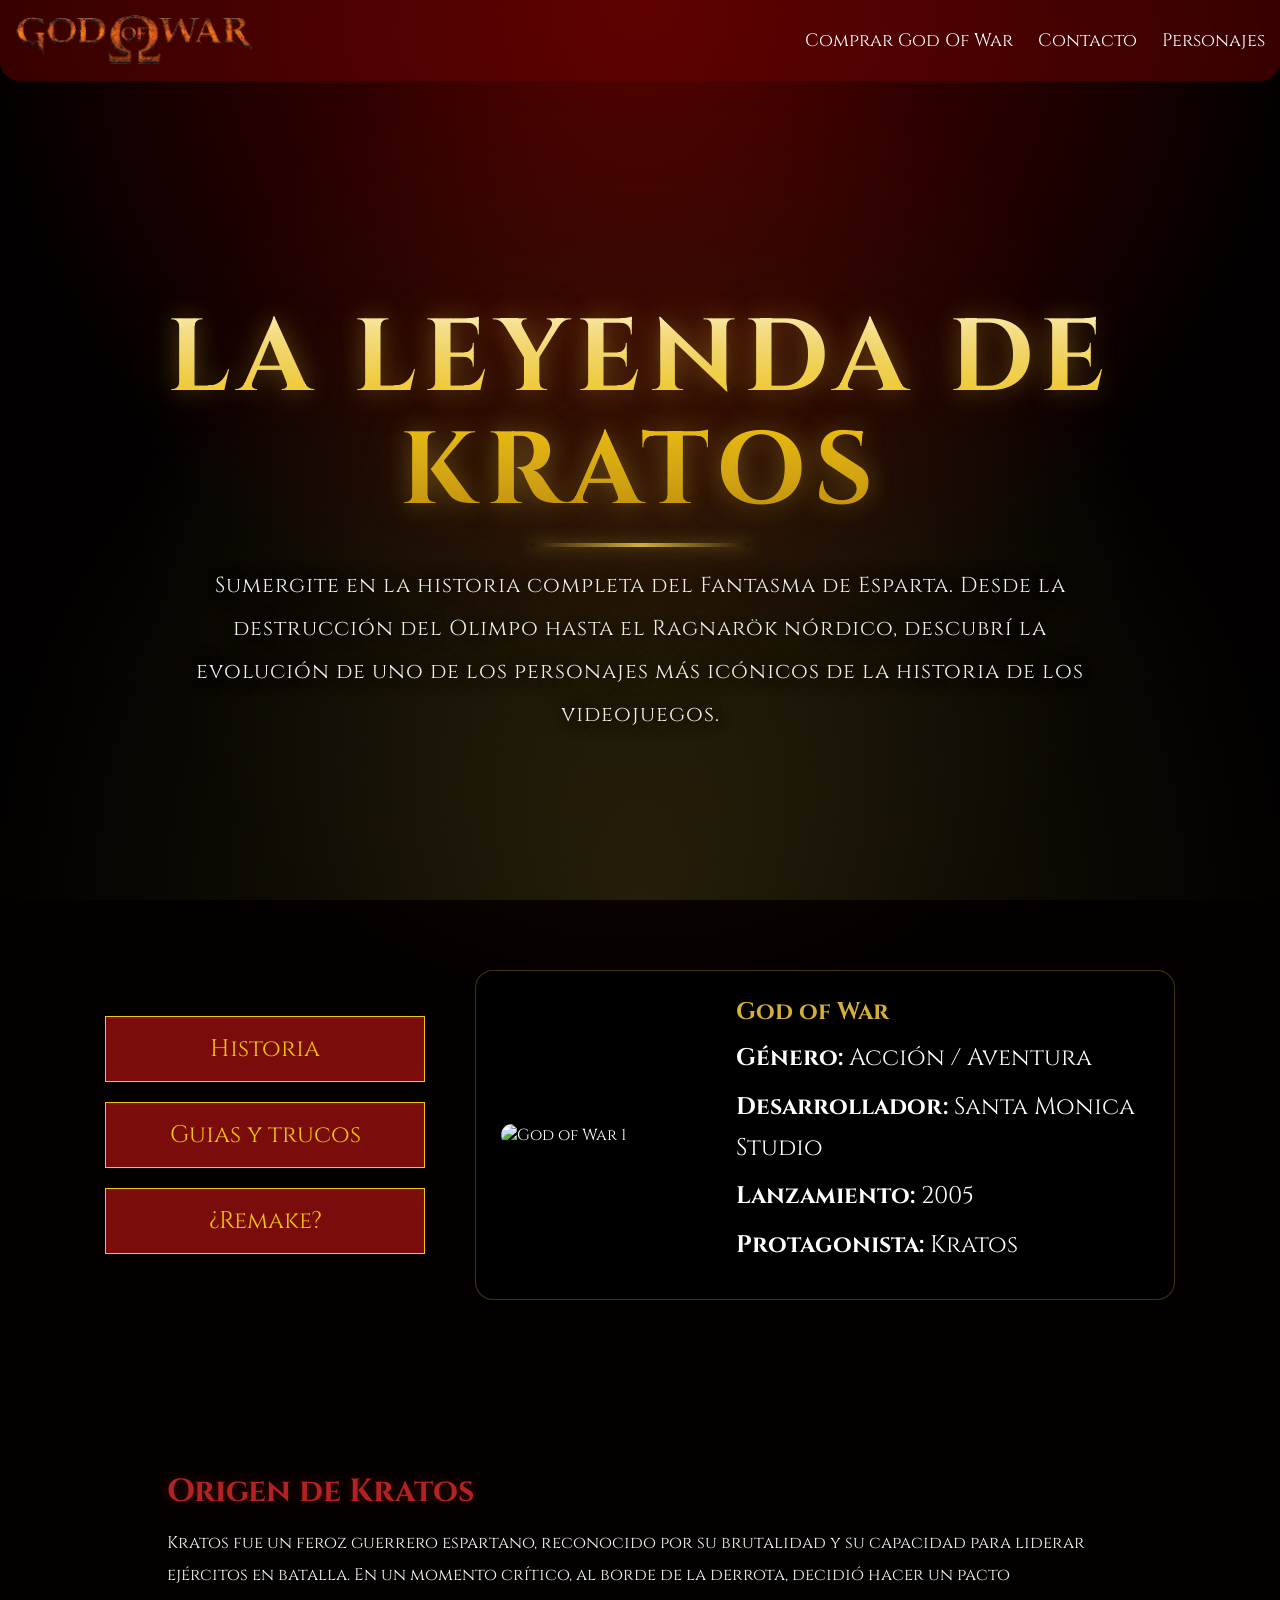
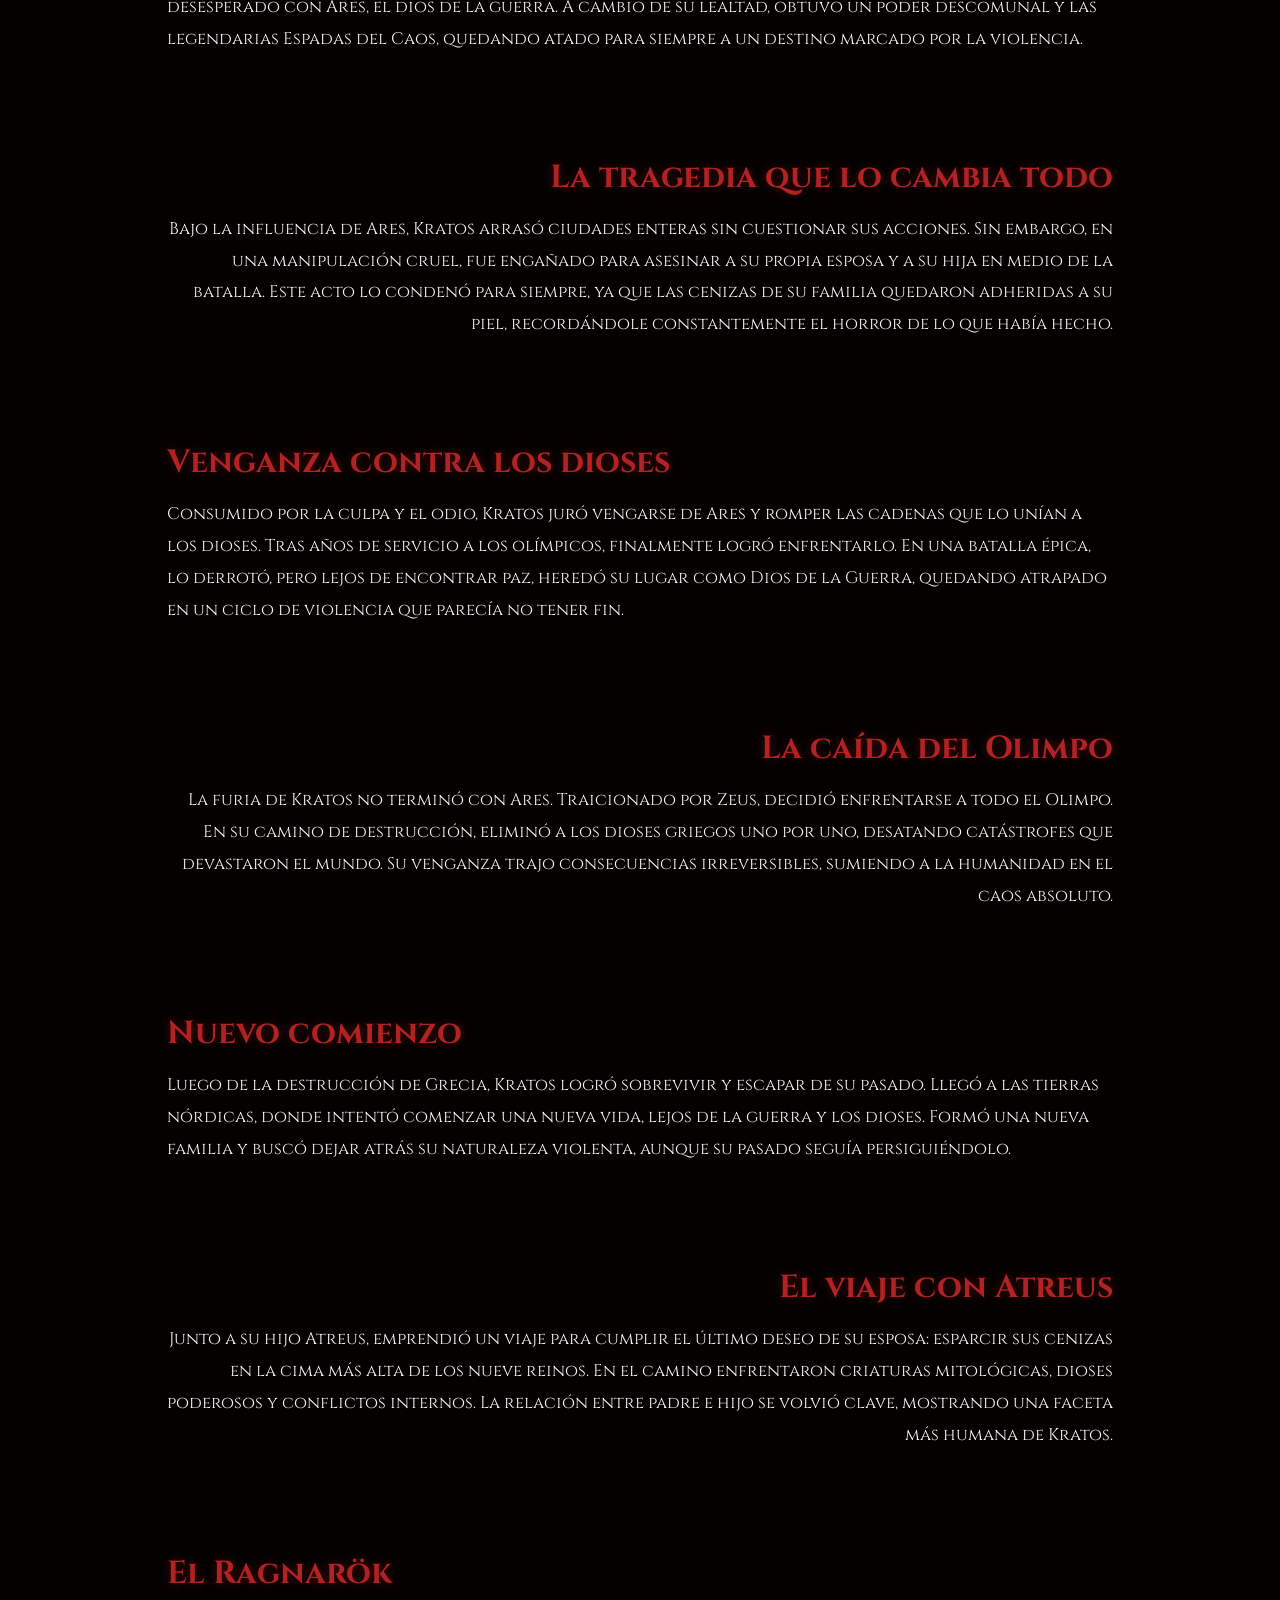
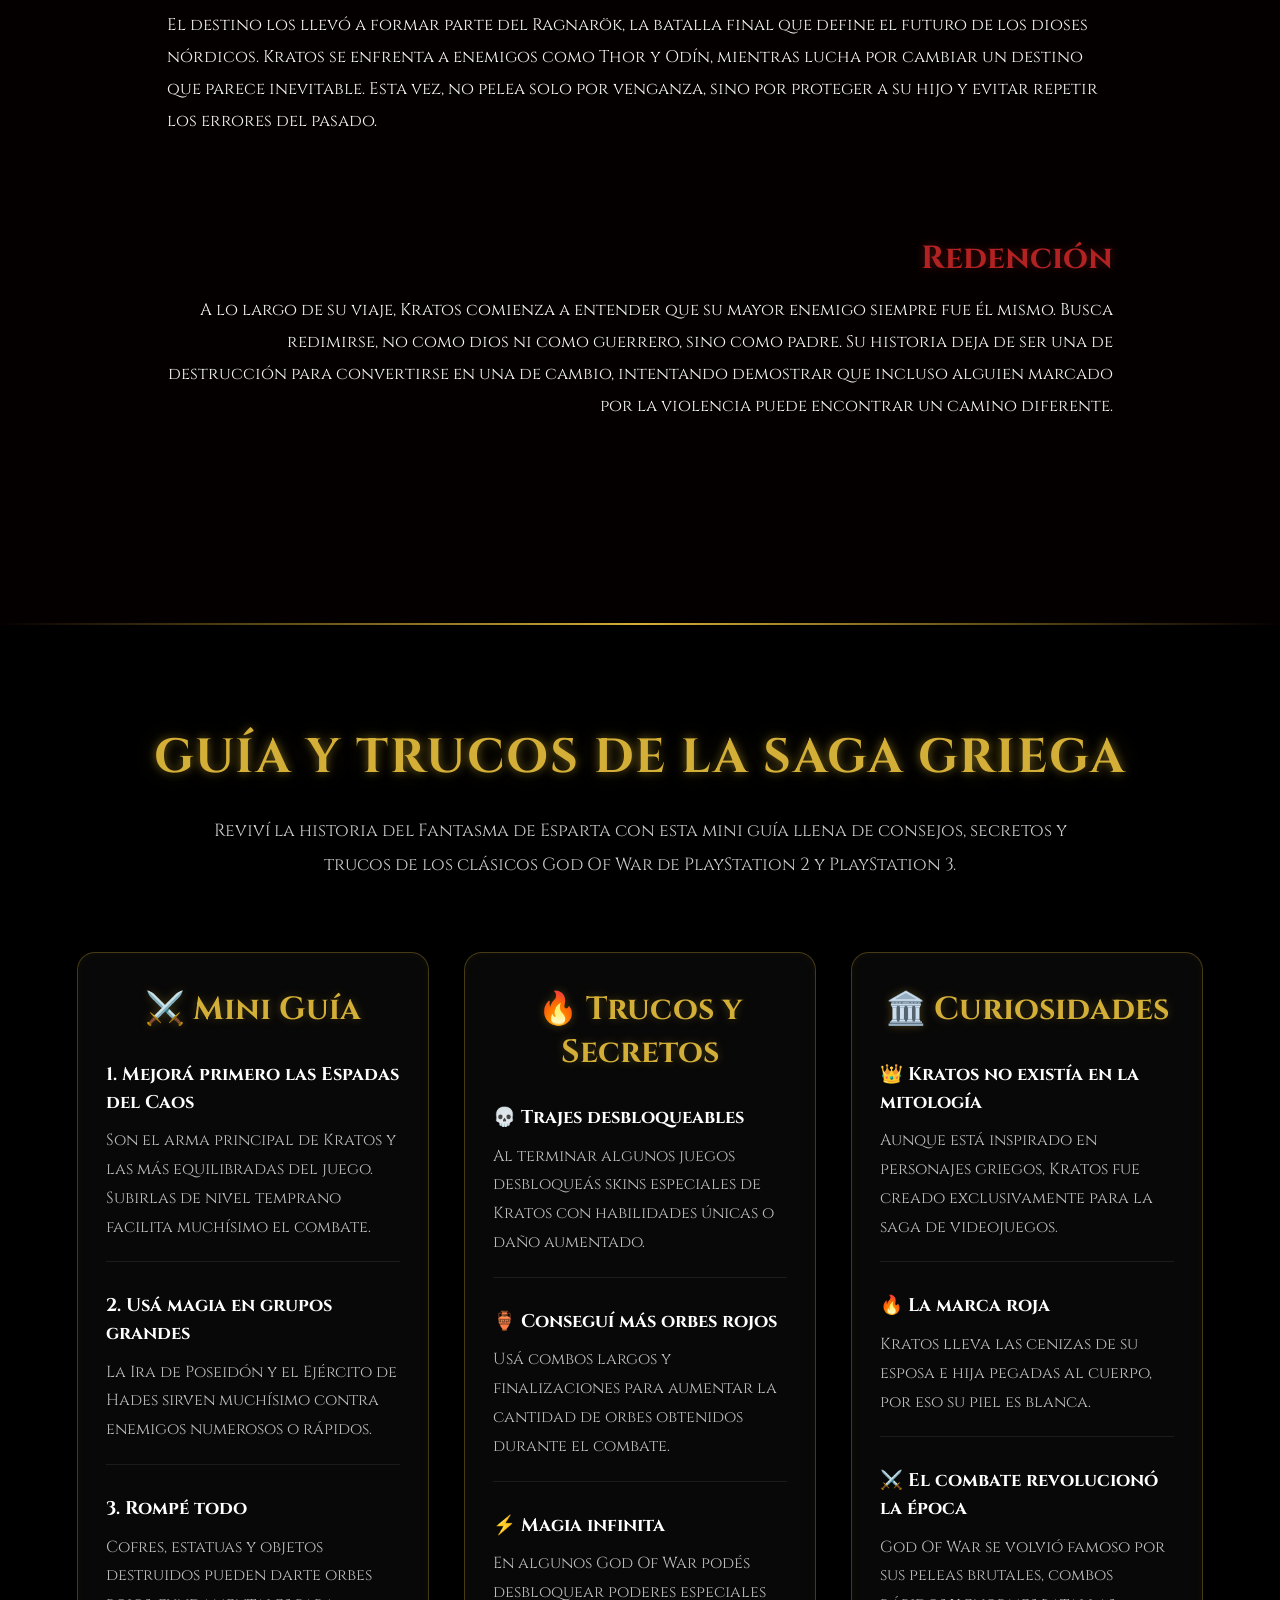
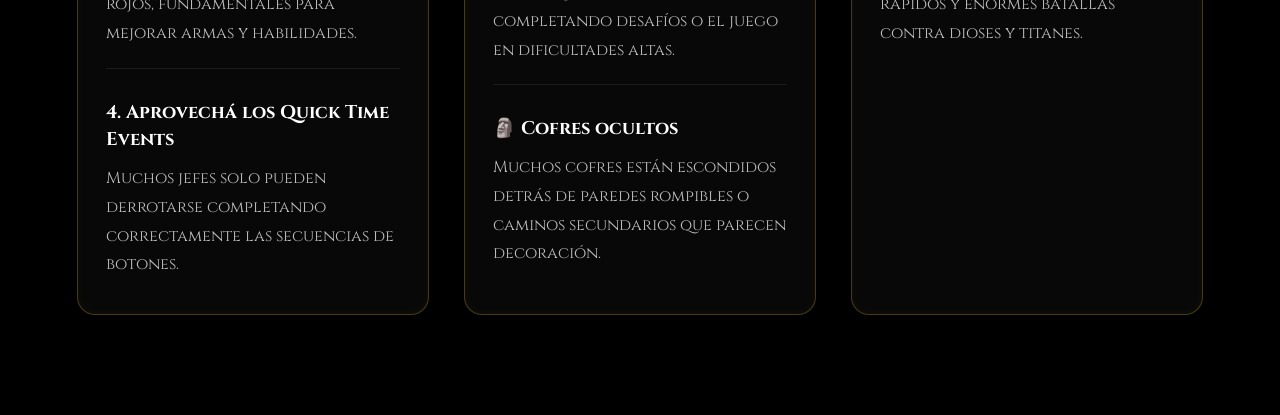
==== index.html @ b4d3a41f "Update index.html" ====
<!DOCTYPE html>
<html lang="es">

<head>
    <meta charset="UTF-8">
    <meta name="viewport" content="width=device-width, initial-scale=1.0">
    <title>God Of War</title>

    <link rel="stylesheet" href="./styles/style.css">
    <link rel="icon" href="../imgs/log_gow.png" type="image/png">
    <link href="https://fonts.googleapis.com/css2?family=Cinzel:wght@500&display=swap" rel="stylesheet">
</head>

<body>

    <header>
        <nav class="navbar">
            <img class="logo" src="../imgs/logo_pagina.png" alt="Logo">

            <ul class="nav-links">
                <li><a href="https://www.playstation.com/es-ar/god-of-war/" target="_blank">Comprar God Of War</a></li>
                <li><a href="../pages/contact.html">Contacto</a></li>
                <li><a href="../pages/personajes.html">Personajes</a></li>
            </ul>

            <div class="hamburguesa" id="btn">
                <span></span>
                <span></span>
                <span></span>

            </div>
        </nav>
    </header>

    <main>


        <section id="menu-principal">

            <div class="princ">
                <h1>La Leyenda de Kratos</h1>

                <p>
                Sumergite en la historia completa del Fantasma de Esparta.
                Desde la destrucción del Olimpo hasta el Ragnarök nórdico,
                descubrí la evolución de uno de los personajes más icónicos
                de la historia de los videojuegos.
                </p>
            </div>

            <div class="menu-container">

                <div class="menu-botones">
                    <button onclick="irA('god-of-war-lore')" class="btn-menu">Historia</button>
                    <button onclick="irA('guia-god-of-war')" class="btn-menu">Guias y trucos</button>
                    <a href="../pages/remake.html" class="btn-menu">¿Remake?</a>
                </div>

                <div class="menu-info">
                    <img src="https://pics.filmaffinity.com/god_of_war-756896147-large.jpg" alt="God of War 1">

                    <div class="texto">
                        <h3>God of War</h3>
                        <p><strong>Género:</strong> Acción / Aventura</p>
                        <p><strong>Desarrollador:</strong> Santa Monica Studio</p>
                        <p><strong>Lanzamiento:</strong> 2005</p>
                        <p><strong>Protagonista:</strong> Kratos</p>
                    </div>
                </div>



            </div>

        </section>

        <section id="god-of-war-lore">

            <div class="block" id="inicioHistoria">
                <h3>Origen de Kratos</h3>
                <p>Kratos fue un feroz guerrero espartano, reconocido por su brutalidad y su capacidad para liderar
                    ejércitos en batalla. En un momento crítico, al borde de la derrota, decidió hacer un pacto
                    desesperado con Ares, el dios de la guerra. A cambio de su lealtad, obtuvo un poder descomunal y las
                    legendarias Espadas del Caos, quedando atado para siempre a un destino marcado por la violencia.</p>
            </div>

            <div class="block">
                <h3>La tragedia que lo cambia todo</h3>
                <p>Bajo la influencia de Ares, Kratos arrasó ciudades enteras sin cuestionar sus acciones. Sin embargo,
                    en una manipulación cruel, fue engañado para asesinar a su propia esposa y a su hija en medio de la
                    batalla. Este acto lo condenó para siempre, ya que las cenizas de su familia quedaron adheridas a su
                    piel, recordándole constantemente el horror de lo que había hecho.</p>
            </div>

            <div class="block">
                <h3>Venganza contra los dioses</h3>
                <p>Consumido por la culpa y el odio, Kratos juró vengarse de Ares y romper las cadenas que lo unían a
                    los dioses. Tras años de servicio a los olímpicos, finalmente logró enfrentarlo. En una batalla
                    épica, lo derrotó, pero lejos de encontrar paz, heredó su lugar como Dios de la Guerra, quedando
                    atrapado en un ciclo de violencia que parecía no tener fin.</p>
            </div>

            <div class="block">
                <h3>La caída del Olimpo</h3>
                <p>La furia de Kratos no terminó con Ares. Traicionado por Zeus, decidió enfrentarse a todo el Olimpo.
                    En su camino de destrucción, eliminó a los dioses griegos uno por uno, desatando catástrofes que
                    devastaron el mundo. Su venganza trajo consecuencias irreversibles, sumiendo a la humanidad en el
                    caos absoluto.</p>
            </div>

            <div class="block">
                <h3>Nuevo comienzo</h3>
                <p>Luego de la destrucción de Grecia, Kratos logró sobrevivir y escapar de su pasado. Llegó a las
                    tierras nórdicas, donde intentó comenzar una nueva vida, lejos de la guerra y los dioses. Formó una
                    nueva familia y buscó dejar atrás su naturaleza violenta, aunque su pasado seguía persiguiéndolo.
                </p>
            </div>

            <div class="block">
                <h3>El viaje con Atreus</h3>
                <p>Junto a su hijo Atreus, emprendió un viaje para cumplir el último deseo de su esposa: esparcir sus
                    cenizas en la cima más alta de los nueve reinos. En el camino enfrentaron criaturas mitológicas,
                    dioses poderosos y conflictos internos. La relación entre padre e hijo se volvió clave, mostrando
                    una faceta más humana de Kratos.</p>
            </div>

            <div class="block">
                <h3>El Ragnarök</h3>
                <p>El destino los llevó a formar parte del Ragnarök, la batalla final que define el futuro de los dioses
                    nórdicos. Kratos se enfrenta a enemigos como Thor y Odín, mientras lucha por cambiar un destino que
                    parece inevitable. Esta vez, no pelea solo por venganza, sino por proteger a su hijo y evitar
                    repetir los errores del pasado.</p>
            </div>

            <div class="block">
                <h3>Redención</h3>
                <p>A lo largo de su viaje, Kratos comienza a entender que su mayor enemigo siempre fue él mismo. Busca
                    redimirse, no como dios ni como guerrero, sino como padre. Su historia deja de ser una de
                    destrucción para convertirse en una de cambio, intentando demostrar que incluso alguien marcado por
                    la violencia puede encontrar un camino diferente.</p>
            </div>

        </section>
        
        <hr>

        <section id="guia-god-of-war">

    <div class="guia-container">

        <h2 class="titulo-seccion">Guía y Trucos de la Saga Griega</h2>

        <p class="intro-guia">
            Reviví la historia del Fantasma de Esparta con esta mini guía llena de consejos,
            secretos y trucos de los clásicos God Of War de PlayStation 2 y PlayStation 3.
        </p>

        <div class="guia-grid">

            <!-- MINI GUIA -->
            <div class="guia-card">
                <h3>⚔️ Mini Guía</h3>

                <div class="guia-item">
                    <h4>1. Mejorá primero las Espadas del Caos</h4>
                    <p>
                        Son el arma principal de Kratos y las más equilibradas del juego.
                        Subirlas de nivel temprano facilita muchísimo el combate.
                    </p>
                </div>

                <div class="guia-item">
                    <h4>2. Usá magia en grupos grandes</h4>
                    <p>
                        La Ira de Poseidón y el Ejército de Hades sirven muchísimo
                        contra enemigos numerosos o rápidos.
                    </p>
                </div>

                <div class="guia-item">
                    <h4>3. Rompé todo</h4>
                    <p>
                        Cofres, estatuas y objetos destruidos pueden darte orbes rojos,
                        fundamentales para mejorar armas y habilidades.
                    </p>
                </div>

                <div class="guia-item">
                    <h4>4. Aprovechá los Quick Time Events</h4>
                    <p>
                        Muchos jefes solo pueden derrotarse completando correctamente
                        las secuencias de botones.
                    </p>
                </div>

            </div>

            <!-- TRUCOS -->
            <div class="guia-card">
                <h3>🔥 Trucos y Secretos</h3>

                <div class="guia-item">
                    <h4>💀 Trajes desbloqueables</h4>
                    <p>
                        Al terminar algunos juegos desbloqueás skins especiales de Kratos
                        con habilidades únicas o daño aumentado.
                    </p>
                </div>

                <div class="guia-item">
                    <h4>🏺 Conseguí más orbes rojos</h4>
                    <p>
                        Usá combos largos y finalizaciones para aumentar la cantidad de
                        orbes obtenidos durante el combate.
                    </p>
                </div>

                <div class="guia-item">
                    <h4>⚡ Magia infinita</h4>
                    <p>
                        En algunos God Of War podés desbloquear poderes especiales
                        completando desafíos o el juego en dificultades altas.
                    </p>
                </div>

                <div class="guia-item">
                    <h4>🗿 Cofres ocultos</h4>
                    <p>
                        Muchos cofres están escondidos detrás de paredes rompibles
                        o caminos secundarios que parecen decoración.
                    </p>
                </div>

            </div>

            <!-- CURIOSIDADES -->
            <div class="guia-card">
                <h3>🏛️ Curiosidades</h3>

                <div class="guia-item">
                    <h4>👑 Kratos no existía en la mitología</h4>
                    <p>
                        Aunque está inspirado en personajes griegos, Kratos fue creado
                        exclusivamente para la saga de videojuegos.
                    </p>
                </div>

                <div class="guia-item">
                    <h4>🔥 La marca roja</h4>
                    <p>
                        Kratos lleva las cenizas de su esposa e hija pegadas al cuerpo,
                        por eso su piel es blanca.
                    </p>
                </div>

                <div class="guia-item">
                    <h4>⚔️ El combate revolucionó la época</h4>
                    <p>
                        God Of War se volvió famoso por sus peleas brutales, combos rápidos
                        y enormes batallas contra dioses y titanes.
                    </p>
                </div>

            </div>

        </div>

    </div>

</section>


        <button id="topBtn">Volver ↑</button>
    </main>

    <script src="../script/main.js"></script>

</body>

</html>
---- styles/style.css ----
* {
    margin: 0;
    padding: 0;
    box-sizing: border-box;
}

body {
    margin: 0;
    overflow-x: hidden;
    font-family: 'Cinzel', serif;
    background:
        radial-gradient(circle at top, rgba(120, 0, 0, 0.7), transparent 60%),
        radial-gradient(circle at bottom, rgba(212, 175, 55, 0.15), transparent 60%),
        linear-gradient(rgba(0, 0, 0, 0.55), rgba(0, 0, 0, 0.75)),
        url("https://wallpapers.com/images/hd/god-of-war-1329-x-729-background-1c5buyshs5dzlhgw.jpg");
    background-repeat: no-repeat;
    background-size: cover;
    background-position: center;
    background-attachment: fixed;
    background-color: #050000;
    color: #f5f5f5;
}

html {
    scroll-behavior: smooth;
}

.navbar {
    width: 100%;

    display: flex;
    justify-content: space-between;
    align-items: center;

    padding: 15px;

    background: rgba(107, 2, 2, 0.5);

    backdrop-filter: blur(8px);

    border-bottom-left-radius: 20px;
    border-bottom-right-radius: 20px;

    position: fixed;
    top: 0;
    left: 0;

    z-index: 1000;
}

.logo {
    width: 100%;
    max-width: 240px;
}

.nav-links {
    display: flex;
    list-style: none;
    gap: 25px;
    align-items: center;
}

.nav-links a {
    position: relative;
    text-decoration: none;
    color: #ffffff;
    font-size: 18px;
    transition: 0.3s;
}

.nav-links a:hover {
    color: #f1c40f;
}

.nav-links a::after {
    content: "";
    position: absolute;
    left: 50%;
    bottom: -6px;
    width: 0%;
    height: 2px;
    background: linear-gradient(to right, #f1c40f, #d4af37);
    transform: translateX(-50%);
    transition: 0.35s ease;
    box-shadow: 0 0 10px rgba(241, 196, 15, 0.7);
}

.nav-links a:hover::after {
    width: 100%;
}

.hamburguesa {
    display: none;
    flex-direction: column;
    gap: 5px;
    cursor: pointer;
}

.hamburguesa span {
    width: 25px;
    height: 3px;
    background: white;
    transition: 0.3s;
}

.hamburguesa.active span:nth-child(1) {
    transform: rotate(45deg) translate(5px, 5px);
}

.hamburguesa.active span:nth-child(2) {
    opacity: 0;
}

.hamburguesa.active span:nth-child(3) {
    transform: rotate(-45deg) translate(6px, -6px);
}

.princ{
    min-height:100vh;

    display:flex;
    flex-direction:column;
    justify-content:center;
    align-items:center;

    text-align:center;

    padding:100px 25px 100px;

    position:relative;
}

.princ::before{
    content:"";

    position:absolute;
    inset:0;

    background:
        radial-gradient(circle at center,
        rgba(212,175,55,.08),
        transparent 70%);

    pointer-events:none;
}

.princ h1{
    font-size:clamp(3rem, 8vw, 7rem);

    text-transform:uppercase;

    letter-spacing:8px;

    line-height:1.1;

    margin-bottom:35px;

    background:linear-gradient(
        to bottom,
        #fff4c4,
        #f1c40f,
        #b8860b
    );

    background-clip:text;
    -webkit-background-clip:text;

    -webkit-text-fill-color:transparent;

    text-shadow:
        0 0 25px rgba(212,175,55,.35),
        0 0 60px rgba(212,175,55,.15);

    position:relative;

    animation: brillo 3s ease-in-out infinite alternate;
}

.princ h1::after{
    content:"";

    position:absolute;

    left:50%;
    bottom:-18px;

    transform:translateX(-50%);

    width:220px;
    height:4px;

    border-radius:50px;

    background:linear-gradient(
        to right,
        transparent,
        #d4af37,
        transparent
    );

    box-shadow:0 0 15px rgba(212,175,55,.5);
}

.princ p{
    max-width:900px;

    font-size:clamp(1rem, 2vw, 1.35rem);

    line-height:2;

    letter-spacing:1px;

    color:#f0f0f0;

    text-shadow:
        0 0 10px rgba(0,0,0,.9),
        0 0 20px rgba(0,0,0,.5);

    animation: aparecer 1.2s ease;
}

@keyframes brillo{
    from{
        filter:drop-shadow(0 0 5px rgba(212,175,55,.2));
    }

    to{
        filter:drop-shadow(0 0 18px rgba(212,175,55,.6));
    }
}

@keyframes aparecer{
    from{
        opacity:0;
        transform:translateY(25px);
    }

    to{
        opacity:1;
        transform:translateY(0);
    }
}

@media (max-width:768px){

    .princ{
        padding:140px 20px 80px;
    }

    .princ h1{
        letter-spacing:4px;
    }

    .princ h1::after{
        width:140px;
    }

    .princ p{
        line-height:1.8;
    }
}

#god-of-war-lore {
    max-width: 1100px;
    margin: auto;
    padding: 100px 6%;
}

#god-of-war-lore h2 {
    text-align: center;
    font-size: 3rem;
    color: #d4af37;
    margin-bottom: 90px;
    text-shadow: 0 0 15px rgba(212, 175, 55, 0.4);
}

.block {
    margin-bottom: 100px;
    opacity: 0;
    transition: 0.8s ease;
}

.left {
    transform: translateX(-80px);
    text-align: left;
}

.right {
    transform: translateX(80px);
    text-align: right;
}

.block.show {
    opacity: 1;
    transform: translateX(0) translateY(0);
}

.block h3 {
    font-size: 2rem;
    color: #b22222;
    margin-bottom: 15px;
    text-shadow: 0 0 10px rgba(178, 34, 34, 0.4);
    transition: 0.3s;
}

.block:hover h3 {
    color: #f1c40f;
}

.block p {
    font-size: 1.05rem;
    line-height: 1.9;
    color: #f5f5f5;
}

#topBtn {
    position: fixed;
    bottom: 30px;
    right: 30px;
    background: #7a0c0c;
    color: #f1c40f;
    border: 1px solid #f1c40f;
    padding: 12px 16px;
    font-size: 18px;
    cursor: pointer;
    border-radius: 10px;
    opacity: 0;
    pointer-events: none;
    transition: 0.3s;
    z-index: 999;
    font-family: 'Cinzel', serif;
}

#topBtn.show {
    opacity: 1;
    pointer-events: auto;
}

#topBtn:hover {
    background: #f1c40f;
    color: #000;
    transform: scale(1.08);
}

#menu-principal {
    padding: 70px 6%;
}

.menu-container {
    display: flex;
    justify-content: center;
    align-items: center;
    gap: 50px;
    flex-wrap: wrap;
    max-width: 1200px;
    margin: auto;
}

.menu-botones {
    display: flex;
    flex-direction: column;
    gap: 20px;
    width: 100%;
    max-width: 320px;
}

.btn-menu {
    padding: 16px 30px;
    font-size: 18px;
    background: #7a0c0c;
    color: #f1c40f;
    border: 1px solid #f1c40f;
    cursor: pointer;
    transition: 0.3s;
    font-family: 'Cinzel', serif;
    text-decoration: none;
    text-align: center;
    font-size: x-large;
}

.btn-menu:hover {
    background: #f1c40f;
    color: #000;
    transform: scale(1.05);
    font-size: xx-large;
}

.menu-info {
    max-width: 700px;
    width: 100%;
    background: rgba(0, 0, 0, 0.65);
    padding: 25px;
    border: 1px solid rgba(212, 175, 55, 0.3);
    border-radius: 18px;
    display: flex;
    align-items: center;
    gap: 25px;
    color: #fff;
    backdrop-filter: blur(5px);
}

.menu-info img {
    width: 250px;
    max-width: 100%;
    border-radius: 12px;
}

.texto {
    font-size: x-large;
    display: flex;
    flex-direction: column;
}

.menu-info h3 {
    color: #d4af37;
    margin-bottom: 10px;
    font-size: 1.5rem;
}

.menu-info p {
    margin-bottom: 8px;
    line-height: 1.7;
}

#guia-god-of-war {
    width: 100%;
    padding: 100px 6%;
    background:
        linear-gradient(rgba(0,0,0,0.88), rgba(0,0,0,0.95)),
        url("img/greek_bg.jpg") center/cover no-repeat;
    color: #e6e6e6;
}

.guia-container {
    max-width: 1400px;
    margin: auto;
}

.titulo-seccion {
    text-align: center;
    font-size: 3rem;
    color: #d4af37;
    margin-bottom: 25px;
    letter-spacing: 2px;
    text-transform: uppercase;
    text-shadow:
        0 0 10px rgba(212,175,55,0.5),
        0 0 25px rgba(212,175,55,0.2);
}

.intro-guia {
    max-width: 900px;
    margin: 0 auto 70px;
    text-align: center;
    font-size: 1.1rem;
    line-height: 1.9;
    color: #cccccc;
}

.guia-grid {
    display: grid;
    grid-template-columns: repeat(auto-fit, minmax(320px, 1fr));
    gap: 35px;
}

.guia-card {
    background: rgba(10, 10, 10, 0.88);
    border: 1px solid rgba(212, 175, 55, 0.3);
    border-radius: 18px;
    padding: 35px 28px;
    transition: 0.4s ease;
    position: relative;
    overflow: hidden;
    backdrop-filter: blur(5px);
    box-shadow:
        0 0 15px rgba(0,0,0,0.5),
        inset 0 0 10px rgba(212,175,55,0.05);
}

.guia-card:hover {
    transform: translateY(-10px);
    border-color: rgba(212,175,55,0.7);
    box-shadow:
        0 0 25px rgba(212,175,55,0.2),
        0 0 60px rgba(0,0,0,0.6);
}

.guia-card::before {
    content: "";
    position: absolute;
    top: 0;
    left: -100%;
    width: 100%;
    height: 4px;
    background: linear-gradient(90deg, transparent, #d4af37, transparent);
    transition: 0.6s;
}

.guia-card:hover::before {
    left: 100%;
}

.guia-card h3 {
    font-size: 2rem;
    color: #d4af37;
    margin-bottom: 30px;
    text-align: center;
    text-shadow: 0 0 10px rgba(212,175,55,0.3);
}

.guia-item {
    margin-bottom: 30px;
    padding-bottom: 20px;
    border-bottom: 1px solid rgba(255,255,255,0.08);
}

.guia-item:last-child {
    border-bottom: none;
    margin-bottom: 0;
    padding-bottom: 0;
}

.guia-item h4 {
    font-size: 1.15rem;
    color: #ffffff;
    margin-bottom: 10px;
    line-height: 1.5;
}

.guia-item p {
    font-size: 1rem;
    line-height: 1.8;
    color: #bdbdbd;
}

hr {
    border: none;
    height: 2px;
    background: linear-gradient(to right, transparent, #d4af37, transparent);
    margin: 0;
}

@media (max-width: 900px) {

    .logo {
        width: 210px;
    }

    #god-of-war-lore h2,
    .titulo-seccion {
        font-size: 2.4rem;
    }

    .left {
        transform: translateX(-40px);
    }

    .right {
        transform: translateX(40px);
    }

    .menu-container {
        flex-direction: column;
    }

    .menu-info {
        flex-direction: column;
        text-align: center;
    }

    #guia-god-of-war,
    #god-of-war-lore,
    #menu-principal {
        padding-left: 5%;
        padding-right: 5%;
    }
}

@media (max-width: 768px) {

    .hamburguesa {
        display: flex;
        z-index: 1100;
    }

    .navbar .btn {
        display: none;
    }

    .nav-links {
        position: fixed;
        top: 0;
        right: 0;
        width: 280px;
        max-width: 80%;
        height: 100vh;
        background: rgba(0, 0, 0, 0.96);
        flex-direction: column;
        justify-content: center;
        align-items: center;
        gap: 30px;
        transform: translateX(100%);
        transition: transform 0.3s ease;
        z-index: 1000;
    }

    .nav-links.active {
        transform: translateX(0);
    }
}

@media (max-width: 600px) {

    .titulo-seccion,
    #god-of-war-lore h2 {
        font-size: 2rem;
    }

    .guia-card h3 {
        font-size: 1.5rem;
    }

    .guia-item h4 {
        font-size: 1rem;
    }

    .guia-item p,
    .block p,
    .intro-guia {
        font-size: 0.95rem;
    }

    .left,
    .right {
        transform: translateY(30px);
        text-align: center;
    }

    .block h3 {
        font-size: 1.6rem;
    }

    .logo {
        width: 180px;
    }

    .btn-menu {
        width: 100%;
    }

    #topBtn {
        bottom: 15px;
        right: 15px;
        font-size: 14px;
        padding: 8px 12px;
    }
}
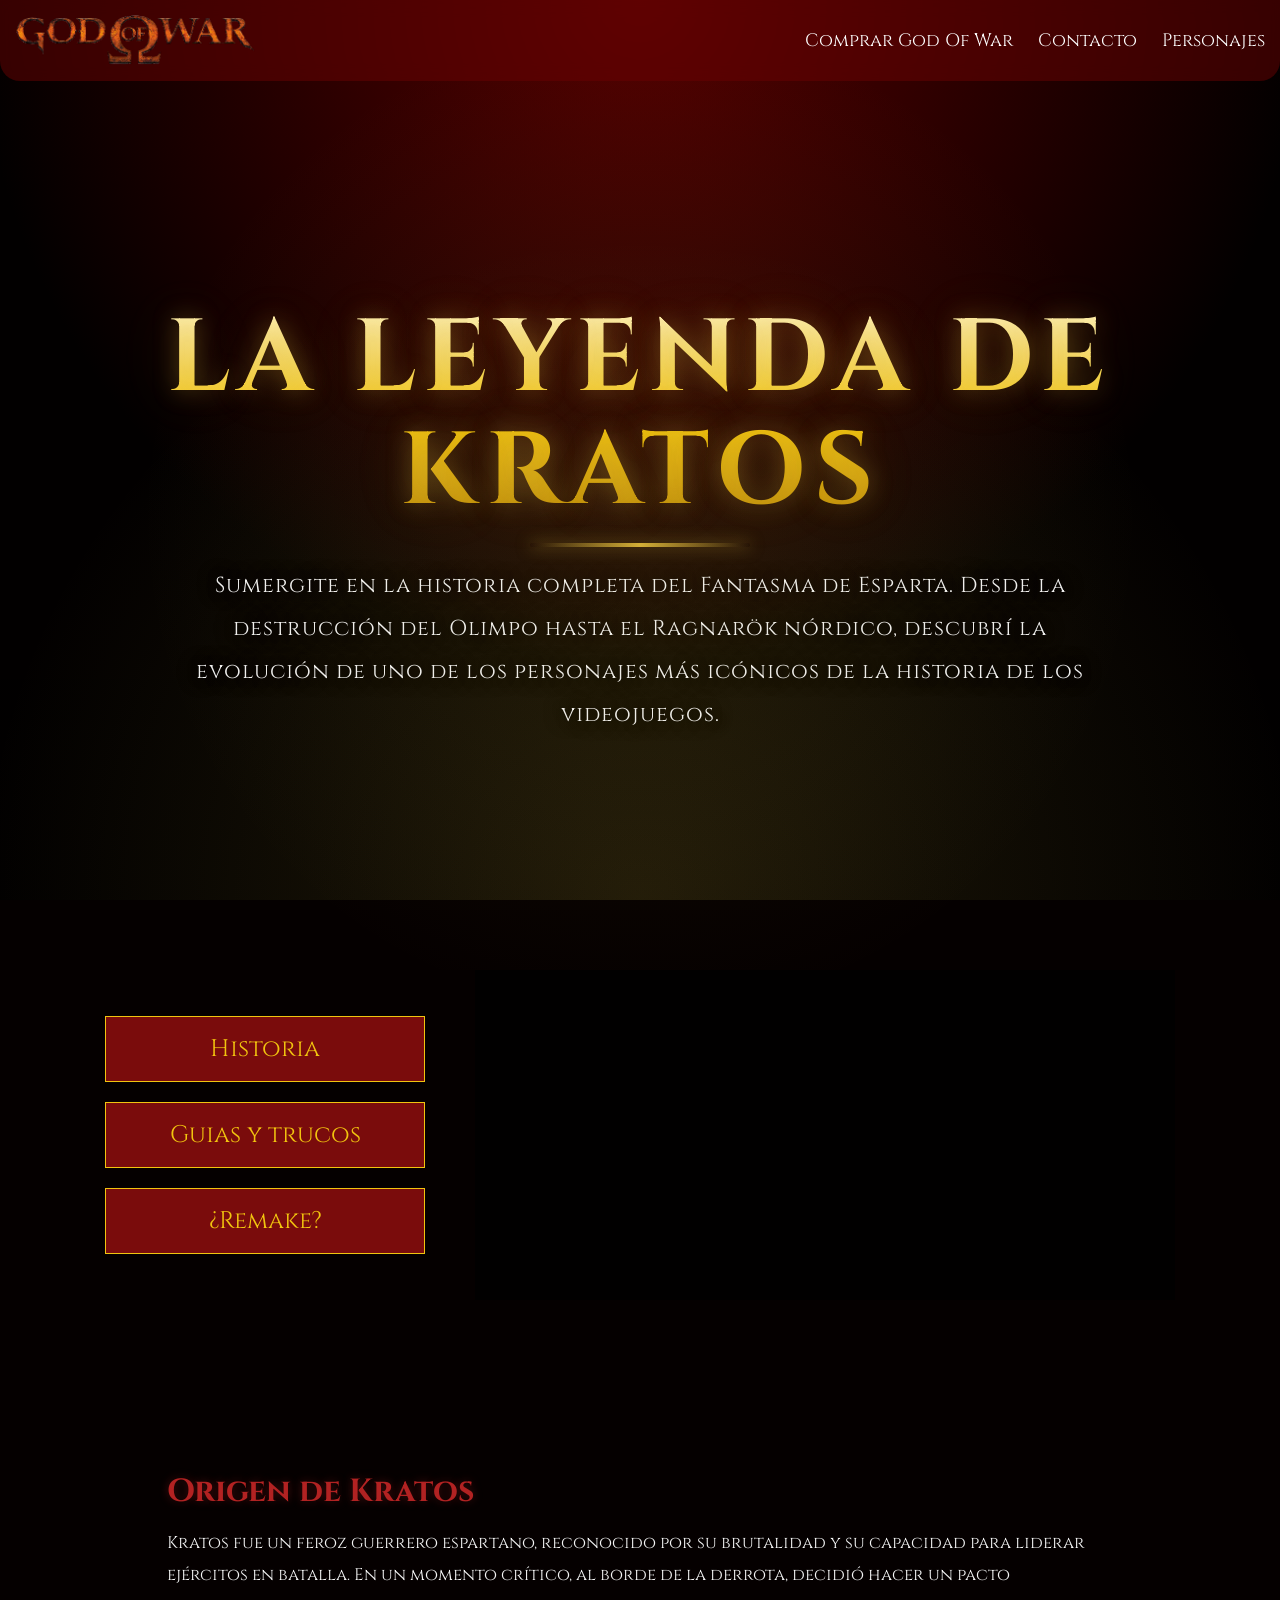
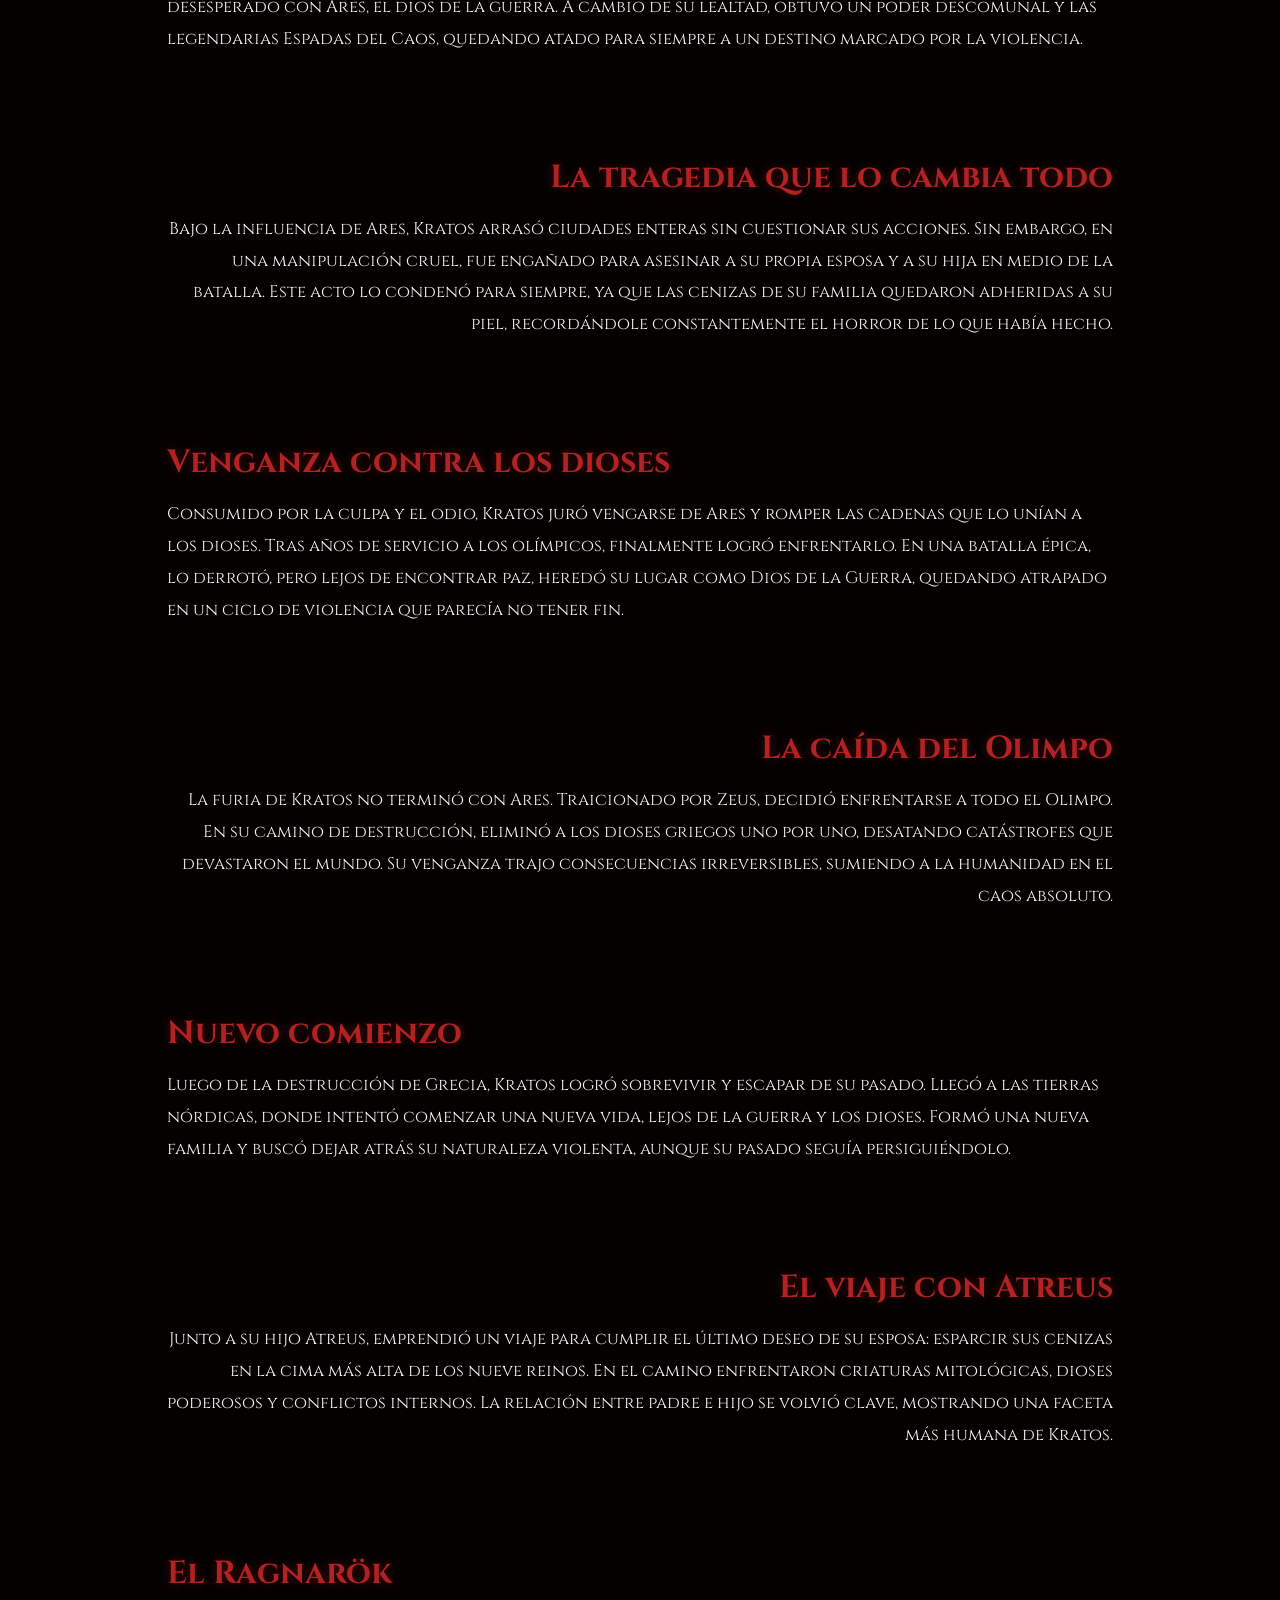
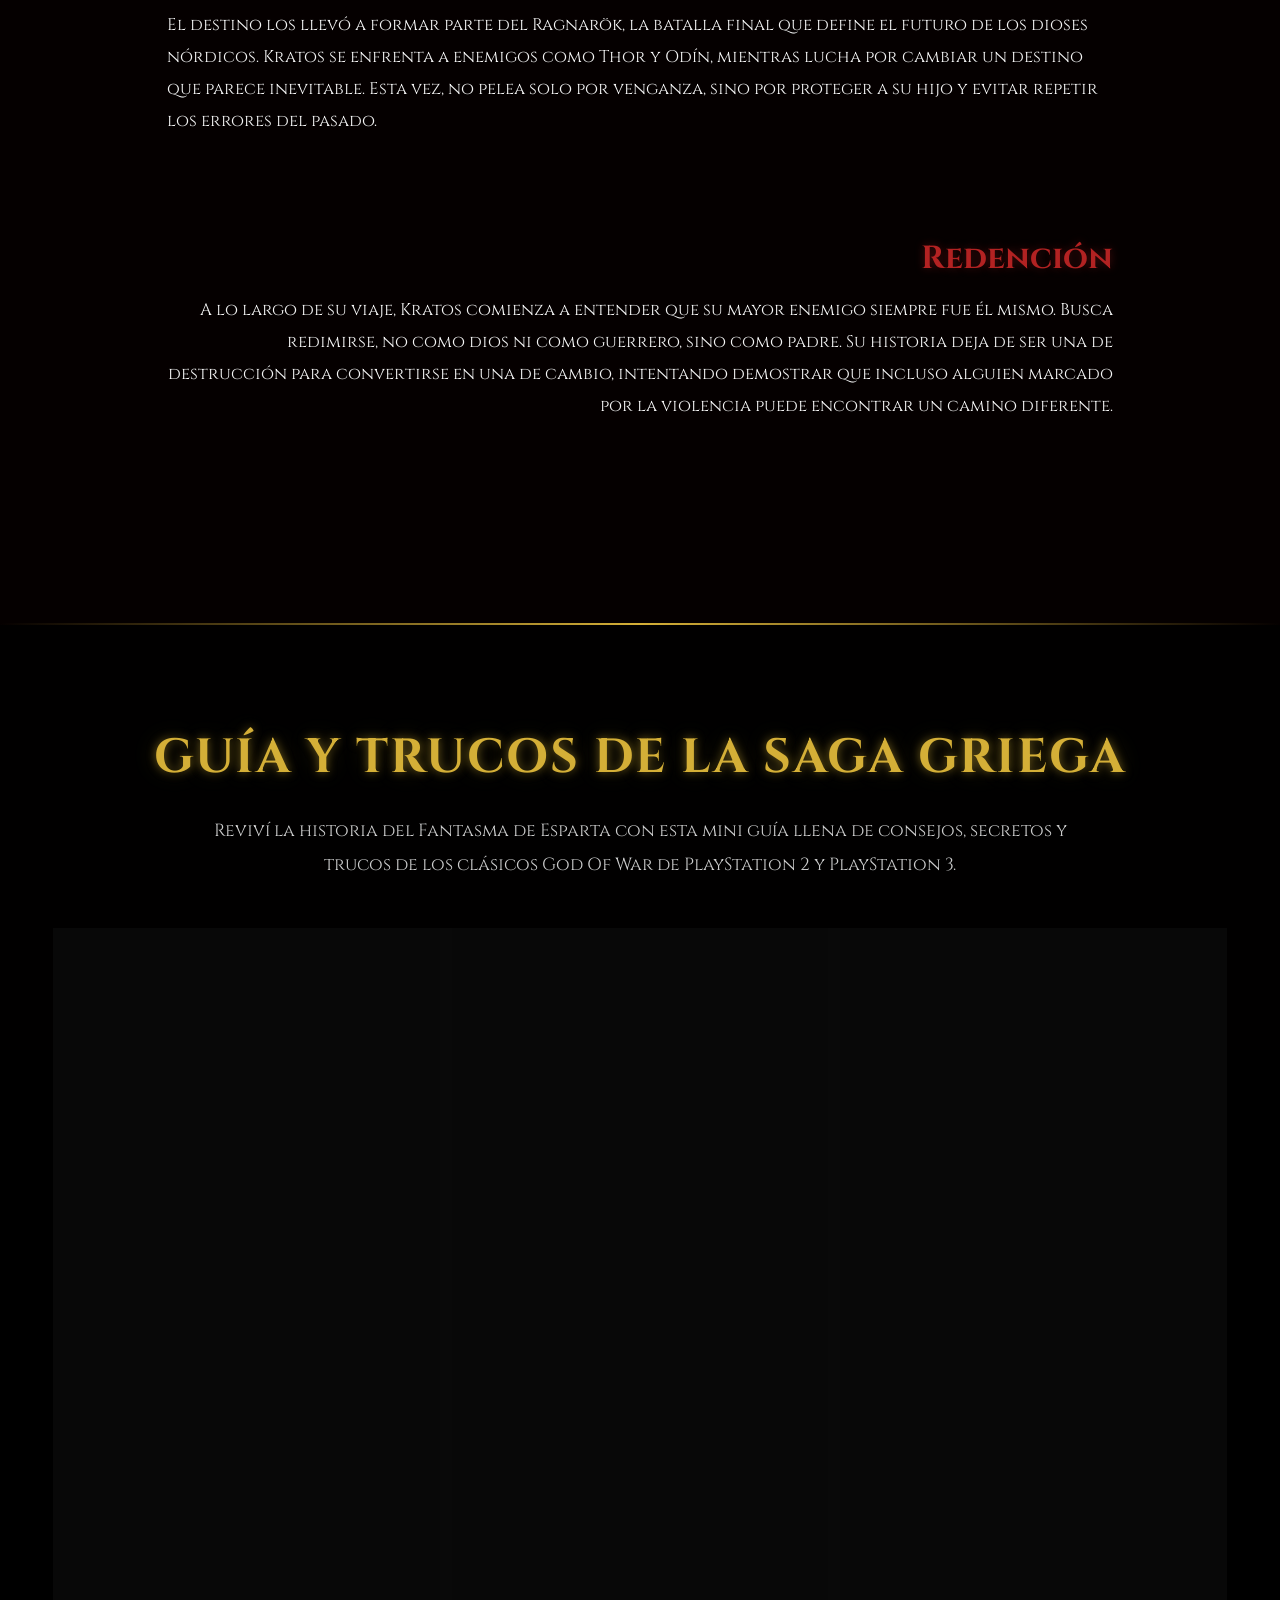
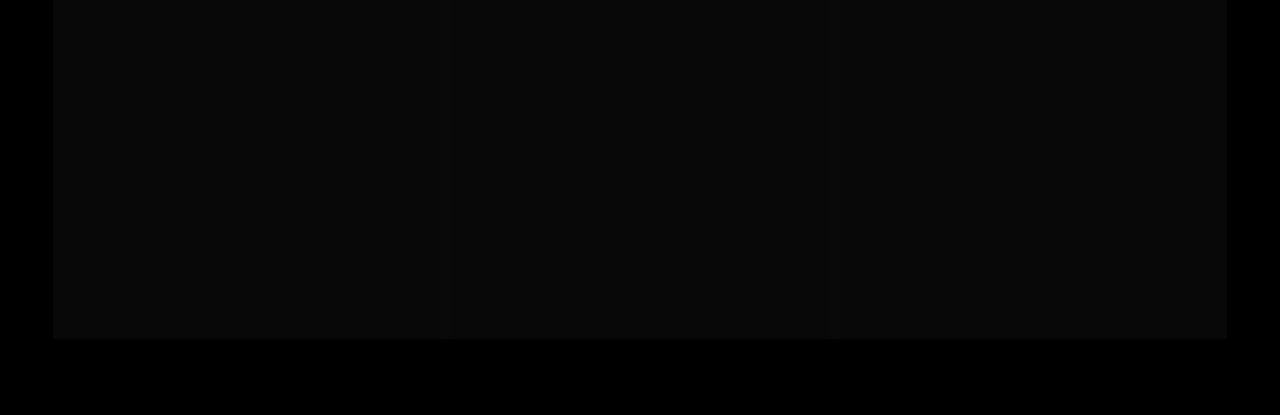
==== commit 00e58d23: "Update index.html" ====
--- a/index.html
+++ b/index.html
@@ -7,7 +7,7 @@
     <title>God Of War</title>
 
     <link rel="stylesheet" href="./styles/style.css">
-    <link rel="icon" href="../imgs/log_gow.png" type="image/png">
+    <link rel="icon" href="./imgs/log_gow.png" type="image/png">
     <link href="https://fonts.googleapis.com/css2?family=Cinzel:wght@500&display=swap" rel="stylesheet">
 </head>
 
@@ -15,12 +15,12 @@
 
     <header>
         <nav class="navbar">
-            <img class="logo" src="../imgs/logo_pagina.png" alt="Logo">
+            <img class="logo" src="./imgs/logo_pagina.png" alt="Logo">
 
             <ul class="nav-links">
                 <li><a href="https://www.playstation.com/es-ar/god-of-war/" target="_blank">Comprar God Of War</a></li>
-                <li><a href="../pages/contact.html">Contacto</a></li>
-                <li><a href="../pages/personajes.html">Personajes</a></li>
+                <li><a href="./pages/contact.html">Contacto</a></li>
+                <li><a href="./pages/personajes.html">Personajes</a></li>
             </ul>
 
             <div class="hamburguesa" id="btn">
@@ -273,7 +273,7 @@
         <button id="topBtn">Volver ↑</button>
     </main>
 
-    <script src="../script/main.js"></script>
+    <script src="./script/main.js"></script>
 
 </body>
 
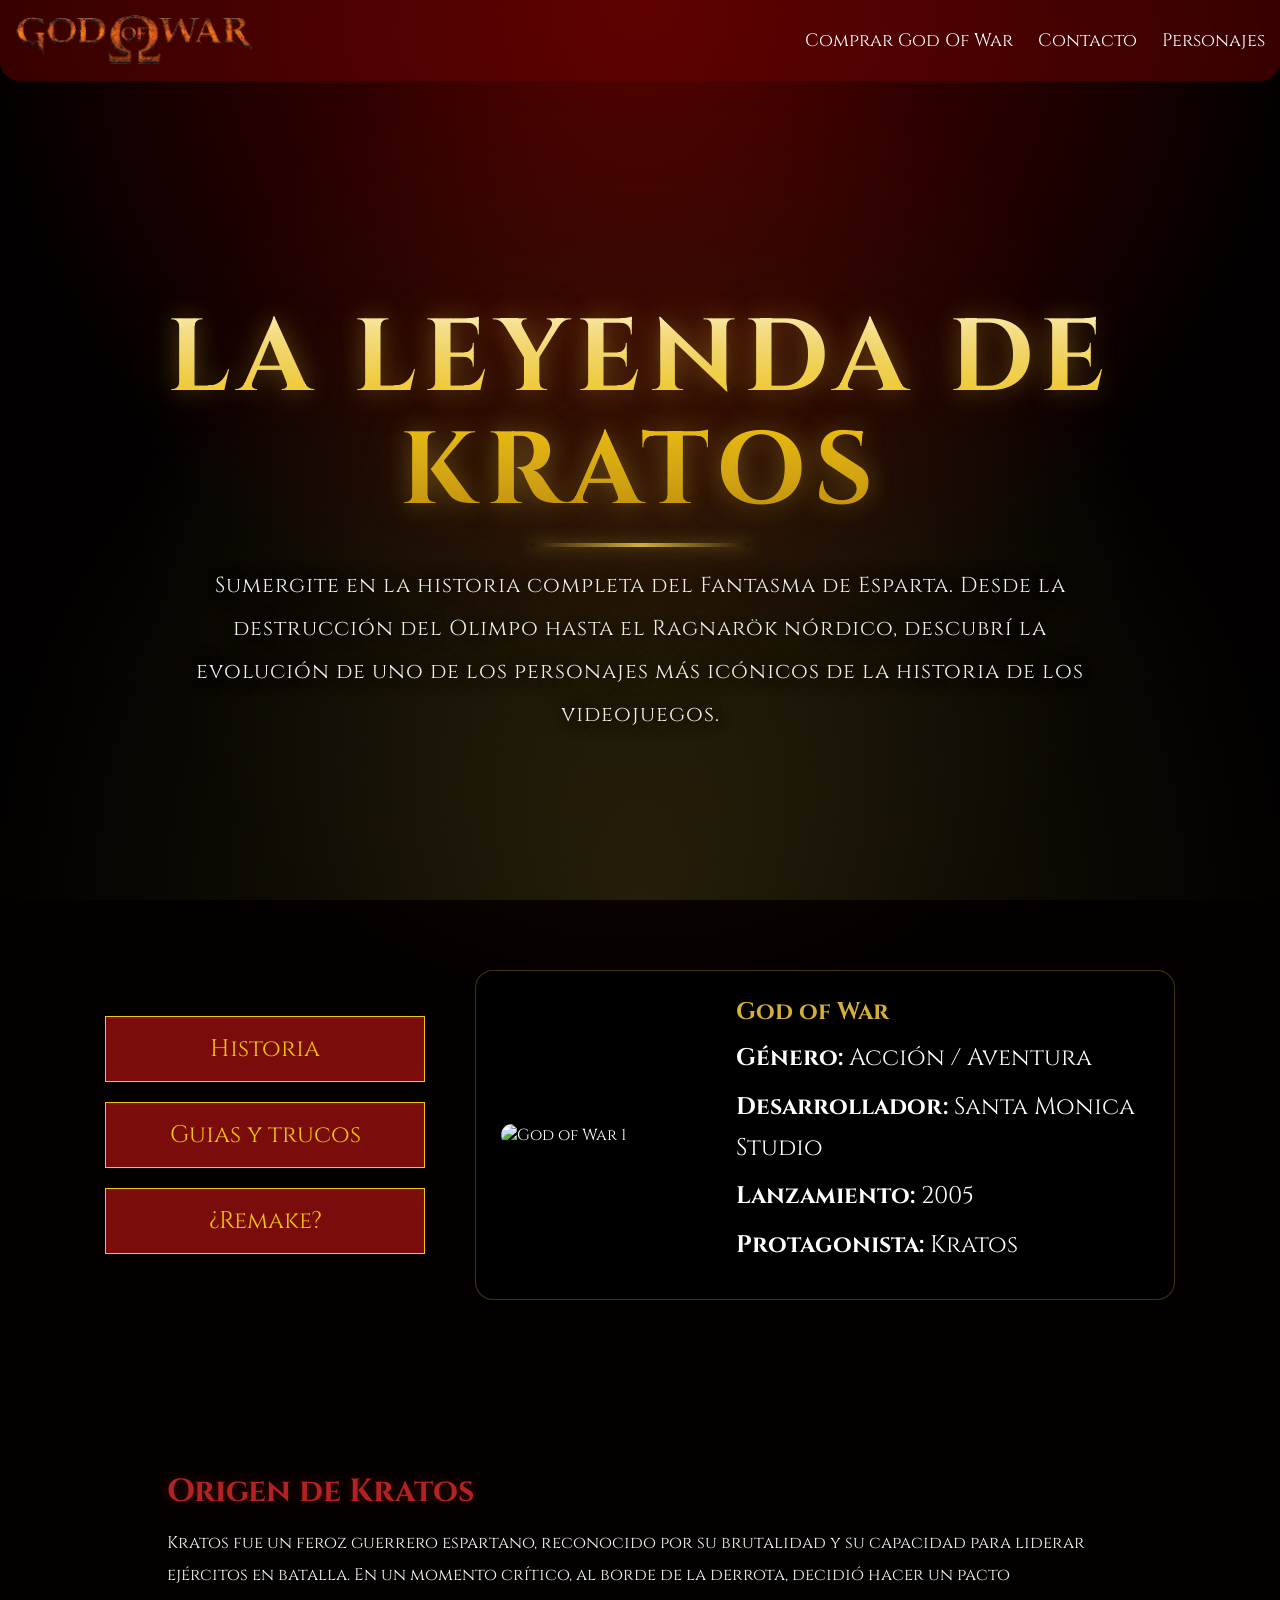
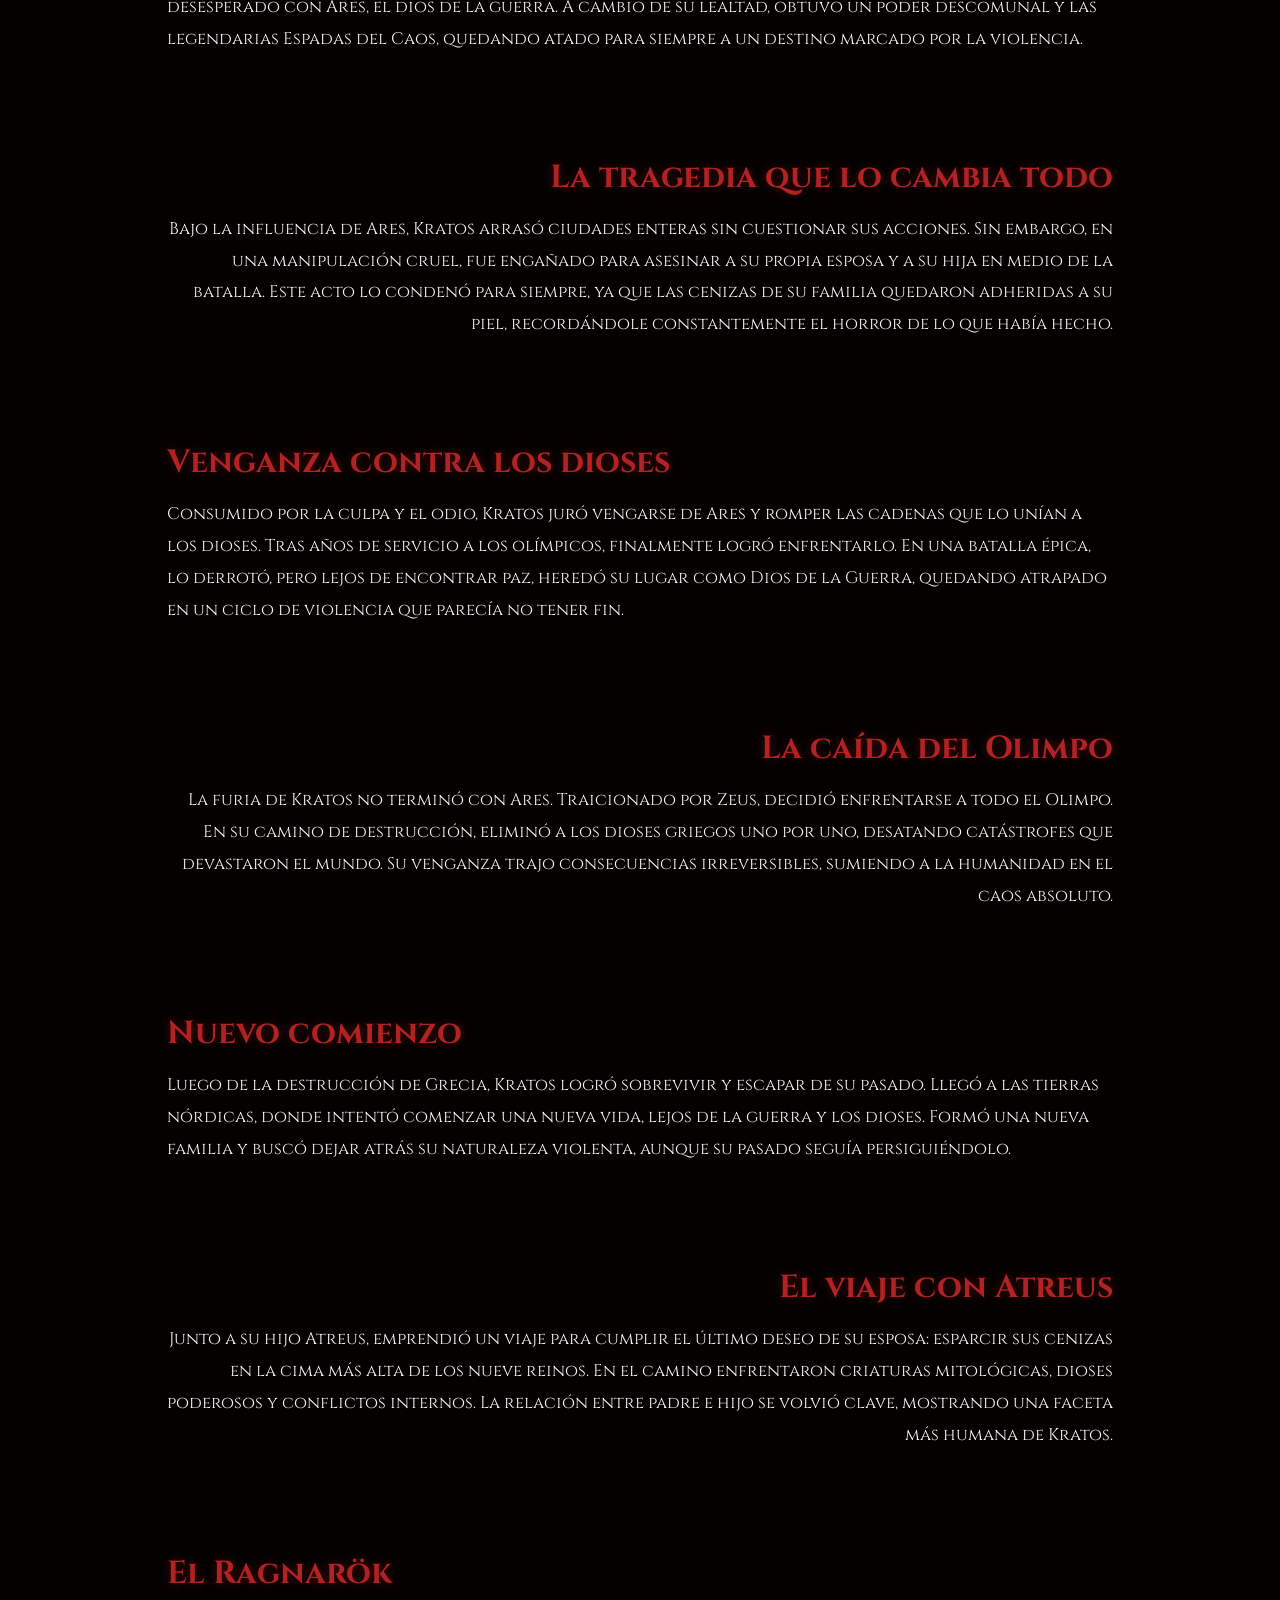
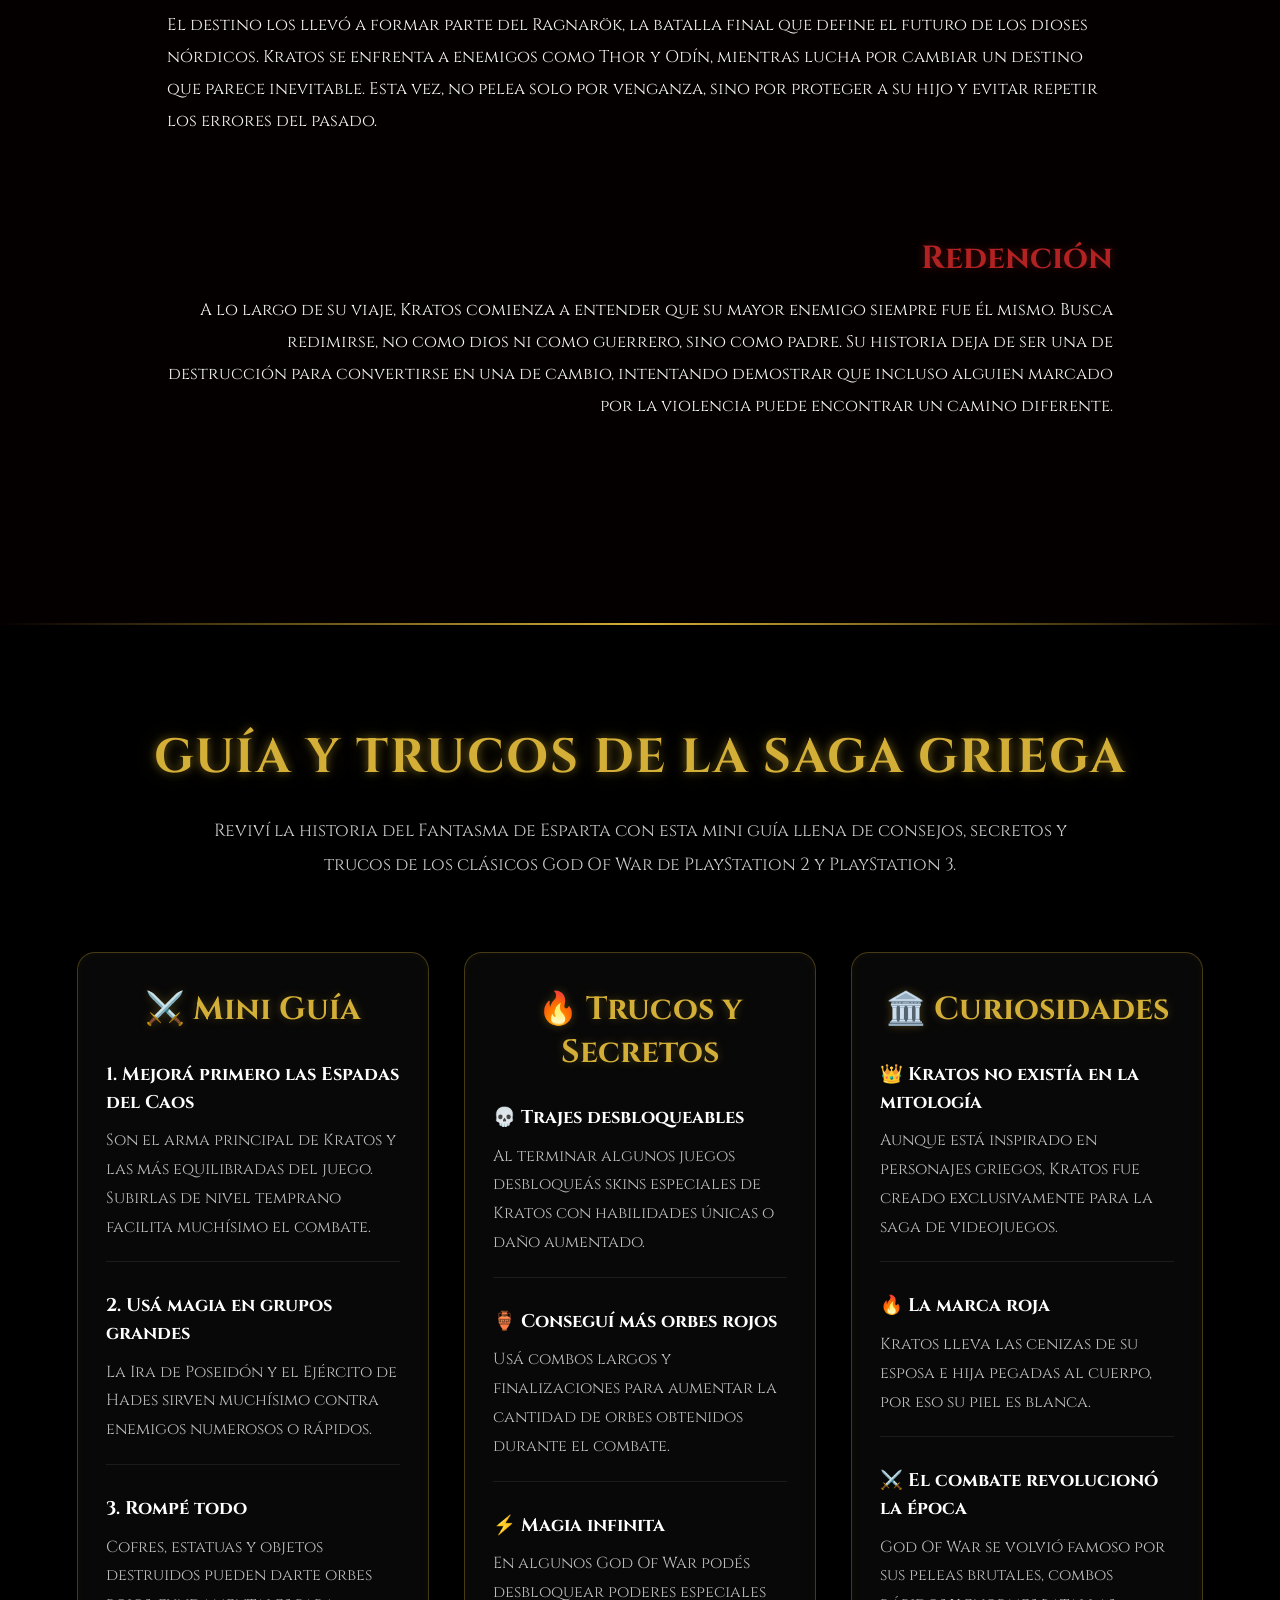
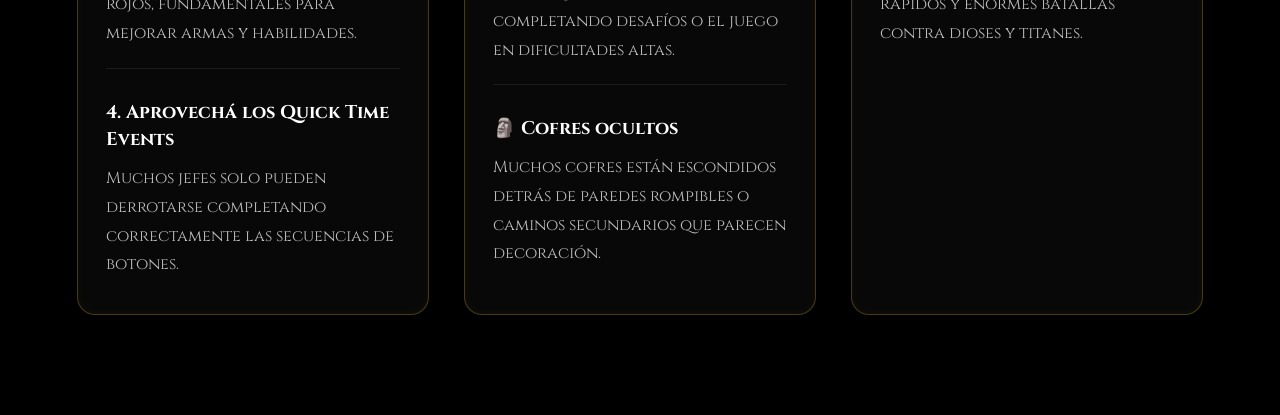
==== commit 130e04d4: "Update index.html" ====
--- a/index.html
+++ b/index.html
@@ -53,7 +53,7 @@
                 <div class="menu-botones">
                     <button onclick="irA('god-of-war-lore')" class="btn-menu">Historia</button>
                     <button onclick="irA('guia-god-of-war')" class="btn-menu">Guias y trucos</button>
-                    <a href="../pages/remake.html" class="btn-menu">¿Remake?</a>
+                    <a href="./pages/remake.html" class="btn-menu">¿Remake?</a>
                 </div>
 
                 <div class="menu-info">
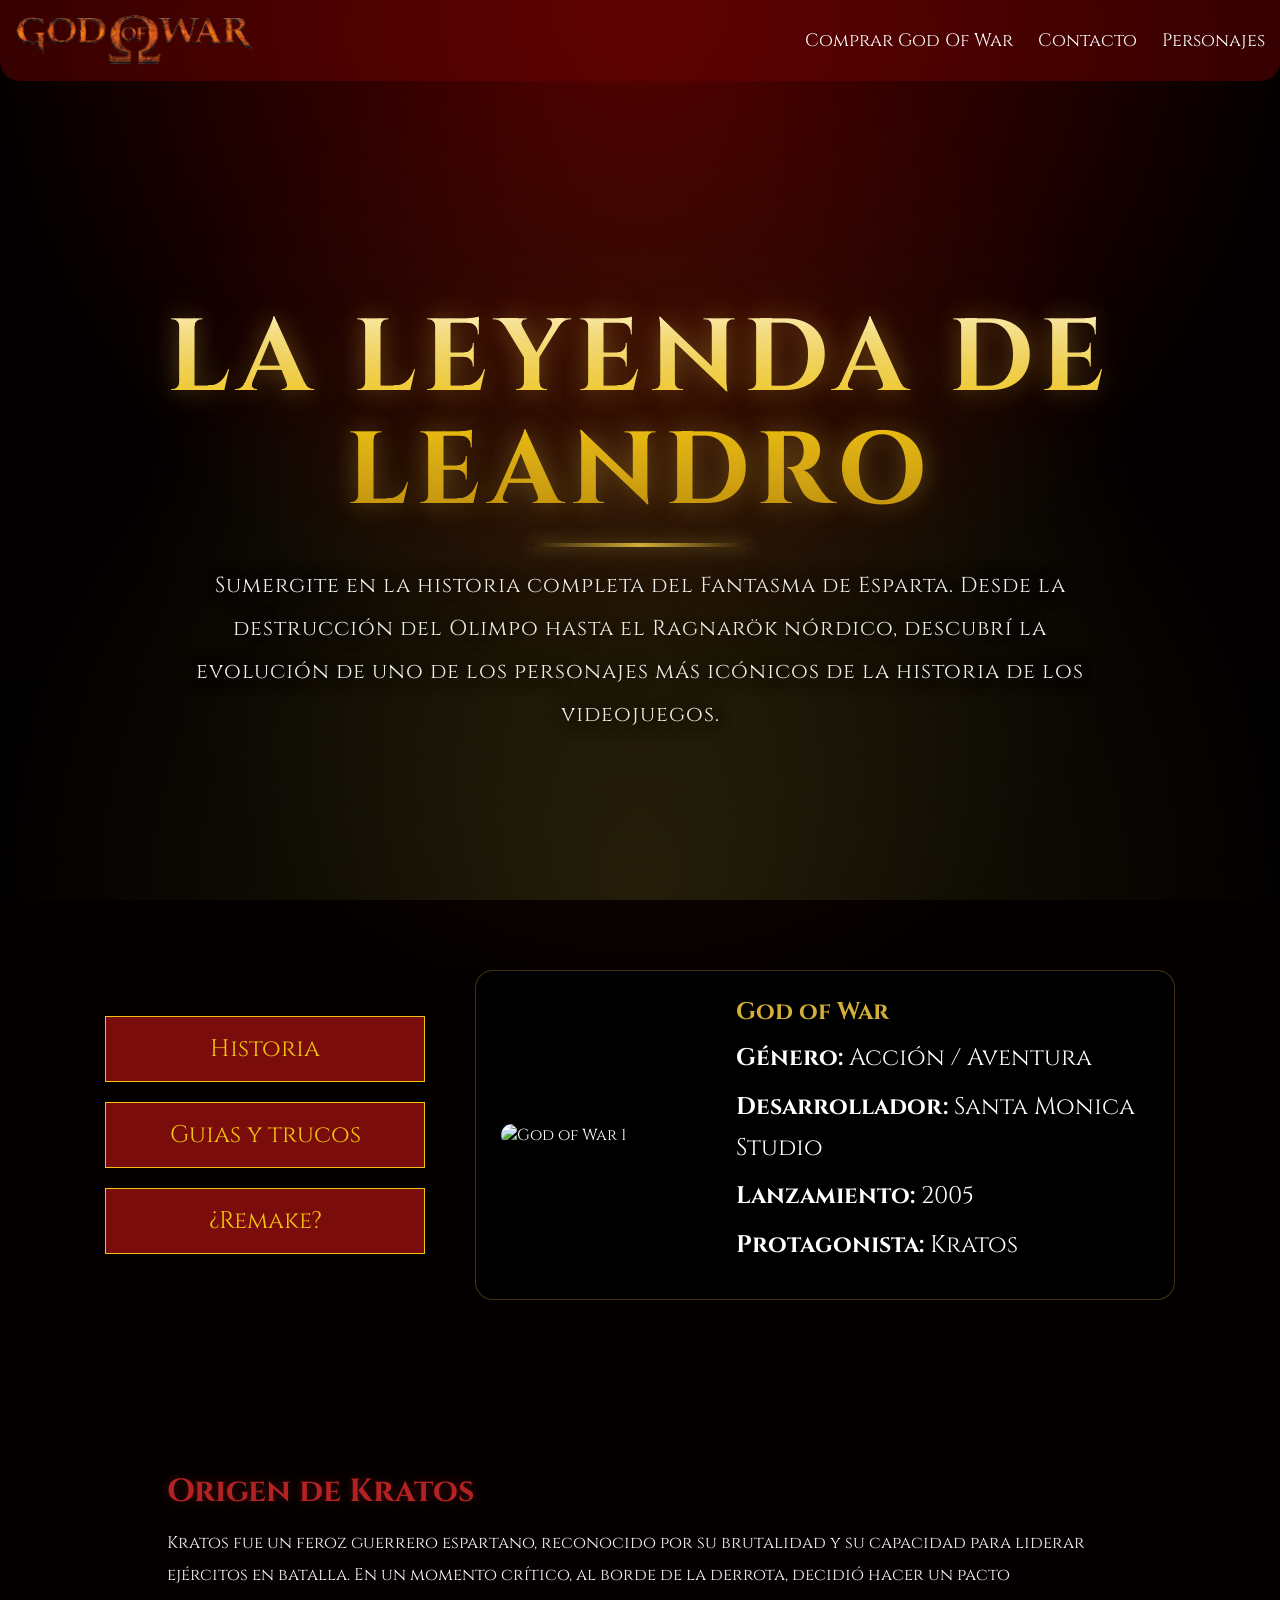
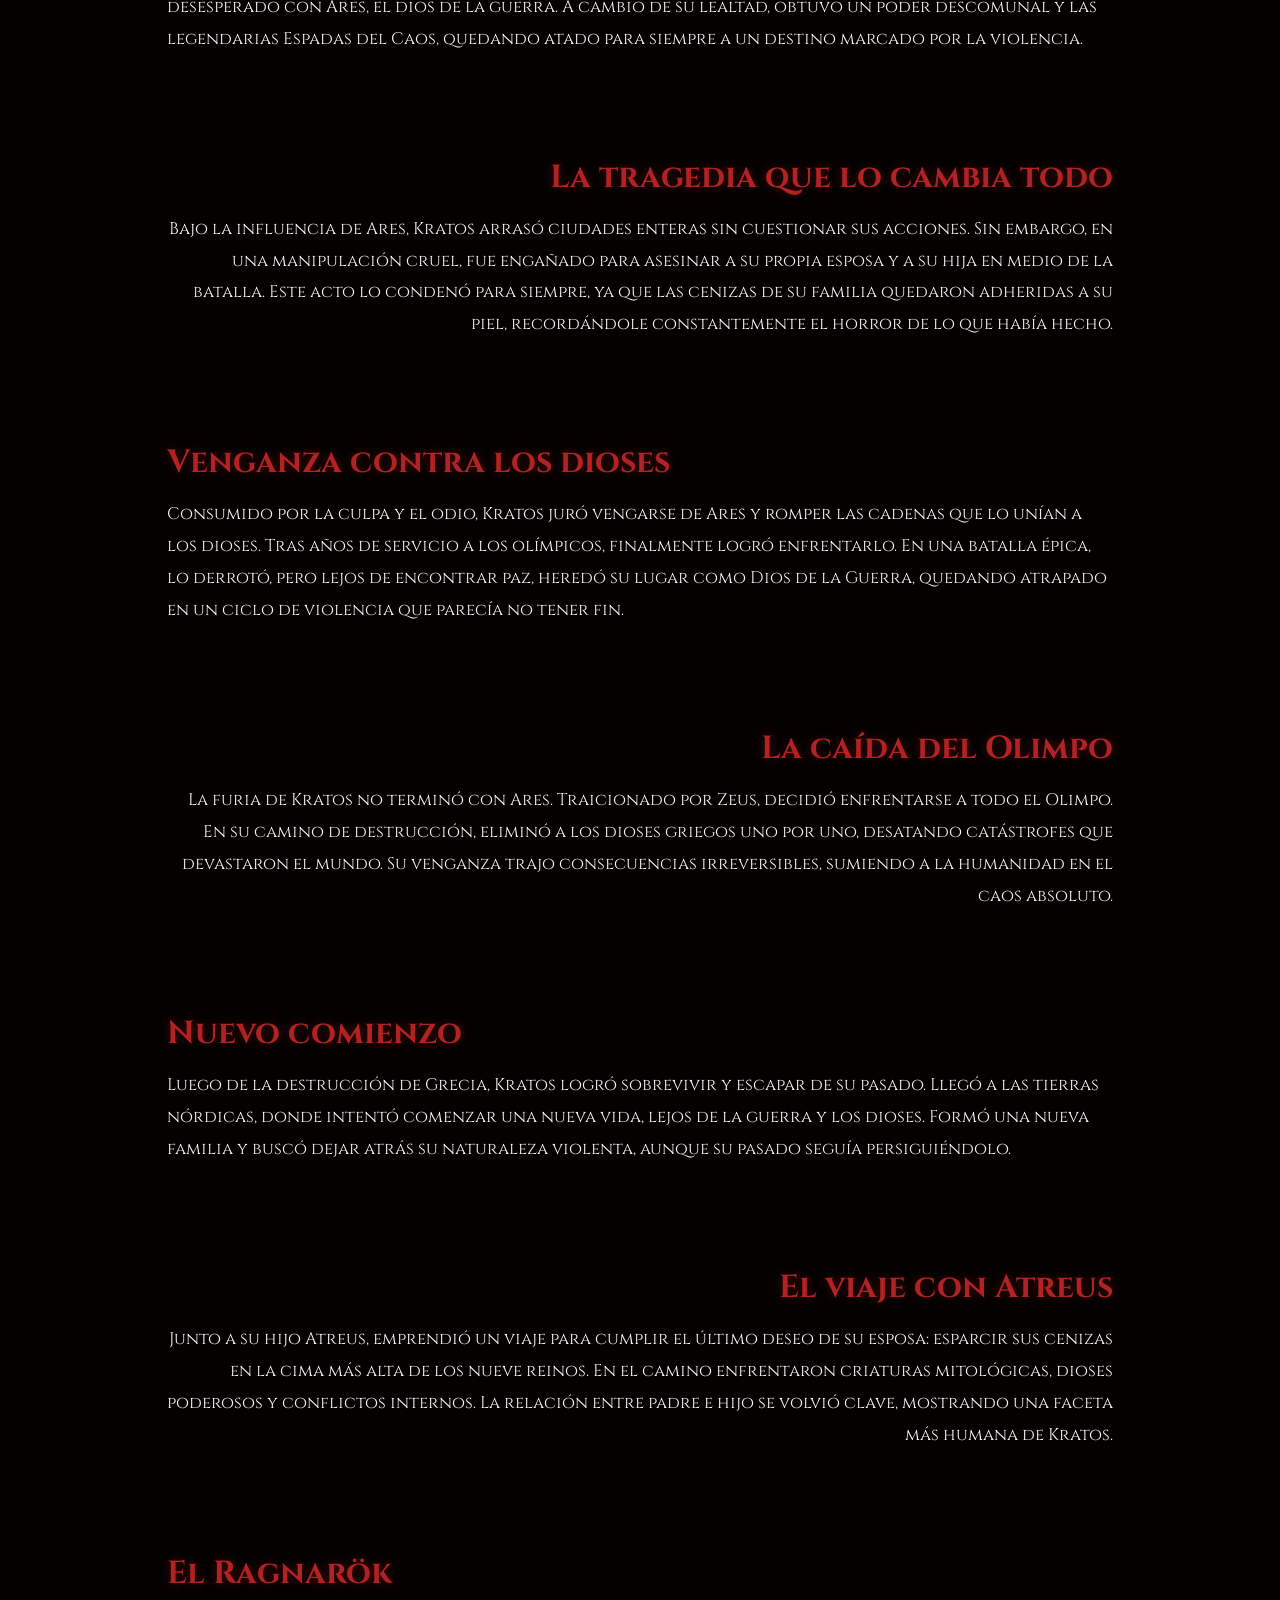
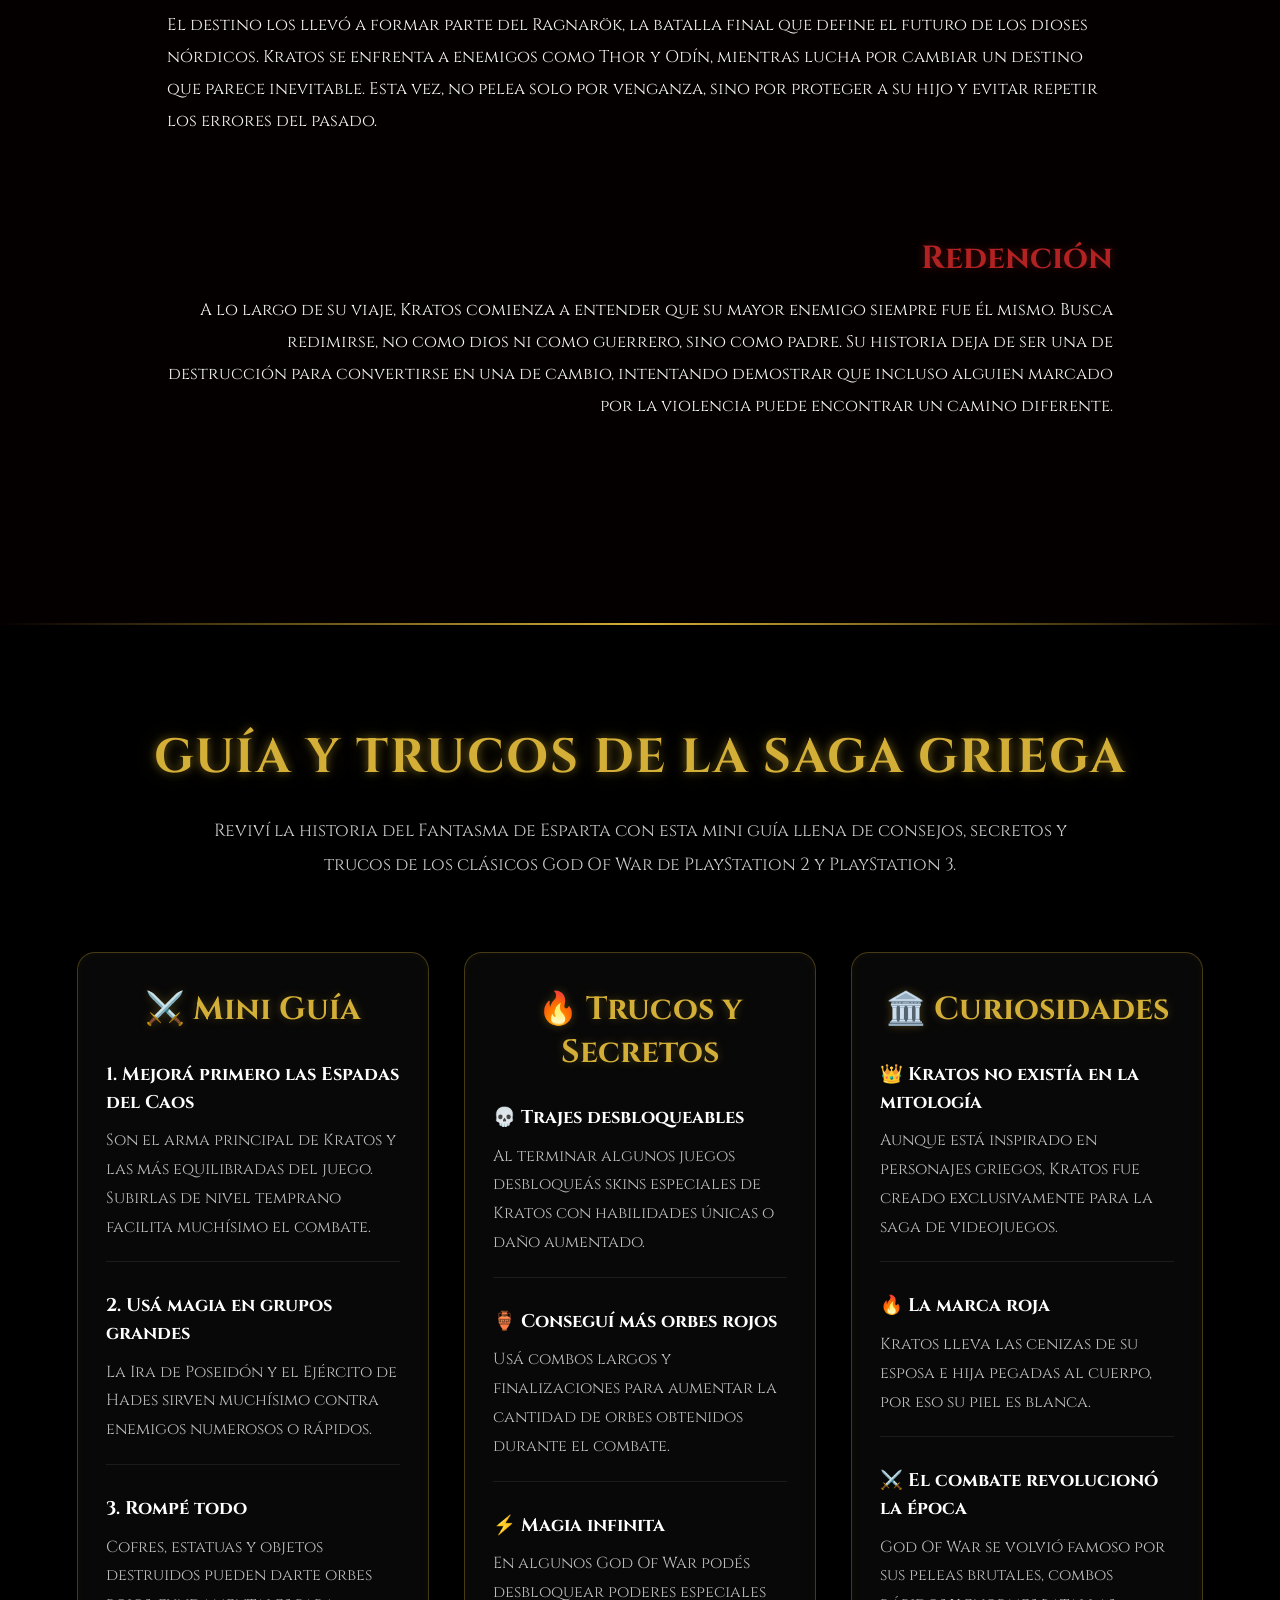
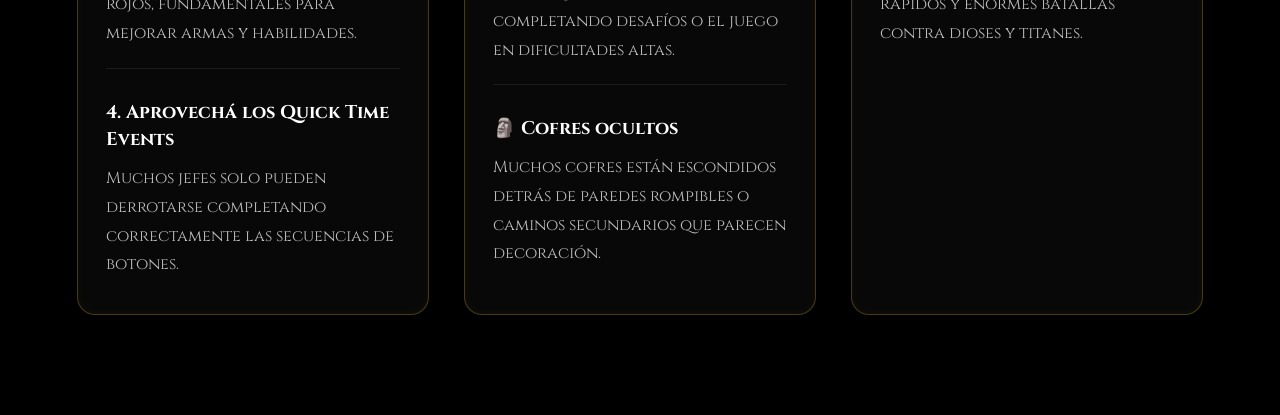
==== commit ca42f115: "cambie el main" ====
--- a/index.html
+++ b/index.html
@@ -38,7 +38,7 @@
         <section id="menu-principal">
 
             <div class="princ">
-                <h1>La Leyenda de Kratos</h1>
+                <h1>La Leyenda de Leandro</h1>
 
                 <p>
                 Sumergite en la historia completa del Fantasma de Esparta.
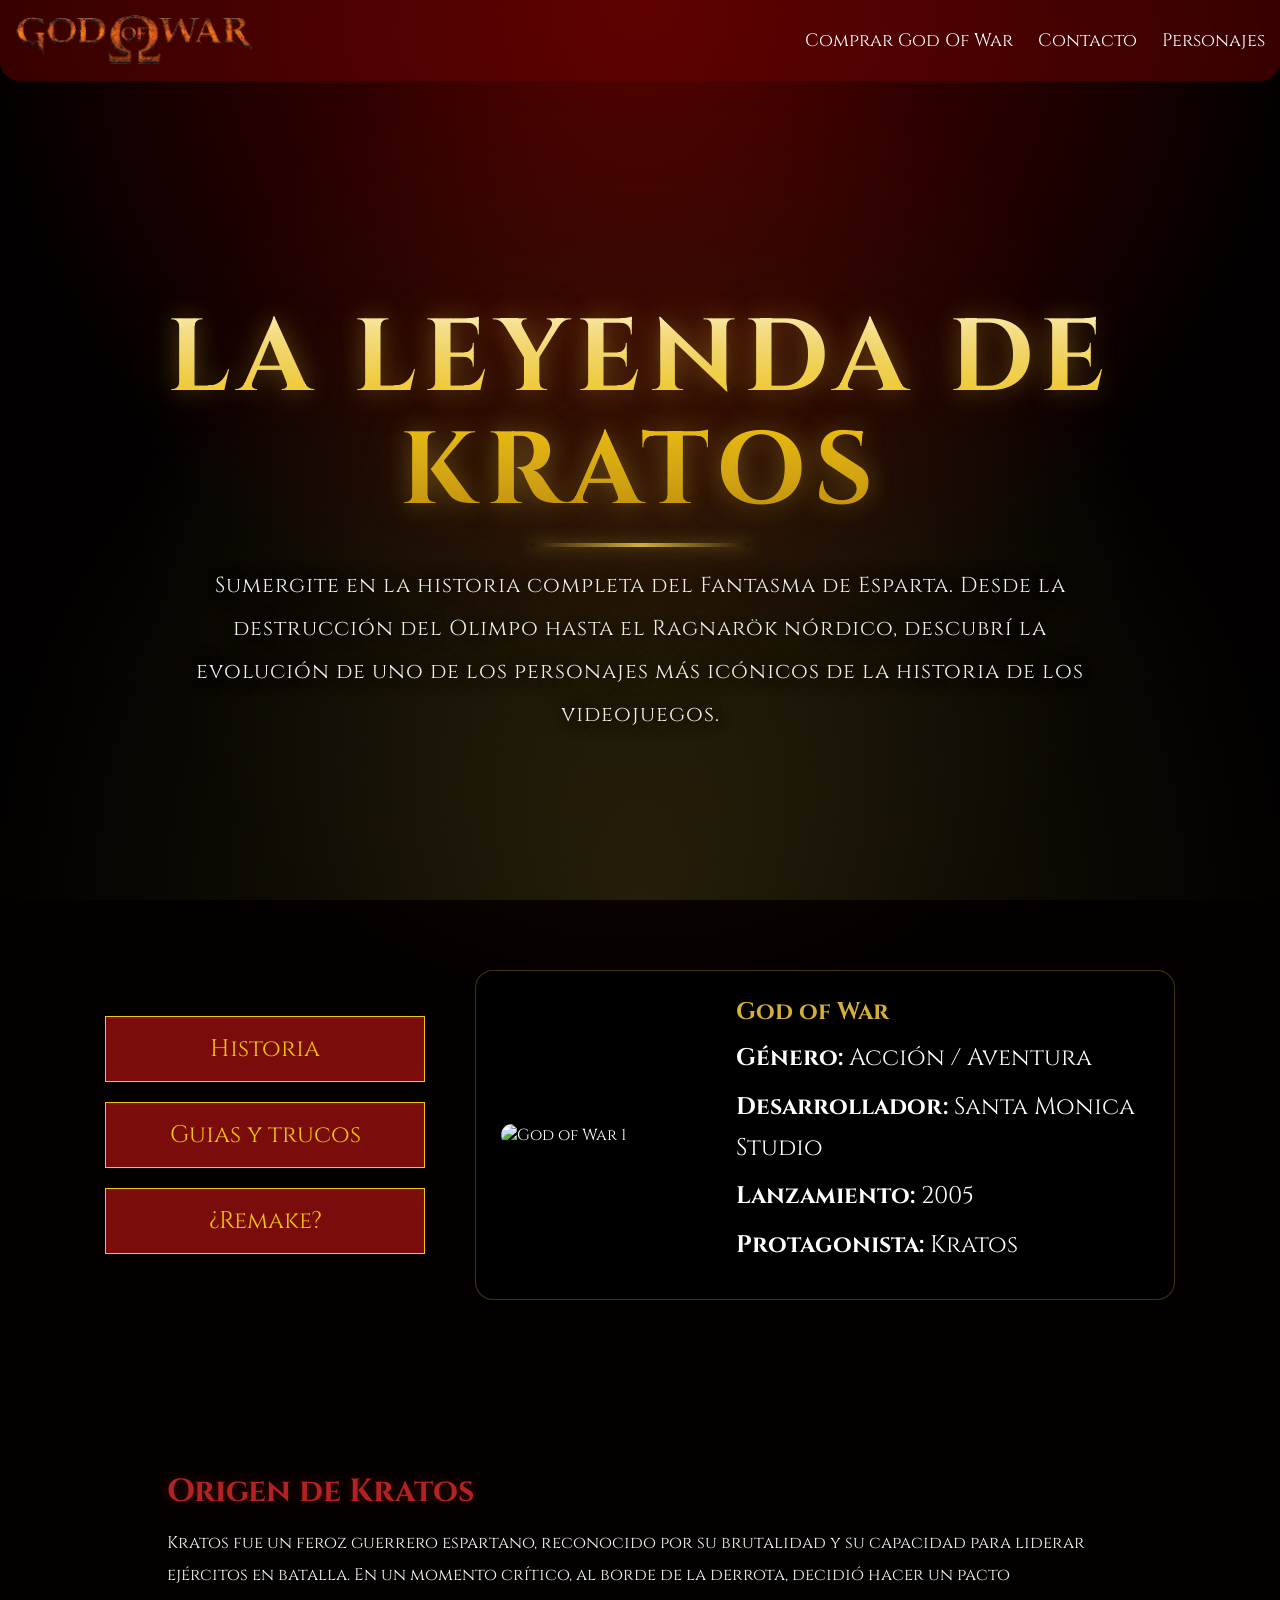
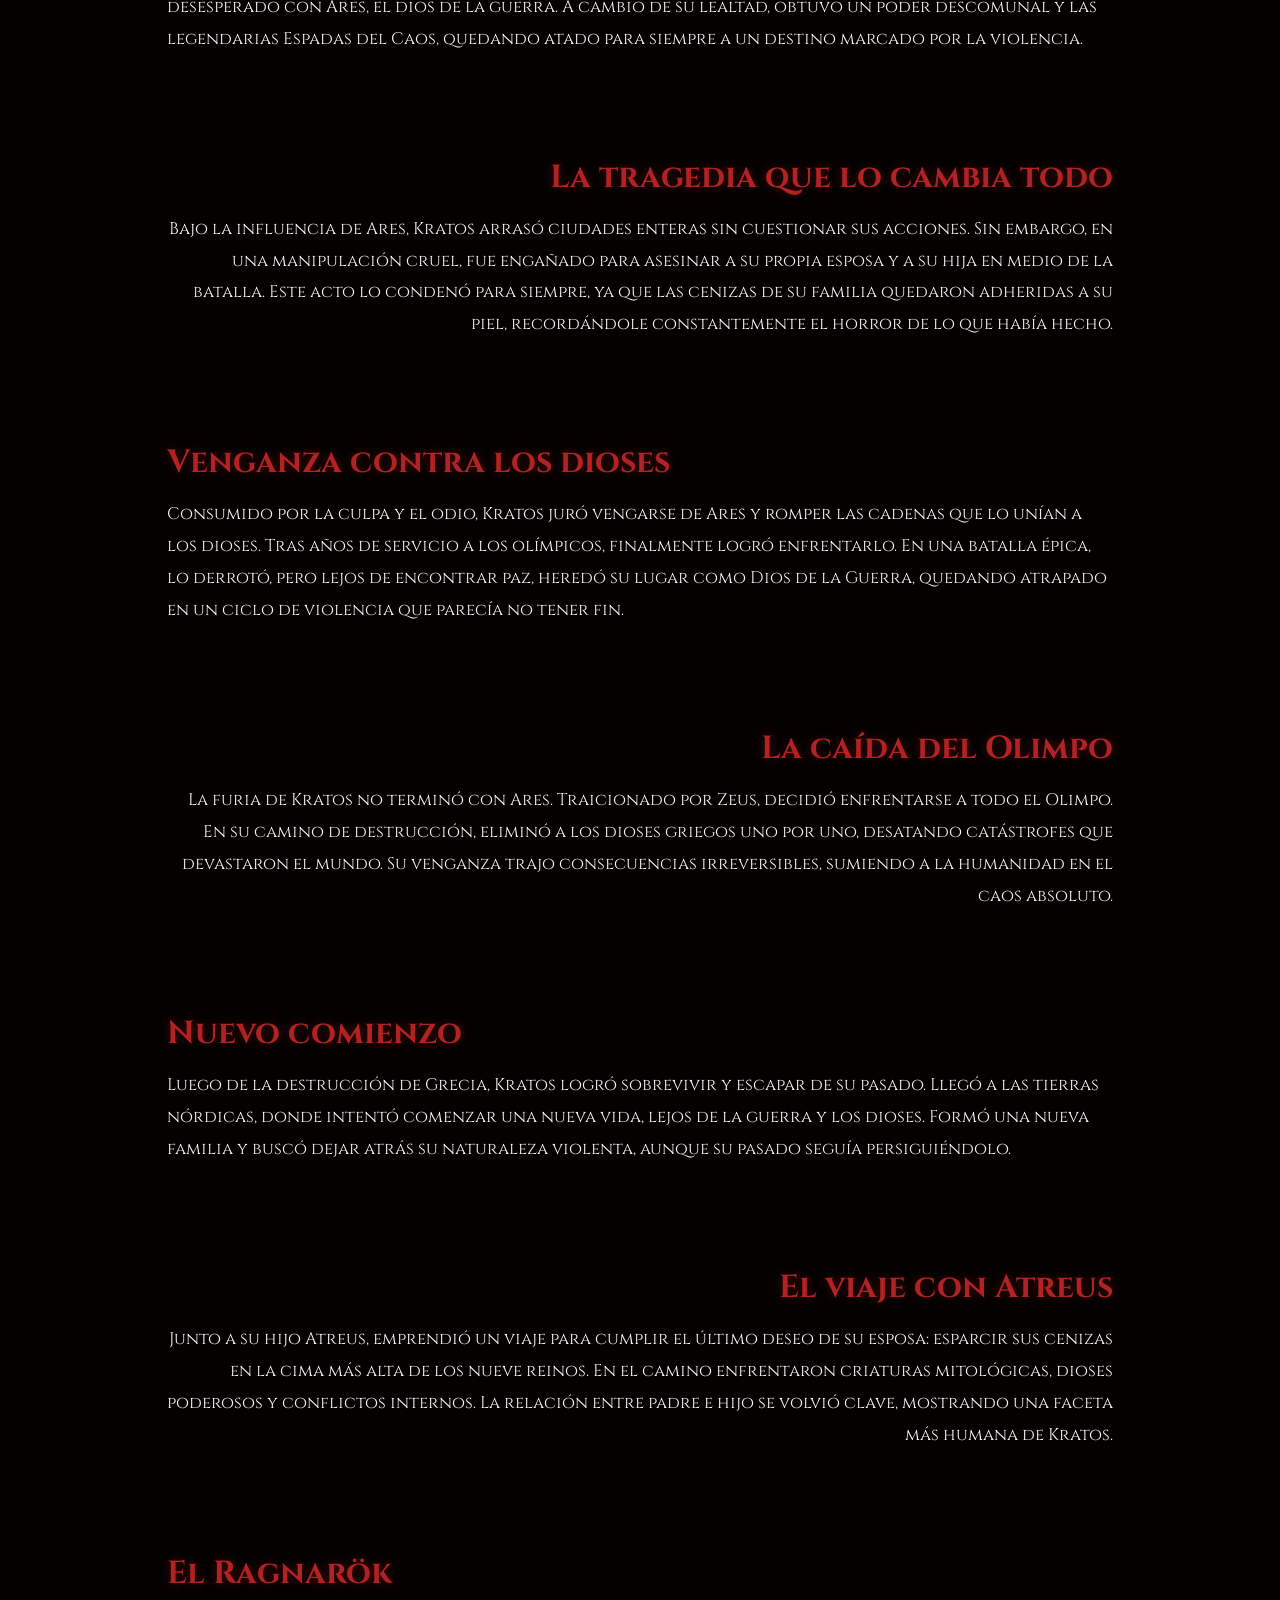
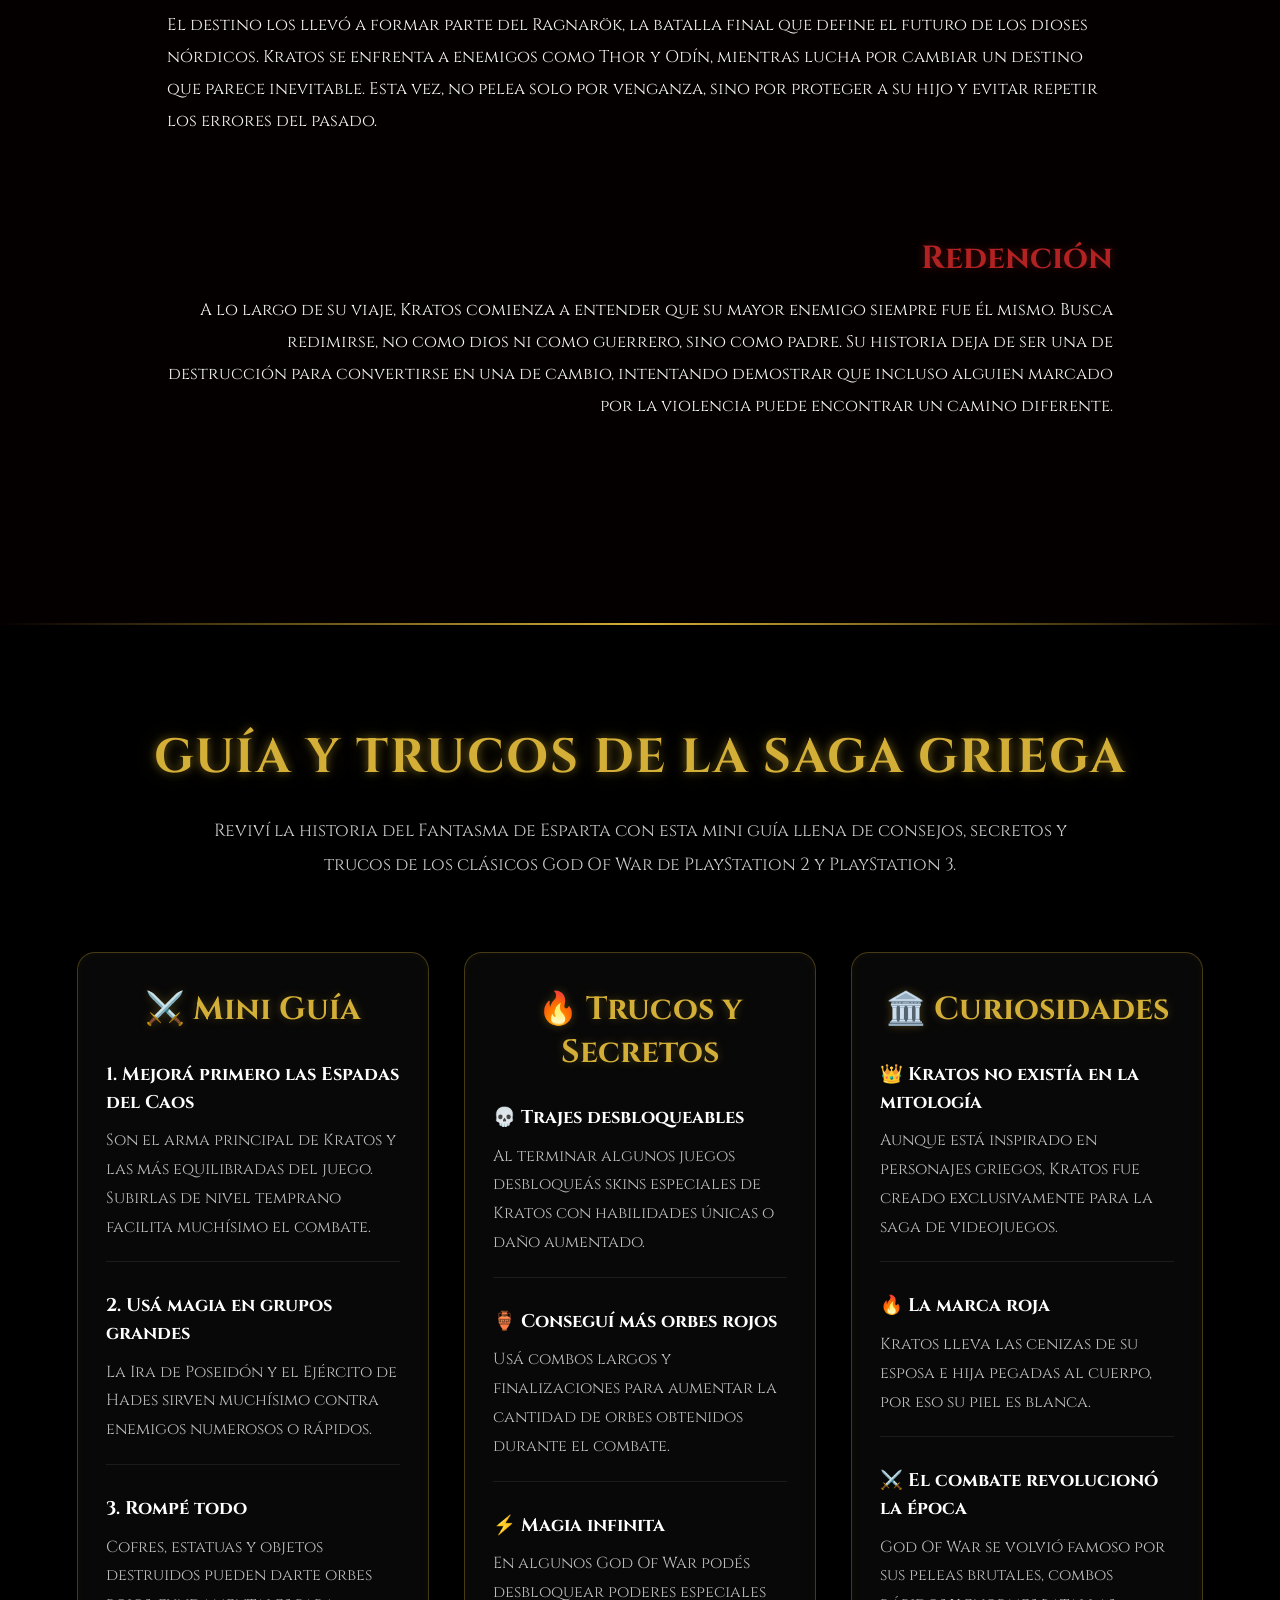
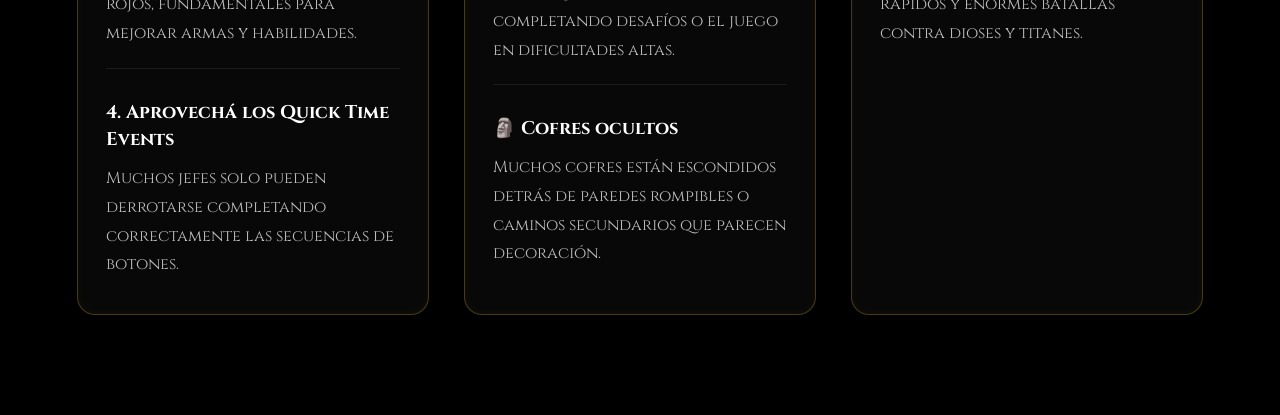
==== commit 66dda2f9: "cambie le titulo del main" ====
--- a/index.html
+++ b/index.html
@@ -38,7 +38,7 @@
         <section id="menu-principal">
 
             <div class="princ">
-                <h1>La Leyenda de Leandro</h1>
+                <h1>La Leyenda de Kratos</h1>
 
                 <p>
                 Sumergite en la historia completa del Fantasma de Esparta.
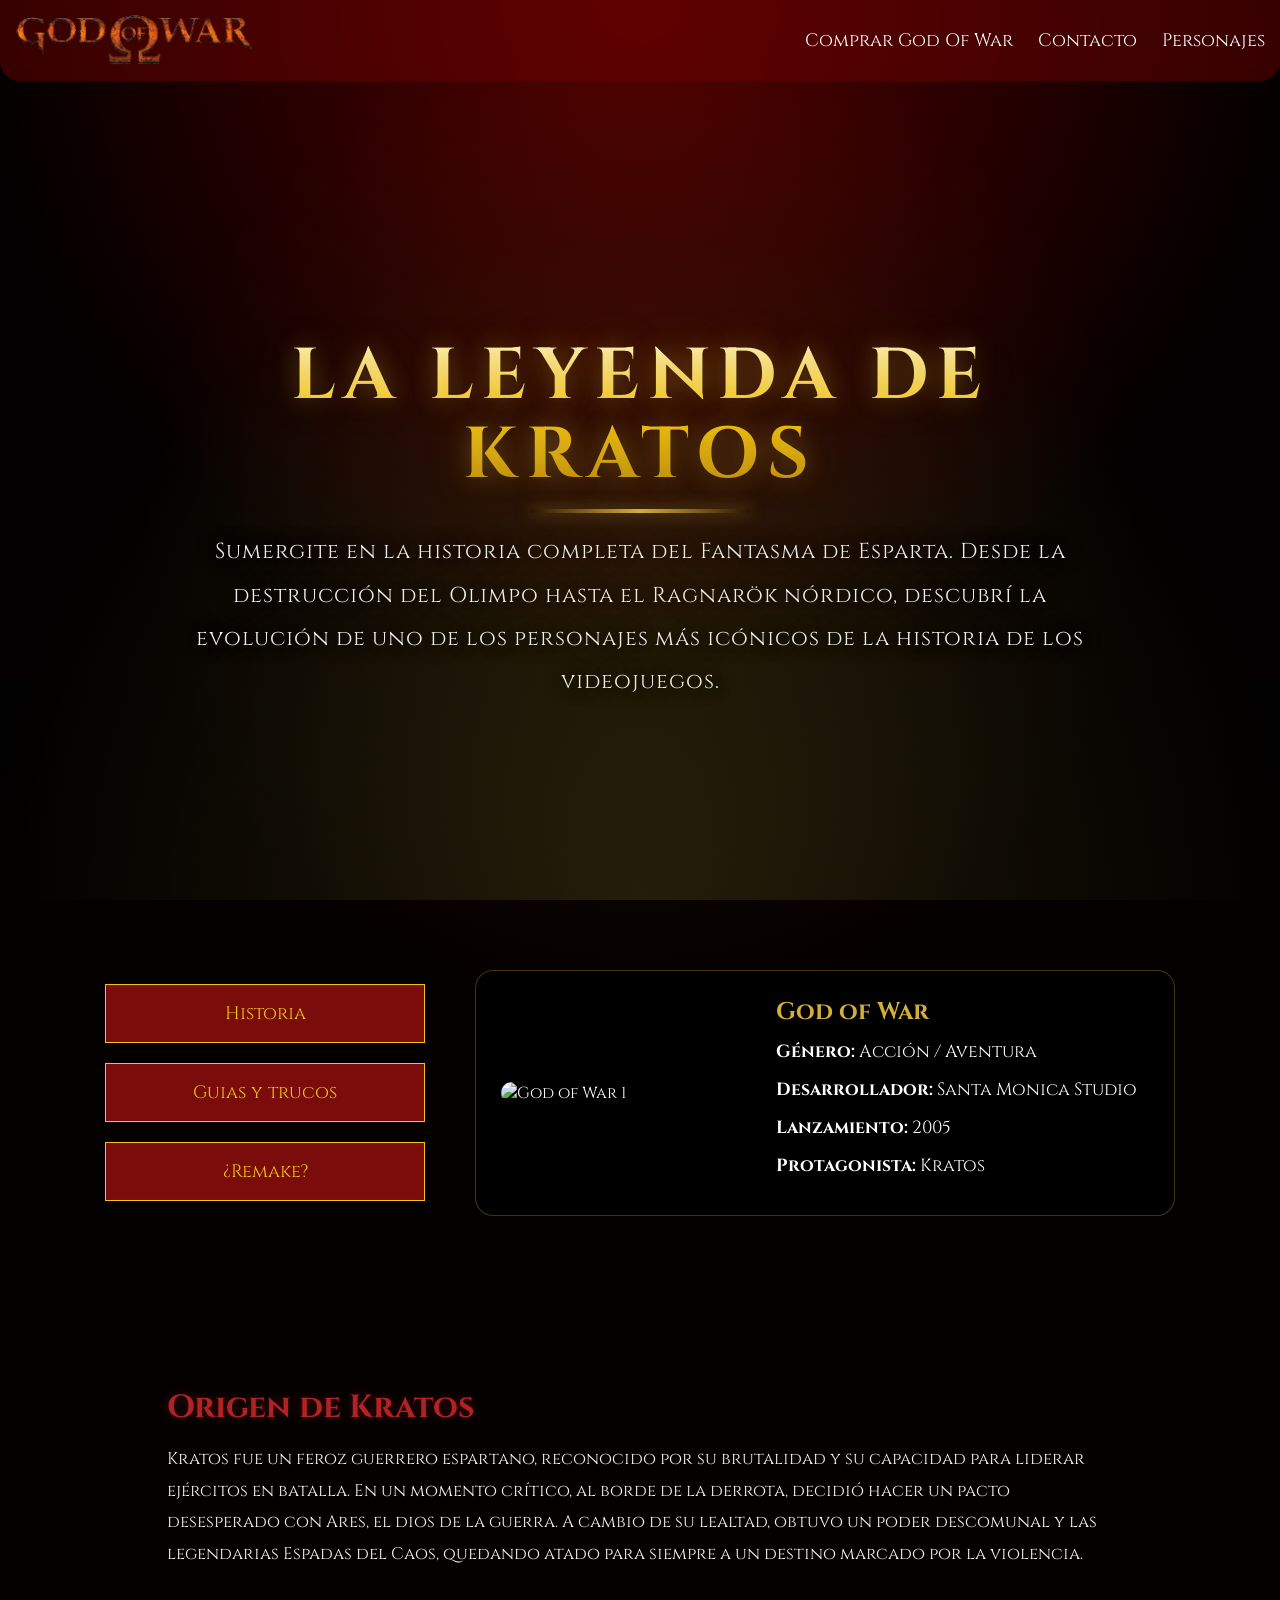
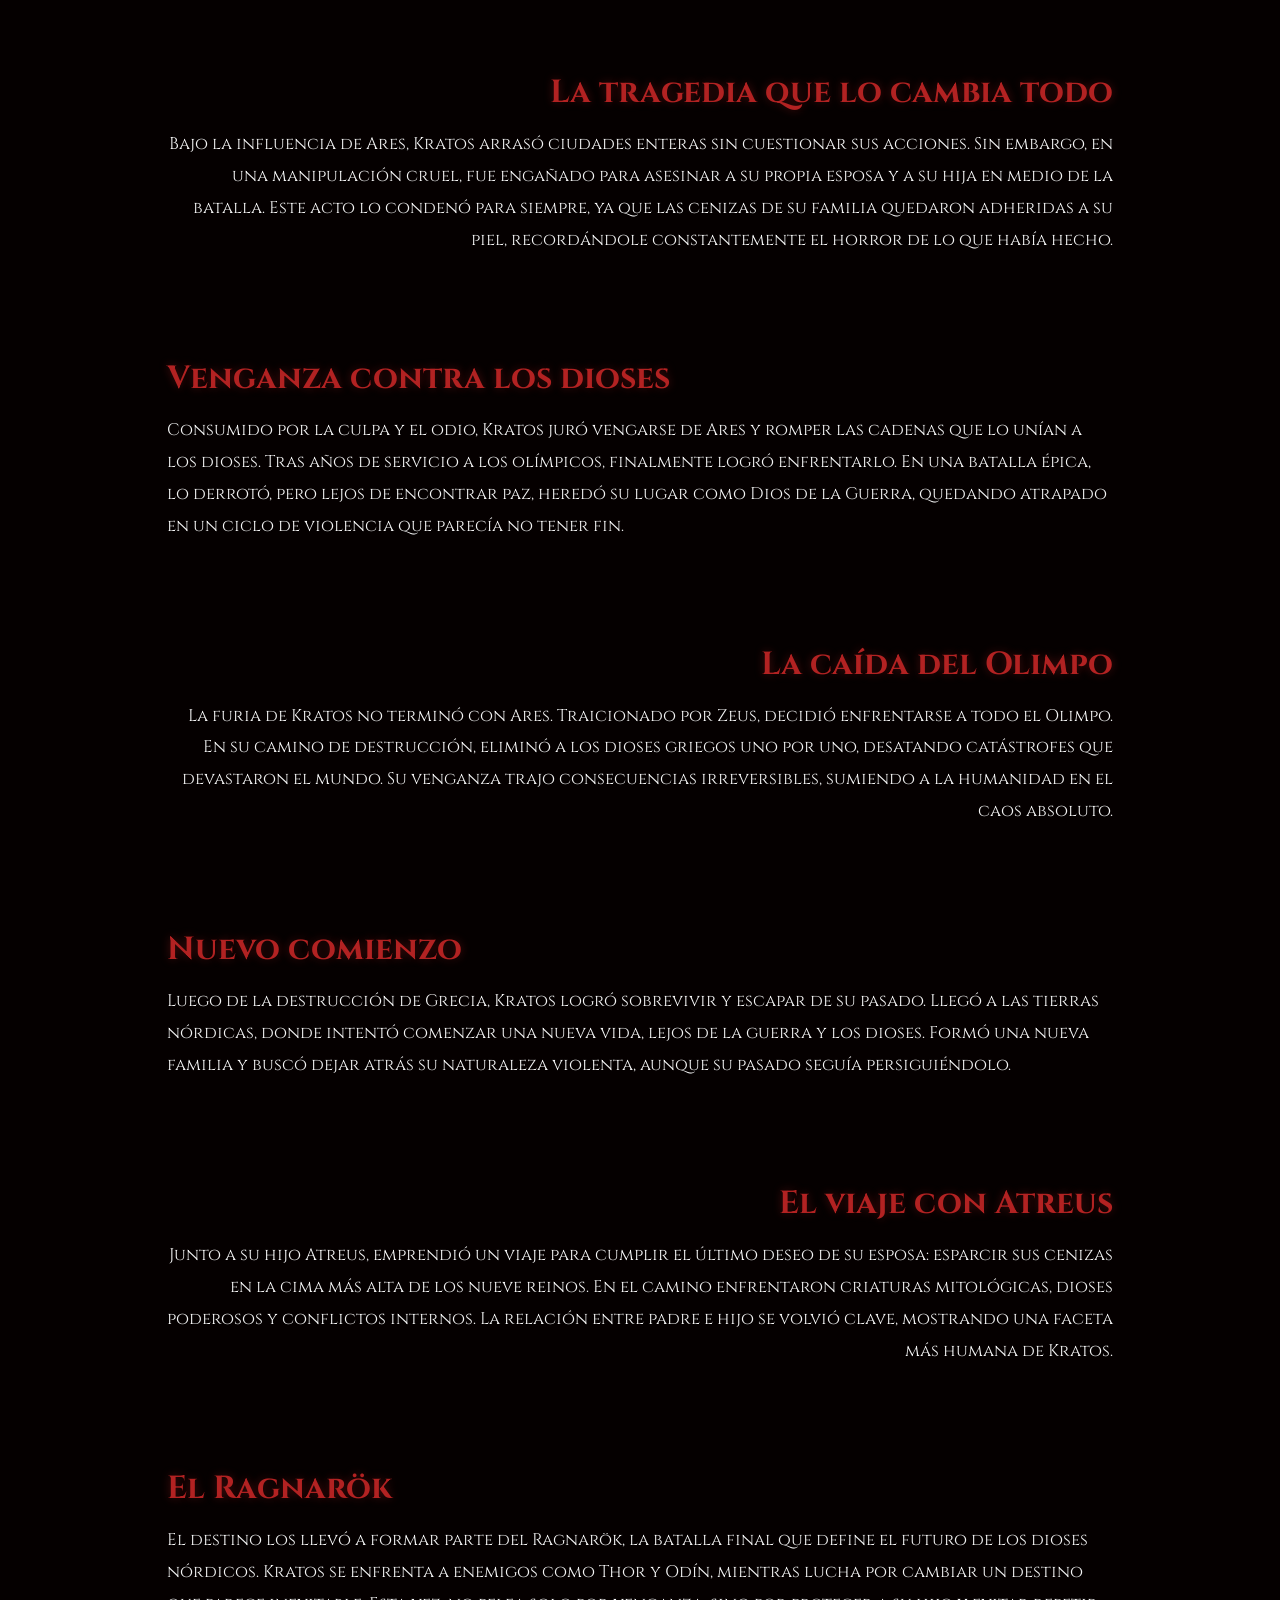
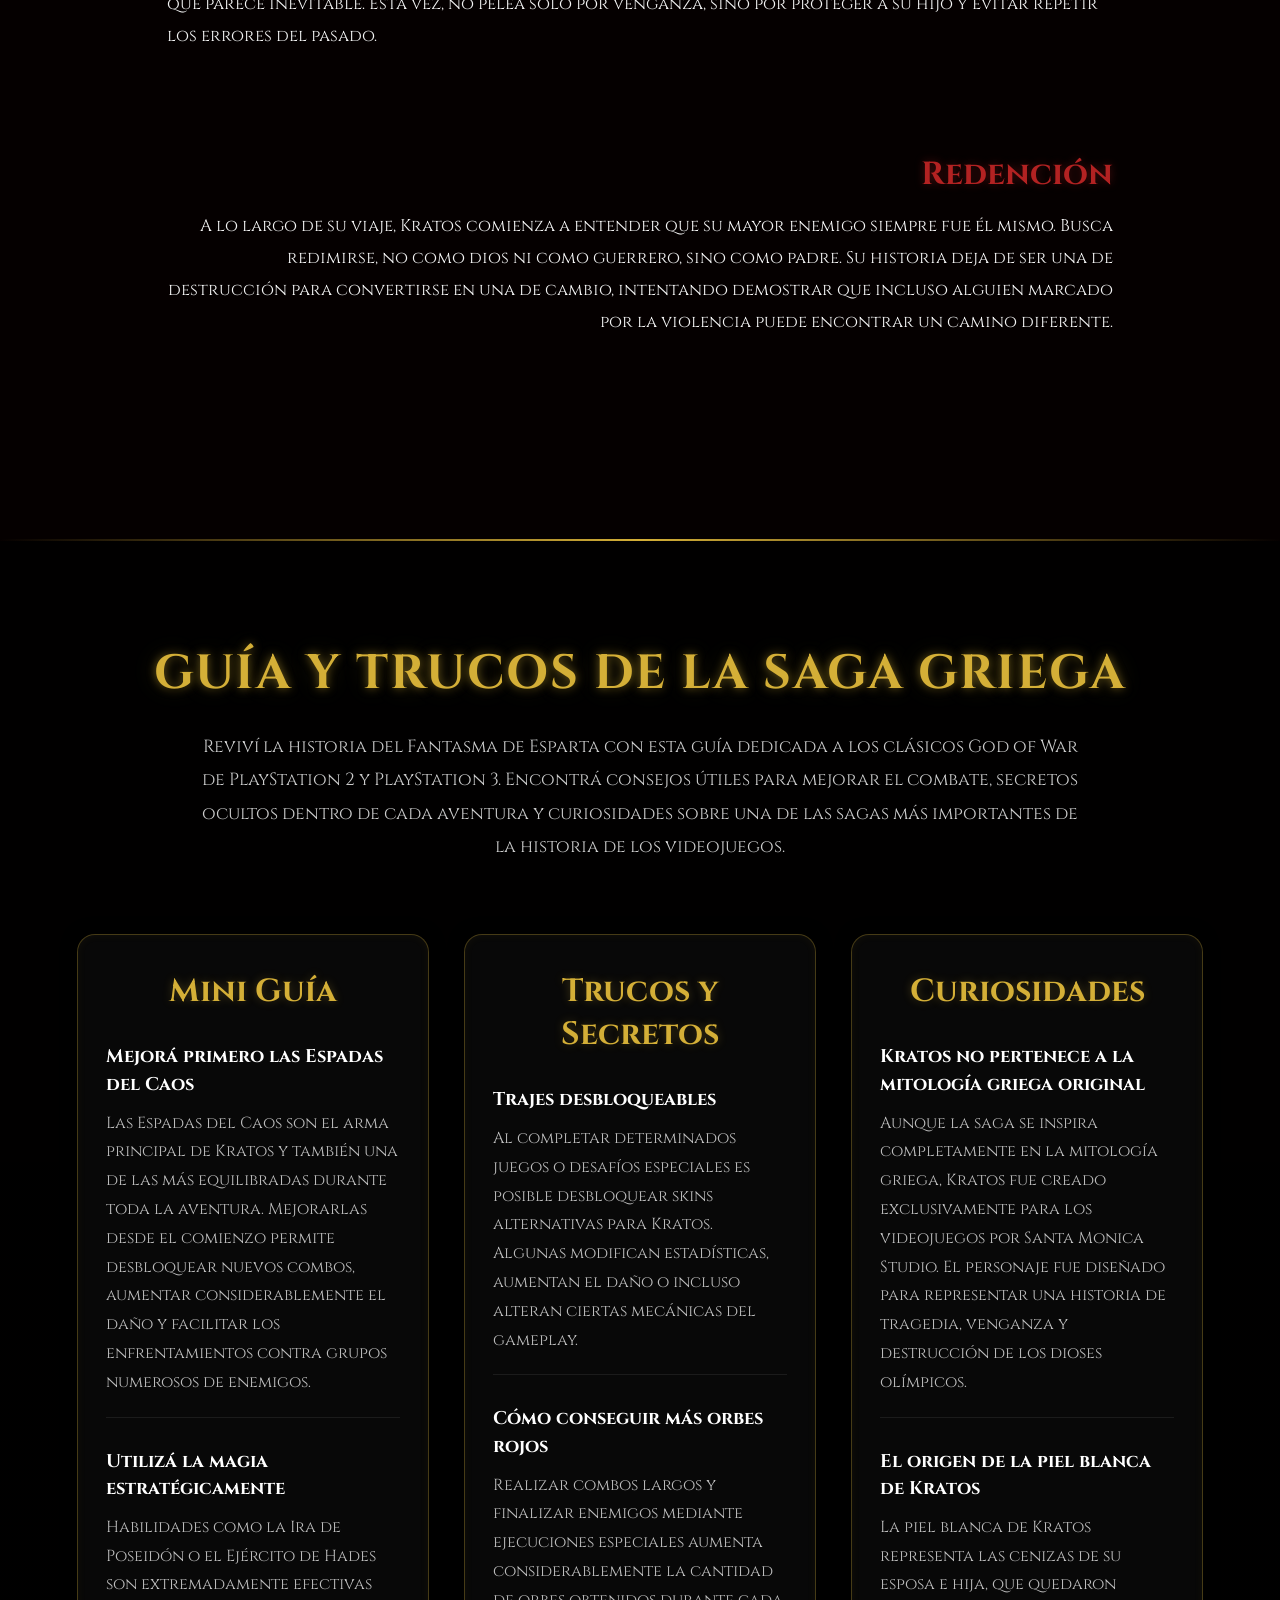
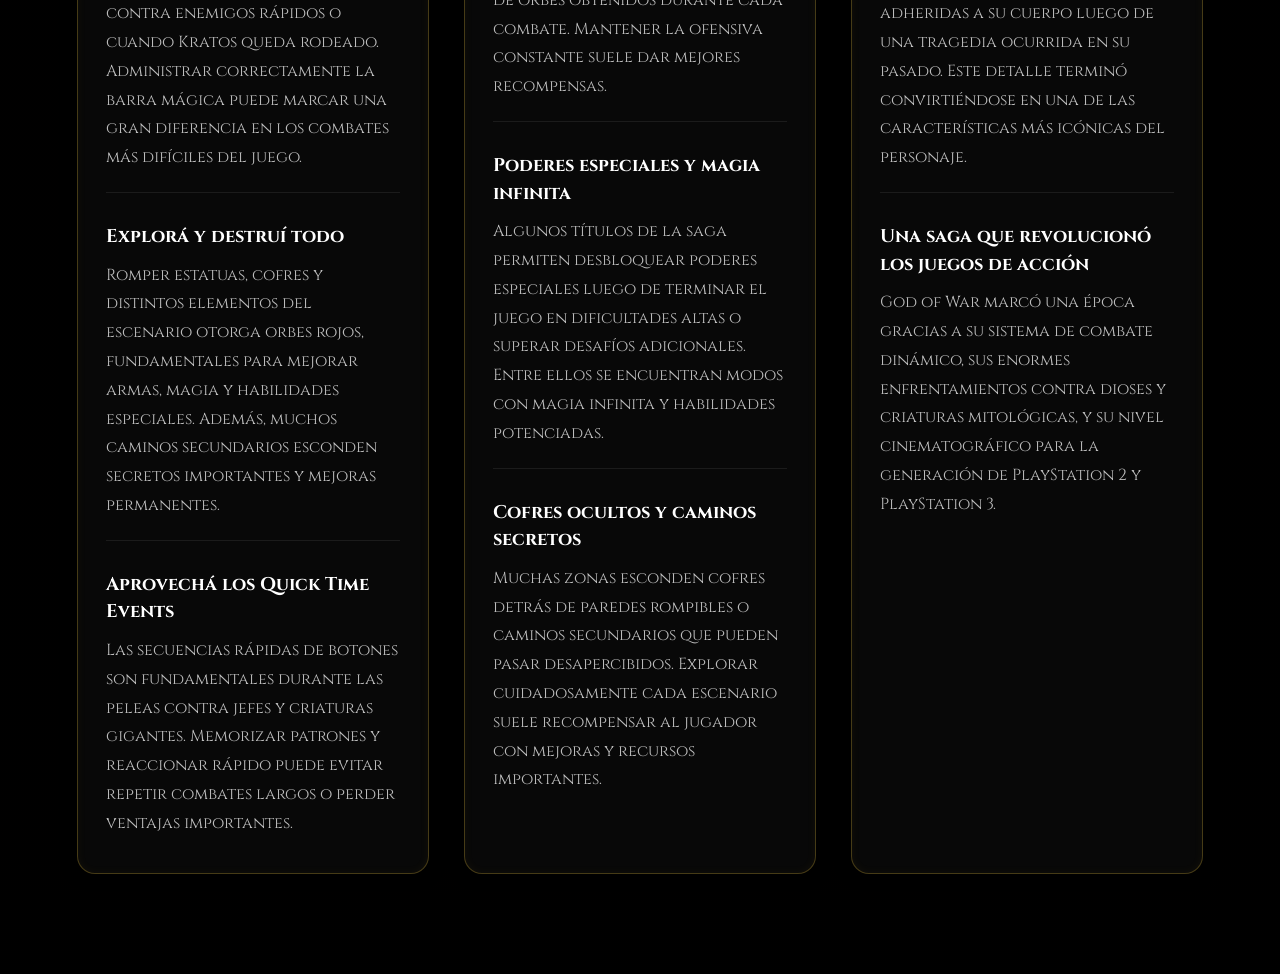
==== commit 730ab7fa: "cambie un poco todo che" ====
--- a/index.html
+++ b/index.html
@@ -1,6 +1,5 @@
 <!DOCTYPE html>
 <html lang="es">
-
 <head>
     <meta charset="UTF-8">
     <meta name="viewport" content="width=device-width, initial-scale=1.0">
@@ -10,7 +9,6 @@
     <link rel="icon" href="./imgs/log_gow.png" type="image/png">
     <link href="https://fonts.googleapis.com/css2?family=Cinzel:wght@500&display=swap" rel="stylesheet">
 </head>
-
 <body>
 
     <header>
@@ -27,29 +25,24 @@
                 <span></span>
                 <span></span>
                 <span></span>
-
             </div>
         </nav>
     </header>
 
     <main>
 
-
         <section id="menu-principal">
-
             <div class="princ">
                 <h1>La Leyenda de Kratos</h1>
-
                 <p>
-                Sumergite en la historia completa del Fantasma de Esparta.
-                Desde la destrucción del Olimpo hasta el Ragnarök nórdico,
-                descubrí la evolución de uno de los personajes más icónicos
-                de la historia de los videojuegos.
+                    Sumergite en la historia completa del Fantasma de Esparta.
+                    Desde la destrucción del Olimpo hasta el Ragnarök nórdico,
+                    descubrí la evolución de uno de los personajes más icónicos
+                    de la historia de los videojuegos.
                 </p>
             </div>
 
             <div class="menu-container">
-
                 <div class="menu-botones">
                     <button onclick="irA('god-of-war-lore')" class="btn-menu">Historia</button>
                     <button onclick="irA('guia-god-of-war')" class="btn-menu">Guias y trucos</button>
@@ -67,15 +60,10 @@
                         <p><strong>Protagonista:</strong> Kratos</p>
                     </div>
                 </div>
-
-
-
-            </div>
-
+            </div>
         </section>
 
         <section id="god-of-war-lore">
-
             <div class="block" id="inicioHistoria">
                 <h3>Origen de Kratos</h3>
                 <p>Kratos fue un feroz guerrero espartano, reconocido por su brutalidad y su capacidad para liderar
@@ -112,8 +100,7 @@
                 <h3>Nuevo comienzo</h3>
                 <p>Luego de la destrucción de Grecia, Kratos logró sobrevivir y escapar de su pasado. Llegó a las
                     tierras nórdicas, donde intentó comenzar una nueva vida, lejos de la guerra y los dioses. Formó una
-                    nueva familia y buscó dejar atrás su naturaleza violenta, aunque su pasado seguía persiguiéndolo.
-                </p>
+                    nueva familia y buscó dejar atrás su naturaleza violenta, aunque su pasado seguía persiguiéndolo.</p>
             </div>
 
             <div class="block">
@@ -139,142 +126,143 @@
                     destrucción para convertirse en una de cambio, intentando demostrar que incluso alguien marcado por
                     la violencia puede encontrar un camino diferente.</p>
             </div>
-
         </section>
         
         <hr>
 
         <section id="guia-god-of-war">
-
-    <div class="guia-container">
-
-        <h2 class="titulo-seccion">Guía y Trucos de la Saga Griega</h2>
-
-        <p class="intro-guia">
-            Reviví la historia del Fantasma de Esparta con esta mini guía llena de consejos,
-            secretos y trucos de los clásicos God Of War de PlayStation 2 y PlayStation 3.
-        </p>
-
-        <div class="guia-grid">
-
-            <!-- MINI GUIA -->
-            <div class="guia-card">
-                <h3>⚔️ Mini Guía</h3>
-
-                <div class="guia-item">
-                    <h4>1. Mejorá primero las Espadas del Caos</h4>
-                    <p>
-                        Son el arma principal de Kratos y las más equilibradas del juego.
-                        Subirlas de nivel temprano facilita muchísimo el combate.
-                    </p>
+            <div class="guia-container">
+                <h2 class="titulo-seccion">Guía y Trucos de la Saga Griega</h2>
+
+                <p class="intro-guia">
+                    Reviví la historia del Fantasma de Esparta con esta guía dedicada a los clásicos
+                    God of War de PlayStation 2 y PlayStation 3. Encontrá consejos útiles para mejorar
+                    el combate, secretos ocultos dentro de cada aventura y curiosidades sobre una de las
+                    sagas más importantes de la historia de los videojuegos.
+                </p>
+
+                <div class="guia-grid">
+                    <div class="guia-card">
+                        <h3>Mini Guía</h3>
+
+                        <div class="guia-item">
+                            <h4>Mejorá primero las Espadas del Caos</h4>
+                            <p>
+                                Las Espadas del Caos son el arma principal de Kratos y también una de las más
+                                equilibradas durante toda la aventura. Mejorarlas desde el comienzo permite
+                                desbloquear nuevos combos, aumentar considerablemente el daño y facilitar los
+                                enfrentamientos contra grupos numerosos de enemigos.
+                            </p>
+                        </div>
+
+                        <div class="guia-item">
+                            <h4>Utilizá la magia estratégicamente</h4>
+                            <p>
+                                Habilidades como la Ira de Poseidón o el Ejército de Hades son extremadamente
+                                efectivas contra enemigos rápidos o cuando Kratos queda rodeado. Administrar
+                                correctamente la barra mágica puede marcar una gran diferencia en los combates
+                                más difíciles del juego.
+                            </p>
+                        </div>
+
+                        <div class="guia-item">
+                            <h4>Explorá y destruí todo</h4>
+                            <p>
+                                Romper estatuas, cofres y distintos elementos del escenario otorga orbes
+                                rojos, fundamentales para mejorar armas, magia y habilidades especiales.
+                                Además, muchos caminos secundarios esconden secretos importantes y mejoras
+                                permanentes.
+                            </p>
+                        </div>
+
+                        <div class="guia-item">
+                            <h4>Aprovechá los Quick Time Events</h4>
+                            <p>
+                                Las secuencias rápidas de botones son fundamentales durante las peleas contra
+                                jefes y criaturas gigantes. Memorizar patrones y reaccionar rápido puede evitar
+                                repetir combates largos o perder ventajas importantes.
+                            </p>
+                        </div>
+                    </div>
+
+                    <div class="guia-card">
+                        <h3>Trucos y Secretos</h3>
+
+                        <div class="guia-item">
+                            <h4>Trajes desbloqueables</h4>
+                            <p>
+                                Al completar determinados juegos o desafíos especiales es posible desbloquear
+                                skins alternativas para Kratos. Algunas modifican estadísticas, aumentan el
+                                daño o incluso alteran ciertas mecánicas del gameplay.
+                            </p>
+                        </div>
+
+                        <div class="guia-item">
+                            <h4>Cómo conseguir más orbes rojos</h4>
+                            <p>
+                                Realizar combos largos y finalizar enemigos mediante ejecuciones especiales
+                                aumenta considerablemente la cantidad de orbes obtenidos durante cada combate.
+                                Mantener la ofensiva constante suele dar mejores recompensas.
+                            </p>
+                        </div>
+
+                        <div class="guia-item">
+                            <h4>Poderes especiales y magia infinita</h4>
+                            <p>
+                                Algunos títulos de la saga permiten desbloquear poderes especiales luego de
+                                terminar el juego en dificultades altas o superar desafíos adicionales.
+                                Entre ellos se encuentran modos con magia infinita y habilidades potenciadas.
+                            </p>
+                        </div>
+
+                        <div class="guia-item">
+                            <h4>Cofres ocultos y caminos secretos</h4>
+                            <p>
+                                Muchas zonas esconden cofres detrás de paredes rompibles o caminos secundarios
+                                que pueden pasar desapercibidos. Explorar cuidadosamente cada escenario suele
+                                recompensar al jugador con mejoras y recursos importantes.
+                            </p>
+                        </div>
+                    </div>
+
+                    <div class="guia-card">
+                        <h3>Curiosidades</h3>
+
+                        <div class="guia-item">
+                            <h4>Kratos no pertenece a la mitología griega original</h4>
+                            <p>
+                                Aunque la saga se inspira completamente en la mitología griega, Kratos fue
+                                creado exclusivamente para los videojuegos por Santa Monica Studio. El
+                                personaje fue diseñado para representar una historia de tragedia, venganza y
+                                destrucción de los dioses olímpicos.
+                            </p>
+                        </div>
+
+                        <div class="guia-item">
+                            <h4>El origen de la piel blanca de Kratos</h4>
+                            <p>
+                                La piel blanca de Kratos representa las cenizas de su esposa e hija, que
+                                quedaron adheridas a su cuerpo luego de una tragedia ocurrida en su pasado.
+                                Este detalle terminó convirtiéndose en una de las características más icónicas
+                                del personaje.
+                            </p>
+                        </div>
+
+                        <div class="guia-item">
+                            <h4>Una saga que revolucionó los juegos de acción</h4>
+                            <p>
+                                God of War marcó una época gracias a su sistema de combate dinámico, sus
+                                enormes enfrentamientos contra dioses y criaturas mitológicas, y su nivel
+                                cinematográfico para la generación de PlayStation 2 y PlayStation 3.
+                            </p>
+                        </div>
+                    </div>
                 </div>
-
-                <div class="guia-item">
-                    <h4>2. Usá magia en grupos grandes</h4>
-                    <p>
-                        La Ira de Poseidón y el Ejército de Hades sirven muchísimo
-                        contra enemigos numerosos o rápidos.
-                    </p>
-                </div>
-
-                <div class="guia-item">
-                    <h4>3. Rompé todo</h4>
-                    <p>
-                        Cofres, estatuas y objetos destruidos pueden darte orbes rojos,
-                        fundamentales para mejorar armas y habilidades.
-                    </p>
-                </div>
-
-                <div class="guia-item">
-                    <h4>4. Aprovechá los Quick Time Events</h4>
-                    <p>
-                        Muchos jefes solo pueden derrotarse completando correctamente
-                        las secuencias de botones.
-                    </p>
-                </div>
-
-            </div>
-
-            <!-- TRUCOS -->
-            <div class="guia-card">
-                <h3>🔥 Trucos y Secretos</h3>
-
-                <div class="guia-item">
-                    <h4>💀 Trajes desbloqueables</h4>
-                    <p>
-                        Al terminar algunos juegos desbloqueás skins especiales de Kratos
-                        con habilidades únicas o daño aumentado.
-                    </p>
-                </div>
-
-                <div class="guia-item">
-                    <h4>🏺 Conseguí más orbes rojos</h4>
-                    <p>
-                        Usá combos largos y finalizaciones para aumentar la cantidad de
-                        orbes obtenidos durante el combate.
-                    </p>
-                </div>
-
-                <div class="guia-item">
-                    <h4>⚡ Magia infinita</h4>
-                    <p>
-                        En algunos God Of War podés desbloquear poderes especiales
-                        completando desafíos o el juego en dificultades altas.
-                    </p>
-                </div>
-
-                <div class="guia-item">
-                    <h4>🗿 Cofres ocultos</h4>
-                    <p>
-                        Muchos cofres están escondidos detrás de paredes rompibles
-                        o caminos secundarios que parecen decoración.
-                    </p>
-                </div>
-
-            </div>
-
-            <!-- CURIOSIDADES -->
-            <div class="guia-card">
-                <h3>🏛️ Curiosidades</h3>
-
-                <div class="guia-item">
-                    <h4>👑 Kratos no existía en la mitología</h4>
-                    <p>
-                        Aunque está inspirado en personajes griegos, Kratos fue creado
-                        exclusivamente para la saga de videojuegos.
-                    </p>
-                </div>
-
-                <div class="guia-item">
-                    <h4>🔥 La marca roja</h4>
-                    <p>
-                        Kratos lleva las cenizas de su esposa e hija pegadas al cuerpo,
-                        por eso su piel es blanca.
-                    </p>
-                </div>
-
-                <div class="guia-item">
-                    <h4>⚔️ El combate revolucionó la época</h4>
-                    <p>
-                        God Of War se volvió famoso por sus peleas brutales, combos rápidos
-                        y enormes batallas contra dioses y titanes.
-                    </p>
-                </div>
-
-            </div>
-
-        </div>
-
-    </div>
-
-</section>
-
+            </div>
+        </section>
 
         <button id="topBtn">Volver ↑</button>
     </main>
-
-    <script src="./script/main.js"></script>
-
 </body>
-
-</html>
+<script src="./script/main.js"></script>
+</html>
--- a/styles/style.css
+++ b/styles/style.css
@@ -27,24 +27,17 @@
 
 .navbar {
     width: 100%;
-
     display: flex;
     justify-content: space-between;
     align-items: center;
-
     padding: 15px;
-
     background: rgba(107, 2, 2, 0.5);
-
     backdrop-filter: blur(8px);
-
     border-bottom-left-radius: 20px;
     border-bottom-right-radius: 20px;
-
     position: fixed;
     top: 0;
     left: 0;
-
     z-index: 1000;
 }
 
@@ -115,148 +108,80 @@
     transform: rotate(-45deg) translate(6px, -6px);
 }
 
-.princ{
-    min-height:100vh;
-
-    display:flex;
-    flex-direction:column;
-    justify-content:center;
-    align-items:center;
-
-    text-align:center;
-
-    padding:100px 25px 100px;
-
-    position:relative;
-}
-
-.princ::before{
-    content:"";
-
-    position:absolute;
-    inset:0;
-
-    background:
-        radial-gradient(circle at center,
-        rgba(212,175,55,.08),
-        transparent 70%);
-
-    pointer-events:none;
-}
-
-.princ h1{
-    font-size:clamp(3rem, 8vw, 7rem);
-
-    text-transform:uppercase;
-
-    letter-spacing:8px;
-
-    line-height:1.1;
-
-    margin-bottom:35px;
-
-    background:linear-gradient(
-        to bottom,
-        #fff4c4,
-        #f1c40f,
-        #b8860b
-    );
-
-    background-clip:text;
-    -webkit-background-clip:text;
-
-    -webkit-text-fill-color:transparent;
-
-    text-shadow:
-        0 0 25px rgba(212,175,55,.35),
-        0 0 60px rgba(212,175,55,.15);
-
-    position:relative;
-
+.princ {
+    min-height: 100vh;
+    display: flex;
+    flex-direction: column;
+    justify-content: center;
+    align-items: center;
+    text-align: center;
+    padding: 100px 25px 100px;
+    position: relative;
+}
+
+.princ::before {
+    content: "";
+    position: absolute;
+    inset: 0;
+    background: radial-gradient(circle at center, rgba(212,175,55,.08), transparent 70%);
+    pointer-events: none;
+}
+
+.princ h1 {
+    font-size: clamp(2.5rem, 6vw, 4.5rem);
+    text-transform: uppercase;
+    letter-spacing: 8px;
+    line-height: 1.1;
+    margin-bottom: 35px;
+    background: linear-gradient(to bottom, #fff4c4, #f1c40f, #b8860b);
+    background-clip: text;
+    -webkit-background-clip: text;
+    -webkit-text-fill-color: transparent;
+    text-shadow: 0 0 25px rgba(212,175,55,.35), 0 0 60px rgba(212,175,55,.15);
+    position: relative;
     animation: brillo 3s ease-in-out infinite alternate;
 }
 
-.princ h1::after{
-    content:"";
-
-    position:absolute;
-
-    left:50%;
-    bottom:-18px;
-
-    transform:translateX(-50%);
-
-    width:220px;
-    height:4px;
-
-    border-radius:50px;
-
-    background:linear-gradient(
-        to right,
-        transparent,
-        #d4af37,
-        transparent
-    );
-
-    box-shadow:0 0 15px rgba(212,175,55,.5);
-}
-
-.princ p{
-    max-width:900px;
-
-    font-size:clamp(1rem, 2vw, 1.35rem);
-
-    line-height:2;
-
-    letter-spacing:1px;
-
-    color:#f0f0f0;
-
-    text-shadow:
-        0 0 10px rgba(0,0,0,.9),
-        0 0 20px rgba(0,0,0,.5);
-
+.princ h1::after {
+    content: "";
+    position: absolute;
+    left: 50%;
+    bottom: -18px;
+    transform: translateX(-50%);
+    width: 220px;
+    height: 4px;
+    border-radius: 50px;
+    background: linear-gradient(to right, transparent, #d4af37, transparent);
+    box-shadow: 0 0 15px rgba(212,175,55,.5);
+}
+
+.princ p {
+    max-width: 900px;
+    font-size: clamp(1rem, 2vw, 1.35rem);
+    line-height: 2;
+    letter-spacing: 1px;
+    color: #f0f0f0;
+    text-shadow: 0 0 10px rgba(0,0,0,.9), 0 0 20px rgba(0,0,0,.5);
     animation: aparecer 1.2s ease;
 }
 
-@keyframes brillo{
-    from{
-        filter:drop-shadow(0 0 5px rgba(212,175,55,.2));
-    }
-
-    to{
-        filter:drop-shadow(0 0 18px rgba(212,175,55,.6));
-    }
-}
-
-@keyframes aparecer{
-    from{
-        opacity:0;
-        transform:translateY(25px);
-    }
-
-    to{
-        opacity:1;
-        transform:translateY(0);
-    }
-}
-
-@media (max-width:768px){
-
-    .princ{
-        padding:140px 20px 80px;
-    }
-
-    .princ h1{
-        letter-spacing:4px;
-    }
-
-    .princ h1::after{
-        width:140px;
-    }
-
-    .princ p{
-        line-height:1.8;
+@keyframes brillo {
+    from {
+        filter: drop-shadow(0 0 5px rgba(212,175,55,.2));
+    }
+    to {
+        filter: drop-shadow(0 0 18px rgba(212,175,55,.6));
+    }
+}
+
+@keyframes aparecer {
+    from {
+        opacity: 0;
+        transform: translateY(25px);
+    }
+    to {
+        opacity: 1;
+        transform: translateY(0);
     }
 }
 
@@ -375,14 +300,12 @@
     font-family: 'Cinzel', serif;
     text-decoration: none;
     text-align: center;
-    font-size: x-large;
 }
 
 .btn-menu:hover {
     background: #f1c40f;
     color: #000;
     transform: scale(1.05);
-    font-size: xx-large;
 }
 
 .menu-info {
@@ -406,7 +329,7 @@
 }
 
 .texto {
-    font-size: x-large;
+    font-size: 1.1rem;
     display: flex;
     flex-direction: column;
 }
@@ -443,9 +366,7 @@
     margin-bottom: 25px;
     letter-spacing: 2px;
     text-transform: uppercase;
-    text-shadow:
-        0 0 10px rgba(212,175,55,0.5),
-        0 0 25px rgba(212,175,55,0.2);
+    text-shadow: 0 0 10px rgba(212,175,55,0.5), 0 0 25px rgba(212,175,55,0.2);
 }
 
 .intro-guia {
@@ -459,7 +380,8 @@
 
 .guia-grid {
     display: grid;
-    grid-template-columns: repeat(auto-fit, minmax(320px, 1fr));
+    /* Ajuste para evitar desbordamiento en pantallas chicas */
+    grid-template-columns: repeat(auto-fit, minmax(min(100%, 320px), 1fr));
     gap: 35px;
 }
 
@@ -472,17 +394,13 @@
     position: relative;
     overflow: hidden;
     backdrop-filter: blur(5px);
-    box-shadow:
-        0 0 15px rgba(0,0,0,0.5),
-        inset 0 0 10px rgba(212,175,55,0.05);
+    box-shadow: 0 0 15px rgba(0,0,0,0.5), inset 0 0 10px rgba(212,175,55,0.05);
 }
 
 .guia-card:hover {
     transform: translateY(-10px);
     border-color: rgba(212,175,55,0.7);
-    box-shadow:
-        0 0 25px rgba(212,175,55,0.2),
-        0 0 60px rgba(0,0,0,0.6);
+    box-shadow: 0 0 25px rgba(212,175,55,0.2), 0 0 60px rgba(0,0,0,0.6);
 }
 
 .guia-card::before {
@@ -540,8 +458,9 @@
     margin: 0;
 }
 
+/* --- MEDIA QUERIES --- */
+
 @media (max-width: 900px) {
-
     .logo {
         width: 210px;
     }
@@ -577,14 +496,30 @@
 }
 
 @media (max-width: 768px) {
+    body {
+        /* Fix esencial para que el fondo no haga un zoom roto en móviles (ej. iOS) */
+        background-attachment: scroll; 
+    }
+
+    .princ {
+        padding: 140px 20px 80px;
+    }
+
+    .princ h1 {
+        letter-spacing: 4px;
+    }
+
+    .princ h1::after {
+        width: 140px;
+    }
+
+    .princ p {
+        line-height: 1.8;
+    }
 
     .hamburguesa {
         display: flex;
         z-index: 1100;
-    }
-
-    .navbar .btn {
-        display: none;
     }
 
     .nav-links {
@@ -610,7 +545,6 @@
 }
 
 @media (max-width: 600px) {
-
     .titulo-seccion,
     #god-of-war-lore h2 {
         font-size: 2rem;
@@ -632,7 +566,7 @@
 
     .left,
     .right {
-        transform: translateY(30px);
+        transform: translateY(30px); /* Ajustado para que el fade-in venga desde abajo en mobile */
         text-align: center;
     }
 
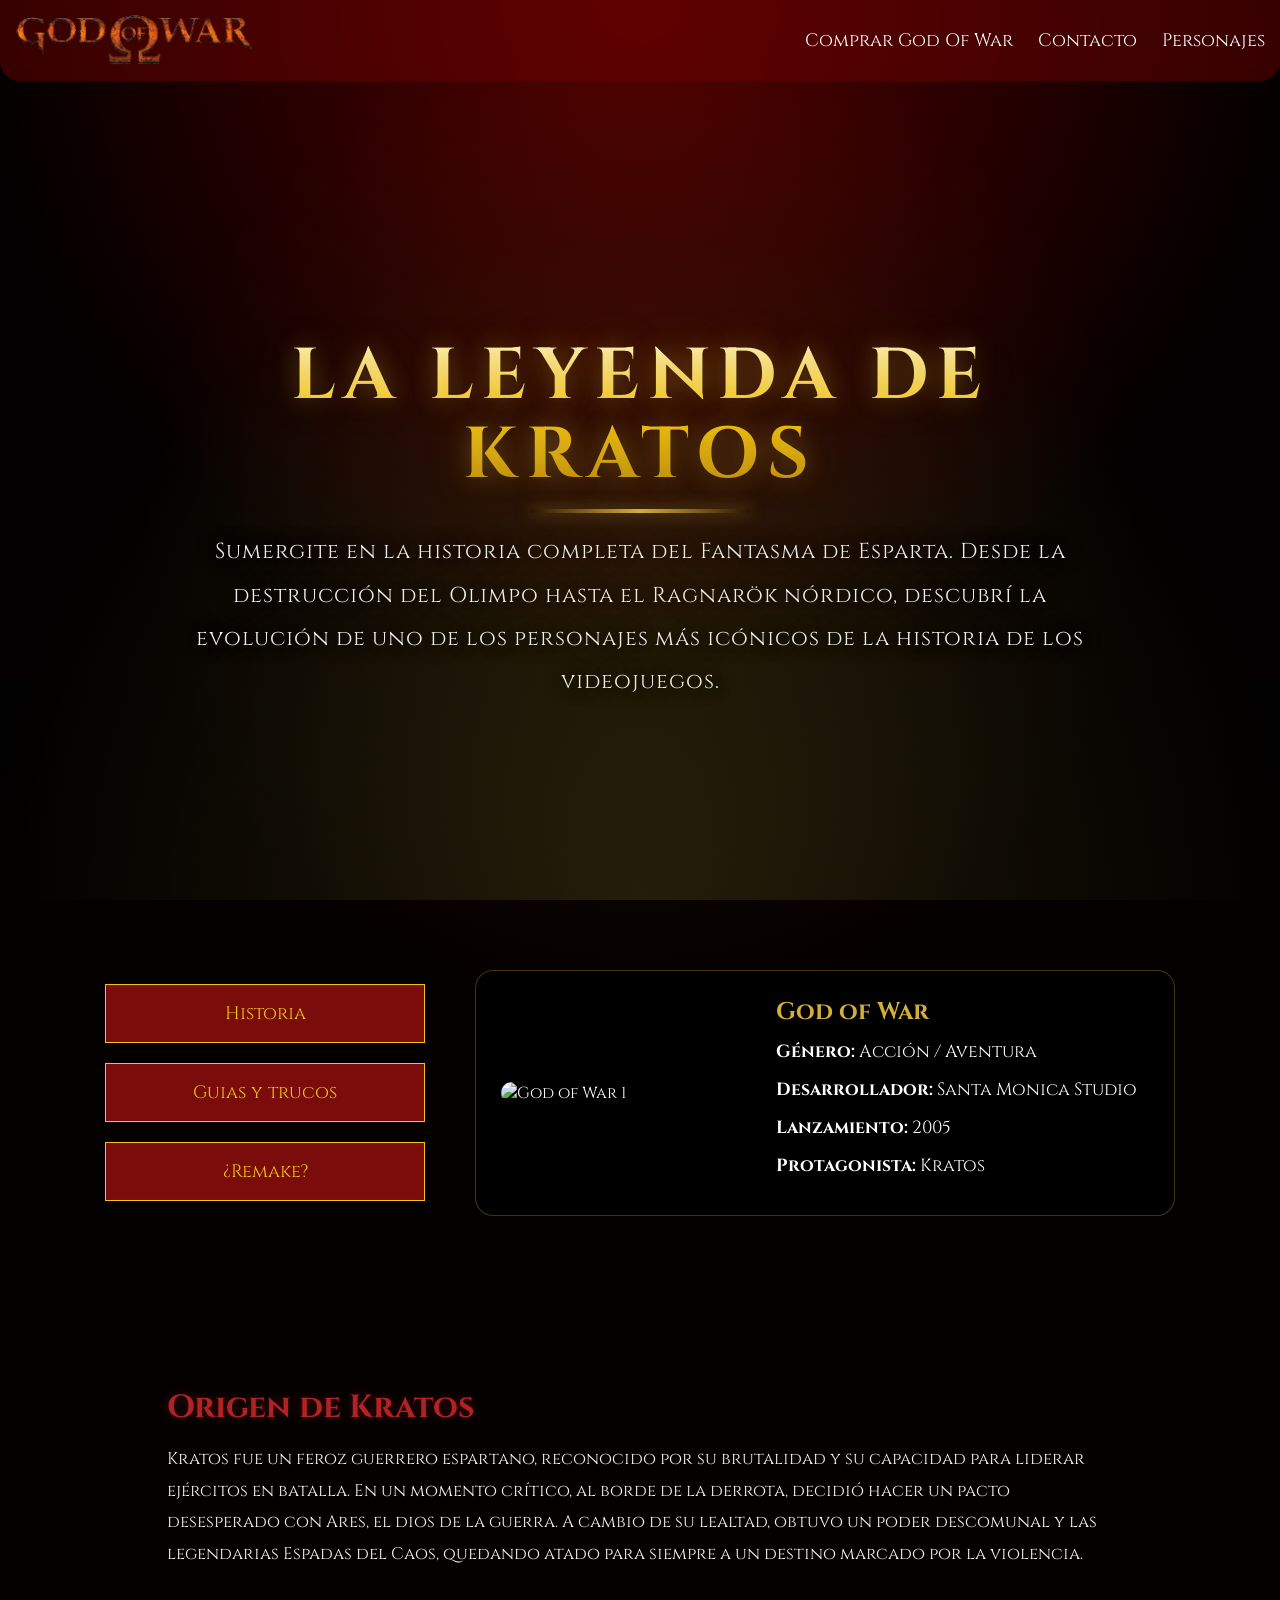
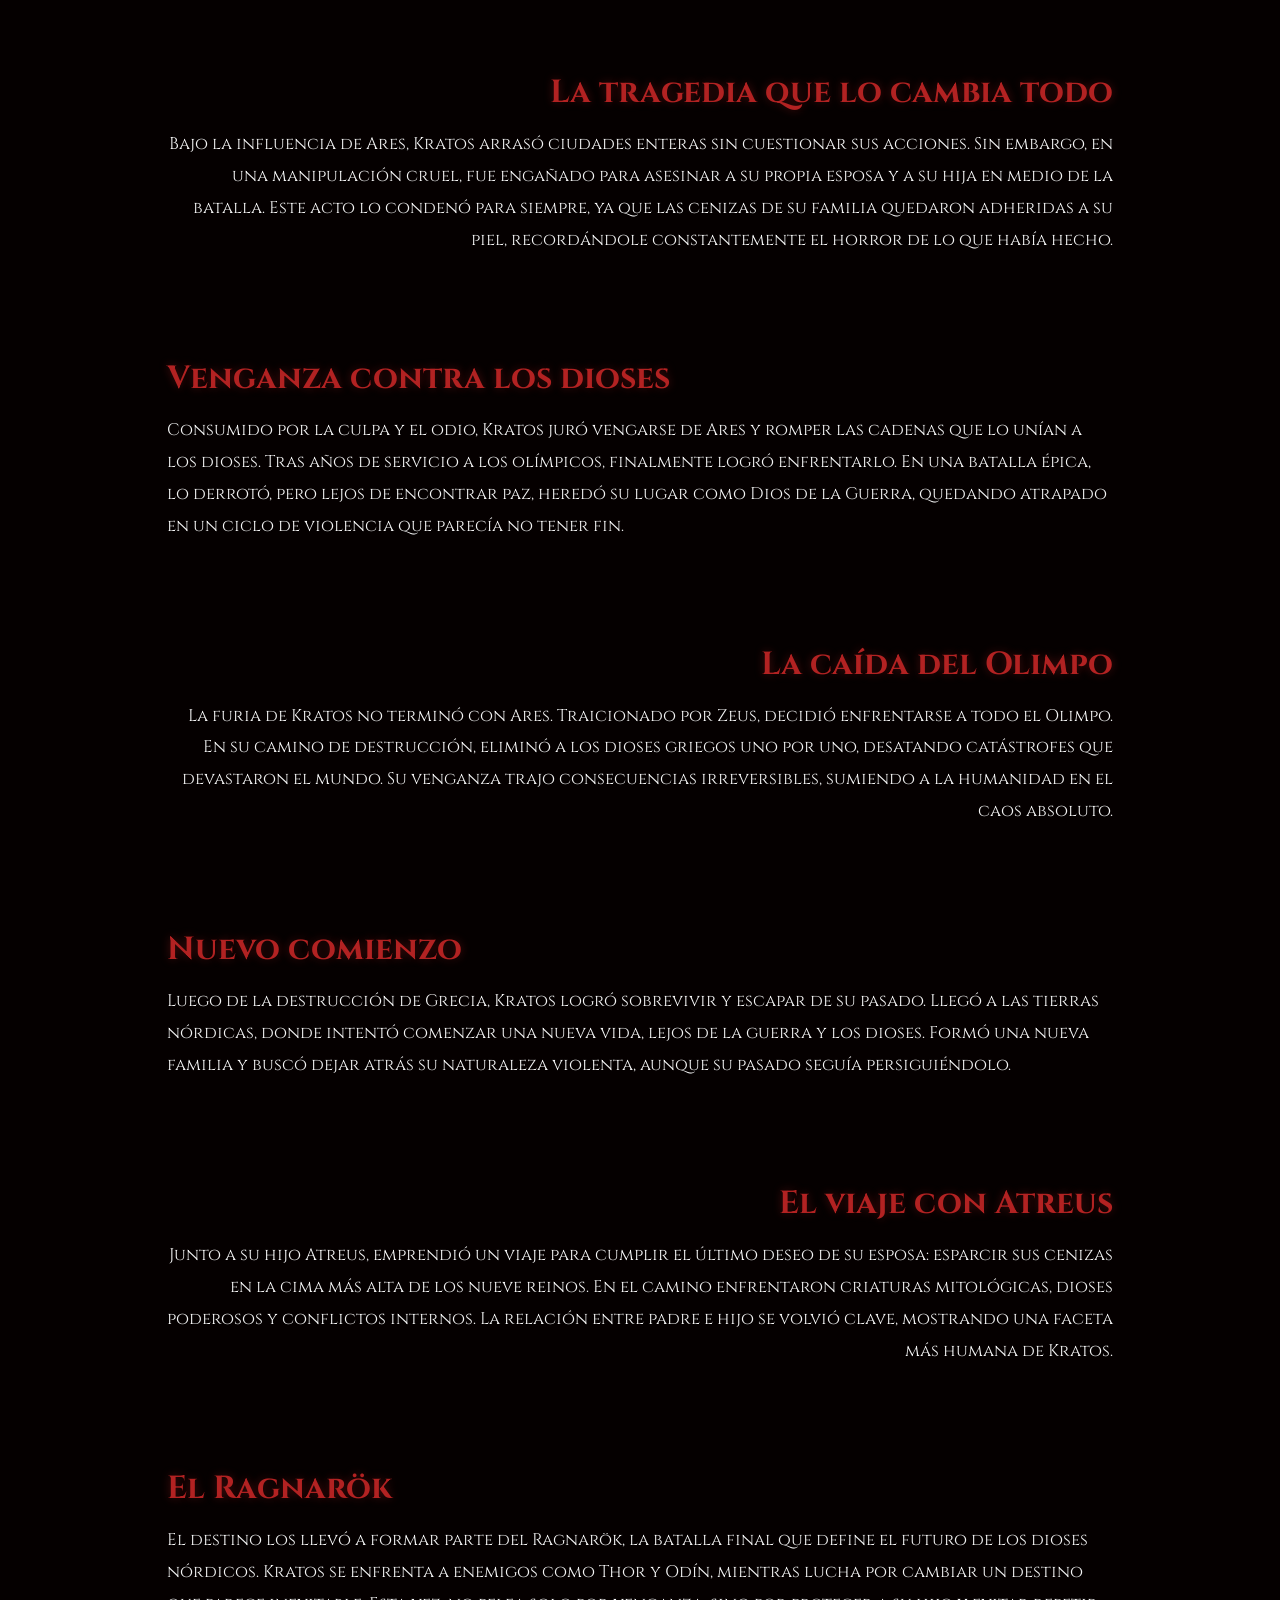
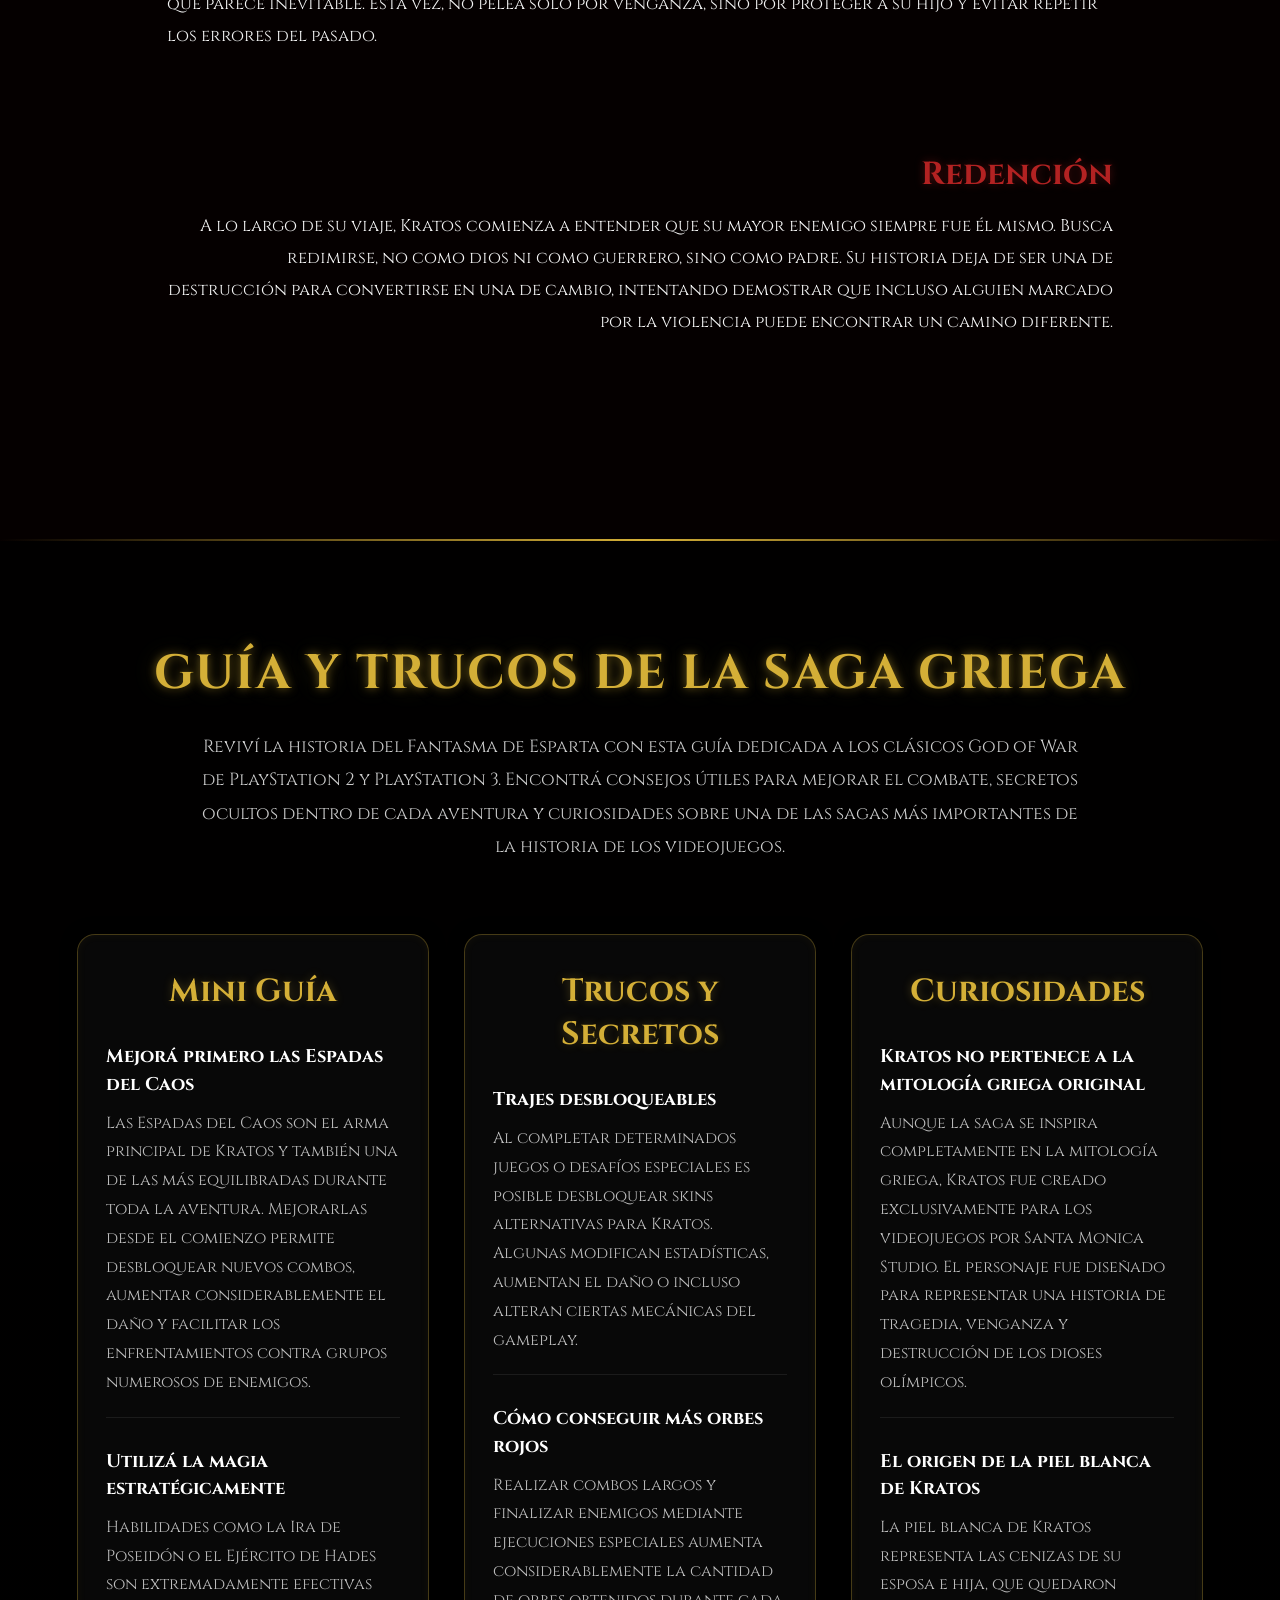
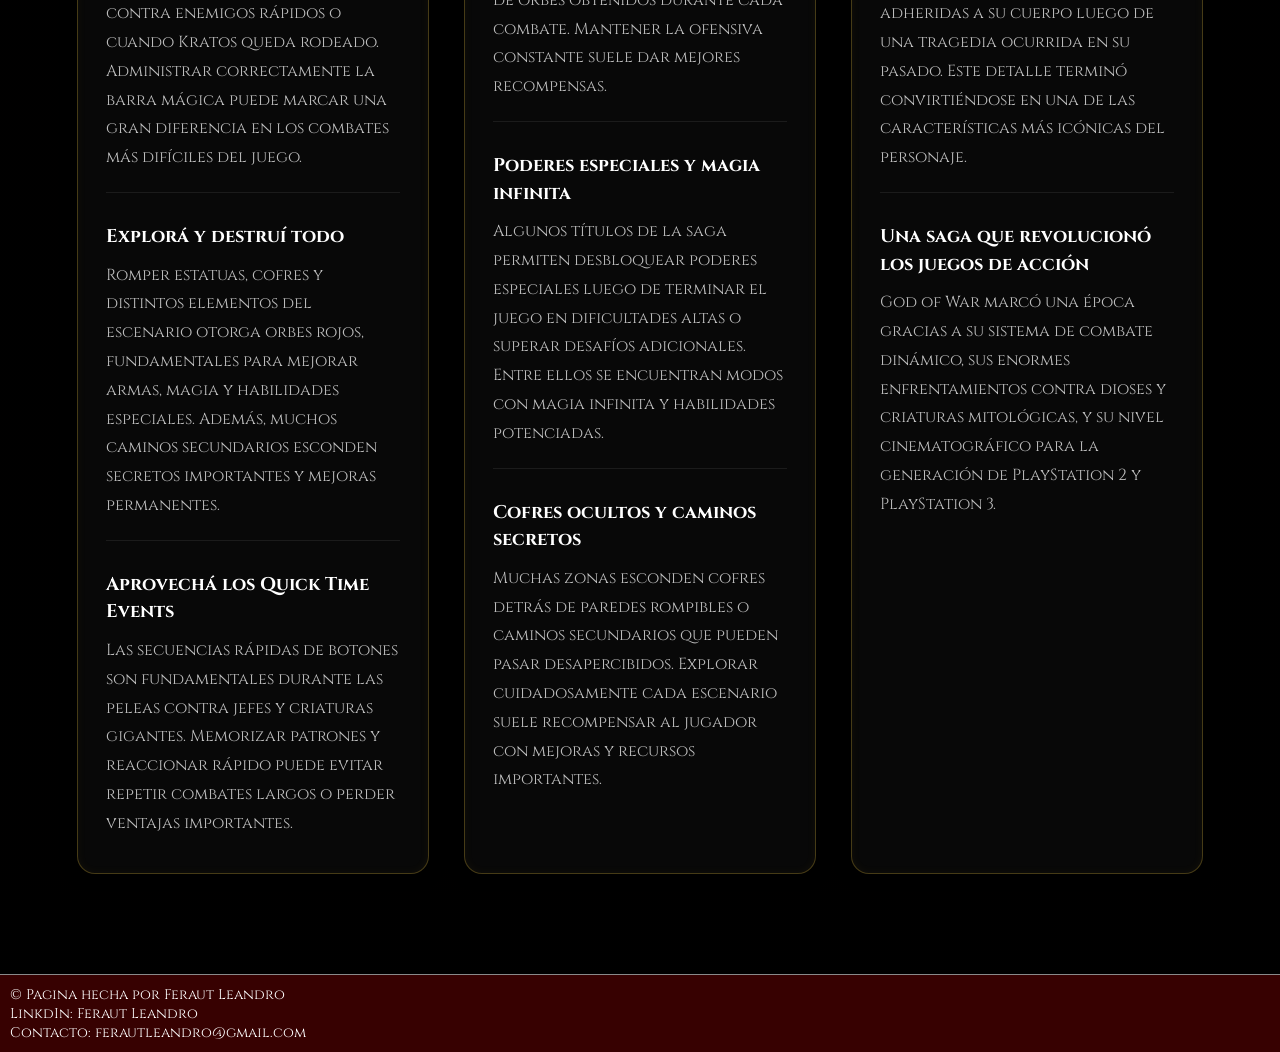
==== commit 66c6002f: "agregue el footer" ====
--- a/index.html
+++ b/index.html
@@ -128,7 +128,7 @@
             </div>
         </section>
         
-        <hr>
+        <hr id="hr-guia">
 
         <section id="guia-god-of-war">
             <div class="guia-container">
@@ -260,6 +260,12 @@
                 </div>
             </div>
         </section>
+        <hr id="hr-final">
+        <footer>
+            <p>&copy; Pagina hecha por Feraut Leandro</p>
+            <p>LinkdIn: <a href="https://www.linkedin.com/in/leandro-feraut-39699038b/" target="_blank" rel="noopener noreferrer">Feraut Leandro</a></p>
+            <p>Contacto: <a href="mailto:ferautleandro@gmail.com">ferautleandro@gmail.com</a></p>
+        </footer>
 
         <button id="topBtn">Volver ↑</button>
     </main>
--- a/styles/style.css
+++ b/styles/style.css
@@ -23,6 +23,49 @@
 
 html {
     scroll-behavior: smooth;
+}
+
+footer{
+    background-color: rgba(107, 2, 2, 0.5);
+    color: #ffffff;
+    font-size: 14px;
+    display: flex;
+    flex-direction: column;
+    padding: 10px;
+}
+footer a {
+    position: relative;
+    text-decoration: none;
+    color: #ffffff;
+    font-size: 14px;
+    transition: 0.3s;
+}
+
+footer a:hover {
+    color: #f1c40f;
+}
+
+footer a::after {
+    content: "";
+    position: absolute;
+    left: 50%;
+    bottom: 0px;
+    width: 0%;
+    height: 2px;
+    background: linear-gradient(to right, #f1c40f, #d4af37);
+    transform: translateX(-50%);
+    transition: 0.35s ease;
+    box-shadow: 0 0 10px rgba(241, 196, 15, 0.7);
+}
+
+footer a:hover::after {
+    width: 100%;
+}   
+
+#hr-final {
+    border: none;
+    height: 1px;
+    background-color: rgb(138, 138, 138);
 }
 
 .navbar {
@@ -348,9 +391,7 @@
 #guia-god-of-war {
     width: 100%;
     padding: 100px 6%;
-    background:
-        linear-gradient(rgba(0,0,0,0.88), rgba(0,0,0,0.95)),
-        url("img/greek_bg.jpg") center/cover no-repeat;
+    background: linear-gradient(rgba(0,0,0,0.88), rgba(0,0,0,0.95));
     color: #e6e6e6;
 }
 
@@ -451,7 +492,7 @@
     color: #bdbdbd;
 }
 
-hr {
+#hr-guia {
     border: none;
     height: 2px;
     background: linear-gradient(to right, transparent, #d4af37, transparent);
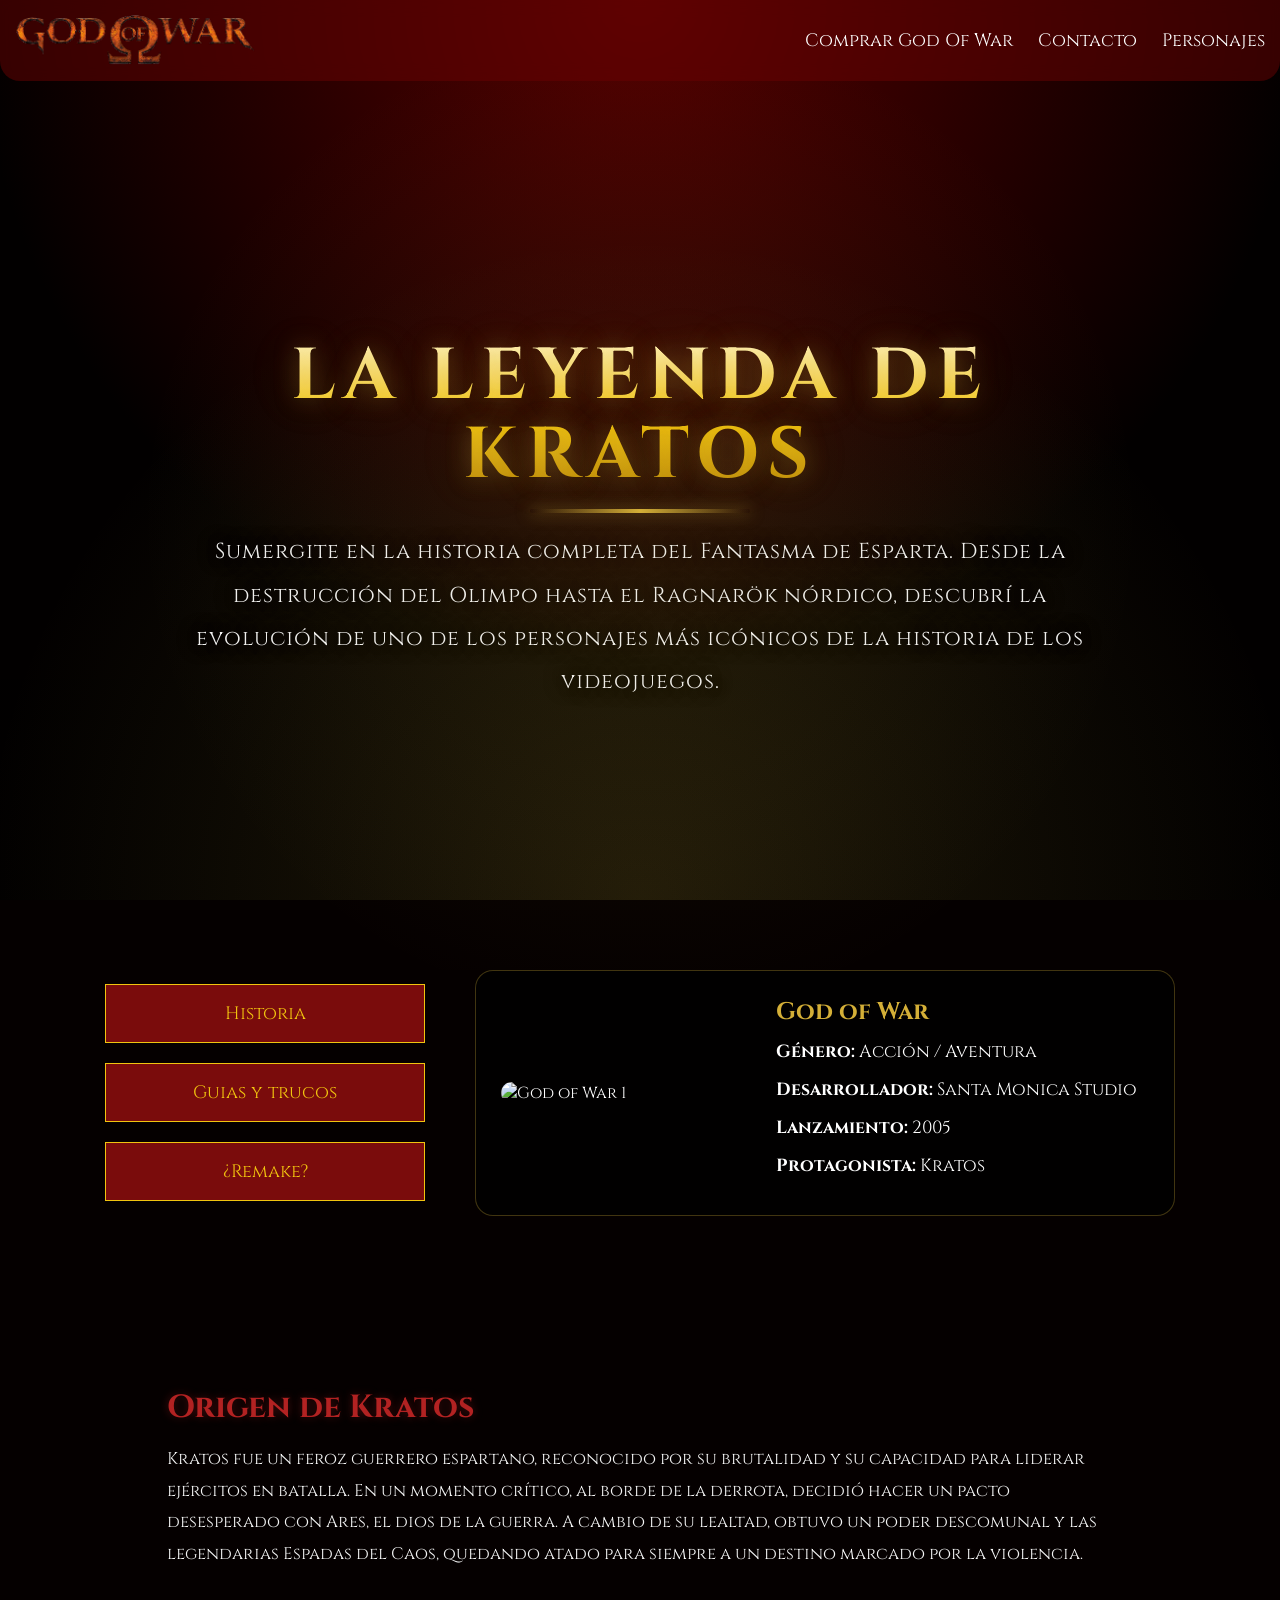
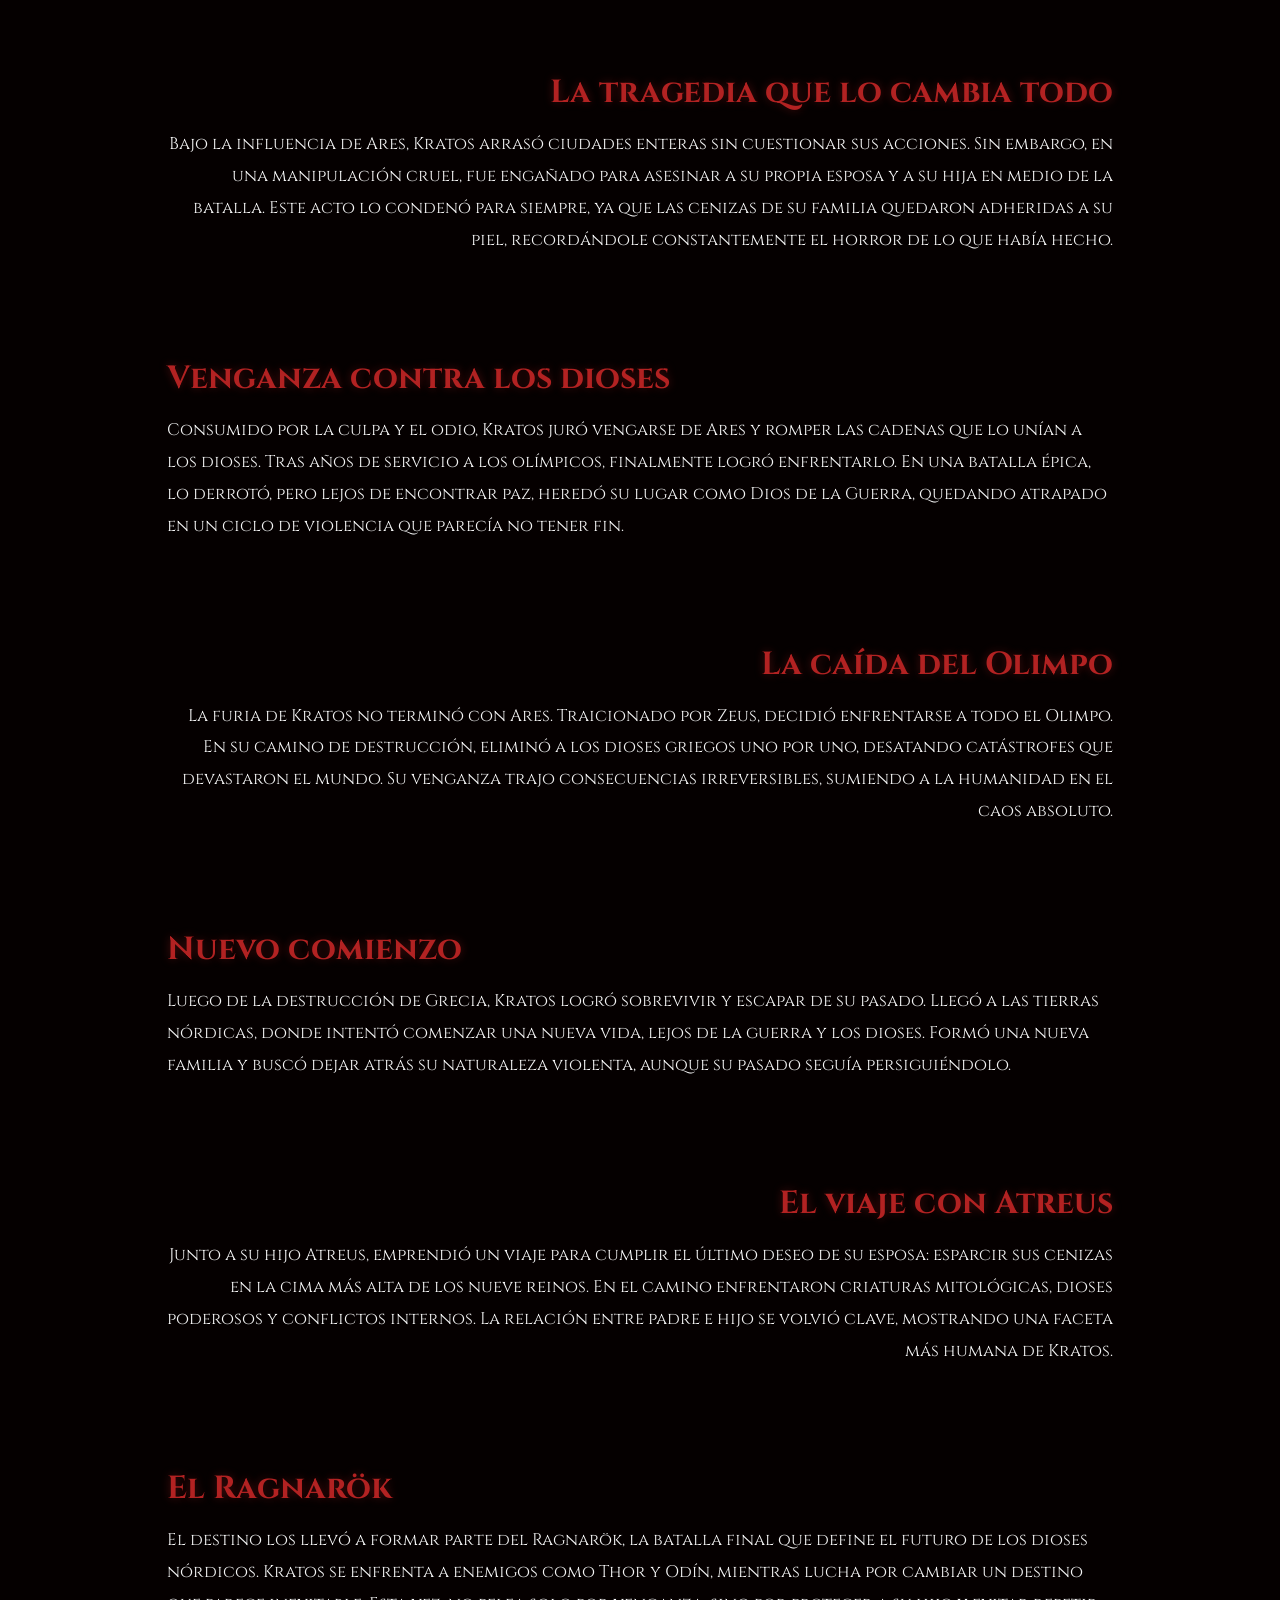
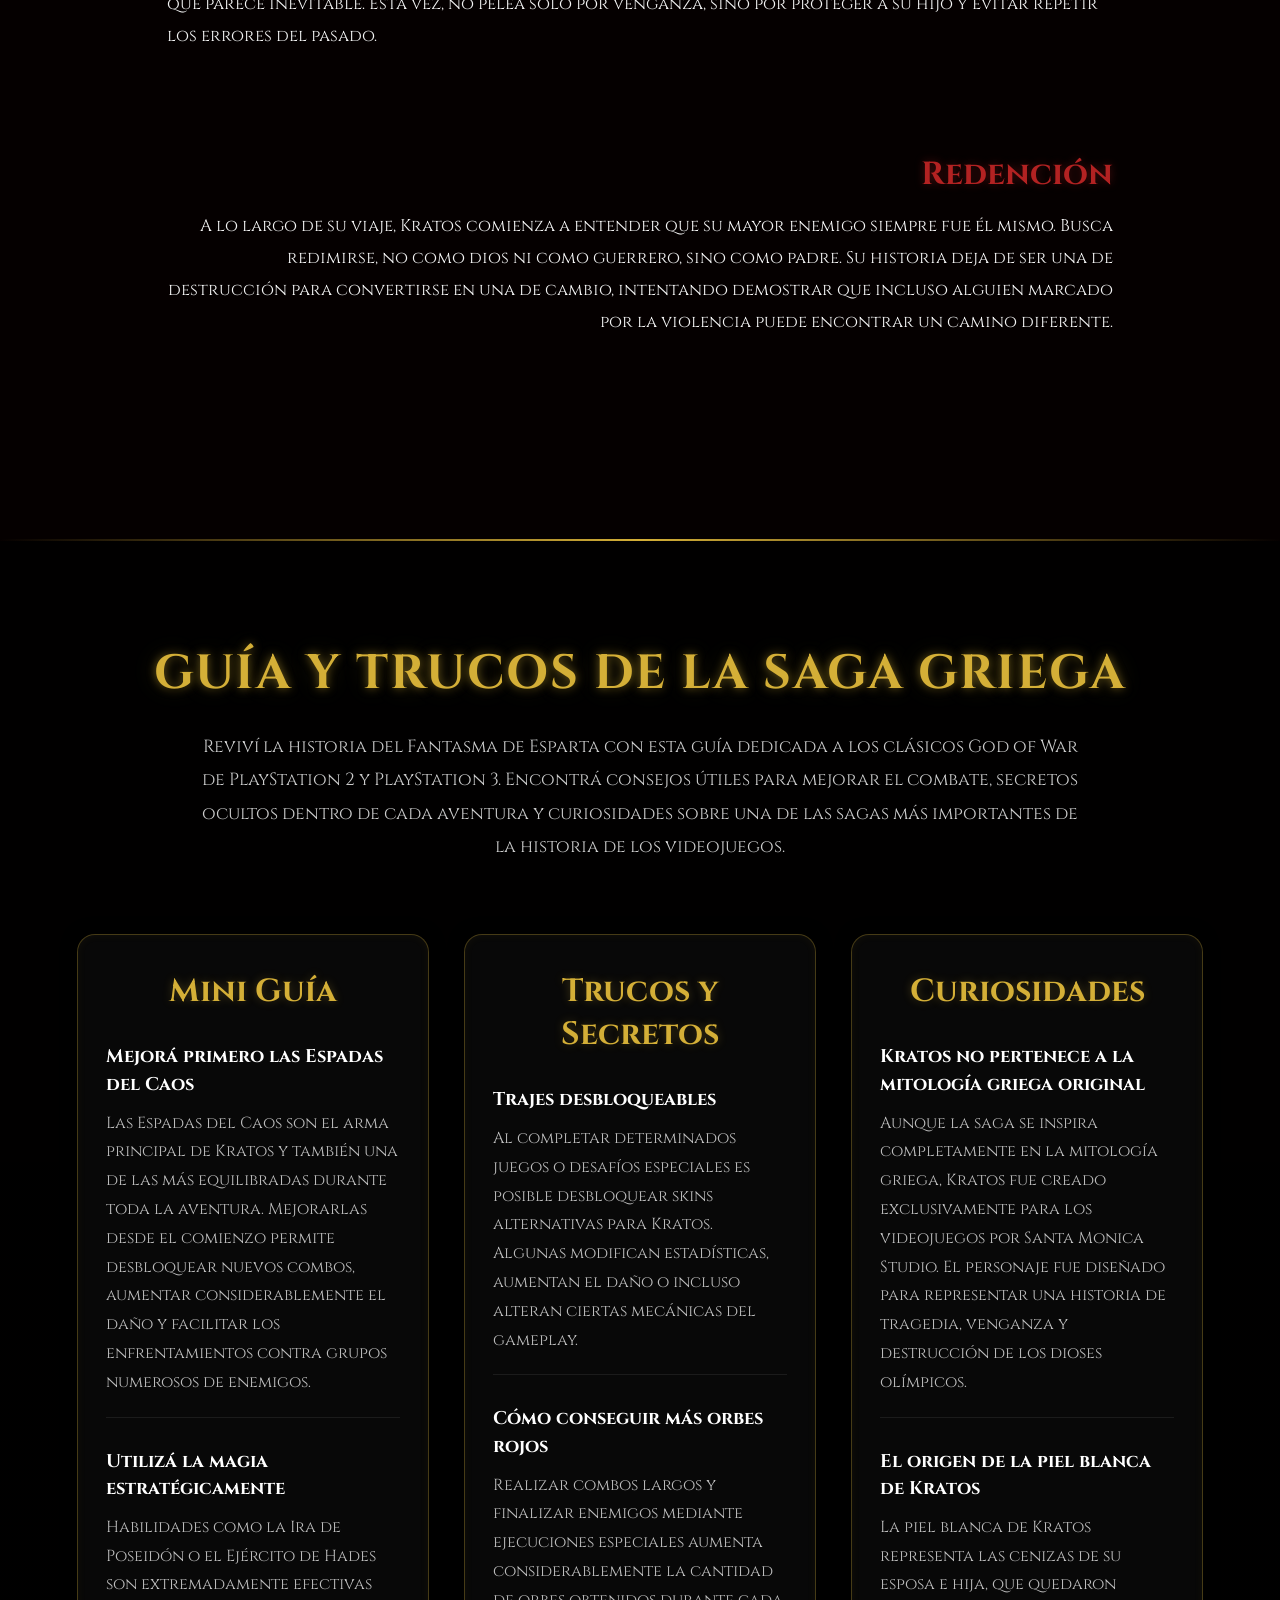
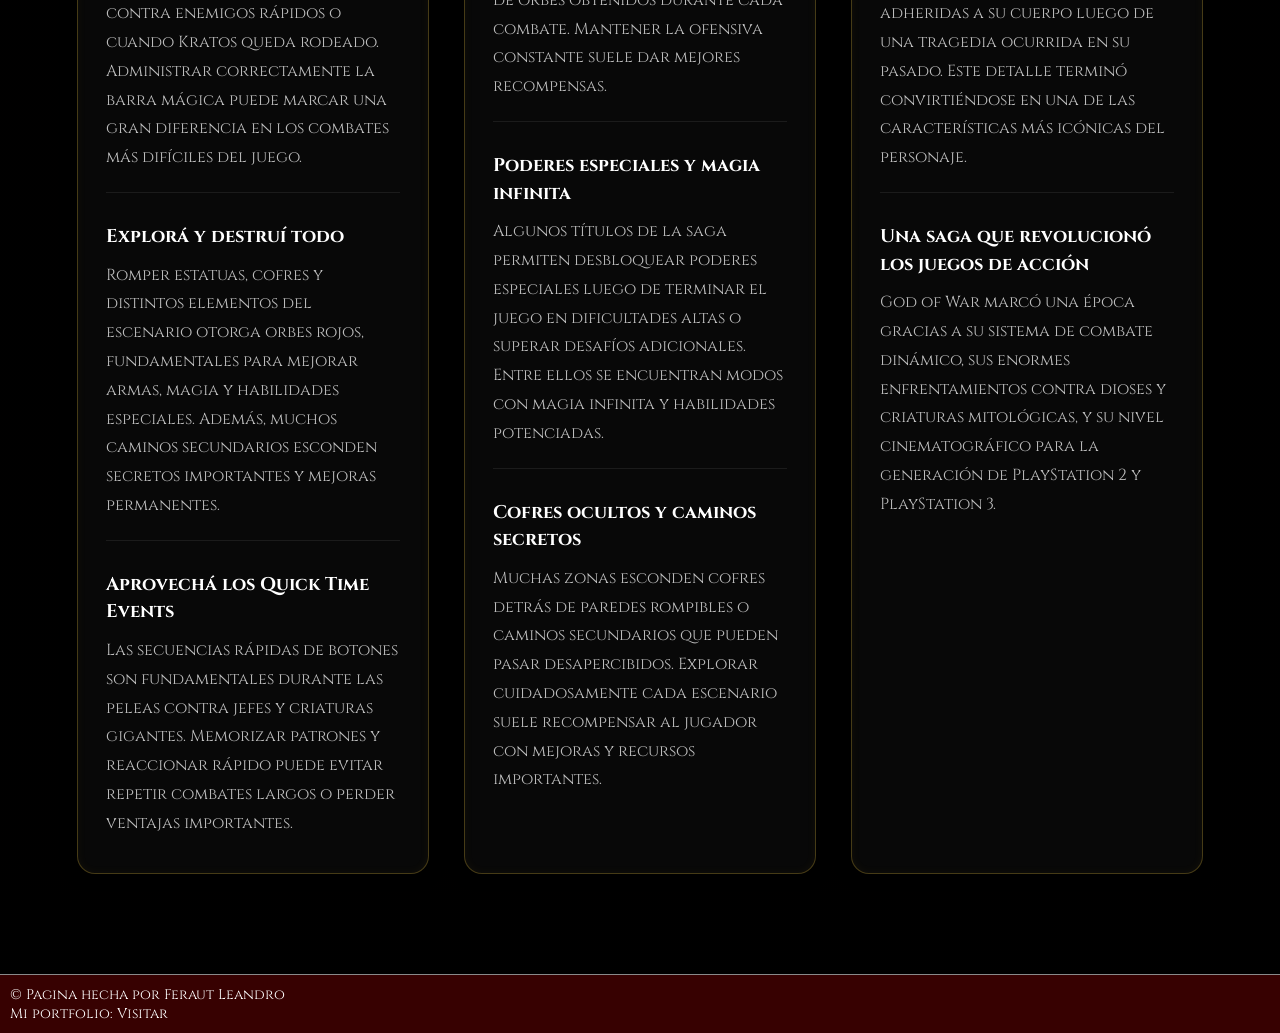
==== commit 89e64796: "arregle el footer del main, agregue lo que me pidio el profe del contact y arrgele el btn de hamb de" ====
--- a/index.html
+++ b/index.html
@@ -263,8 +263,7 @@
         <hr id="hr-final">
         <footer>
             <p>&copy; Pagina hecha por Feraut Leandro</p>
-            <p>LinkdIn: <a href="https://www.linkedin.com/in/leandro-feraut-39699038b/" target="_blank" rel="noopener noreferrer">Feraut Leandro</a></p>
-            <p>Contacto: <a href="mailto:ferautleandro@gmail.com">ferautleandro@gmail.com</a></p>
+            <p>Mi portfolio: <a href="https://lichaa-201x.github.io/portfolio" target="_blank">Visitar</a></p>
         </footer>
 
         <button id="topBtn">Volver ↑</button>
